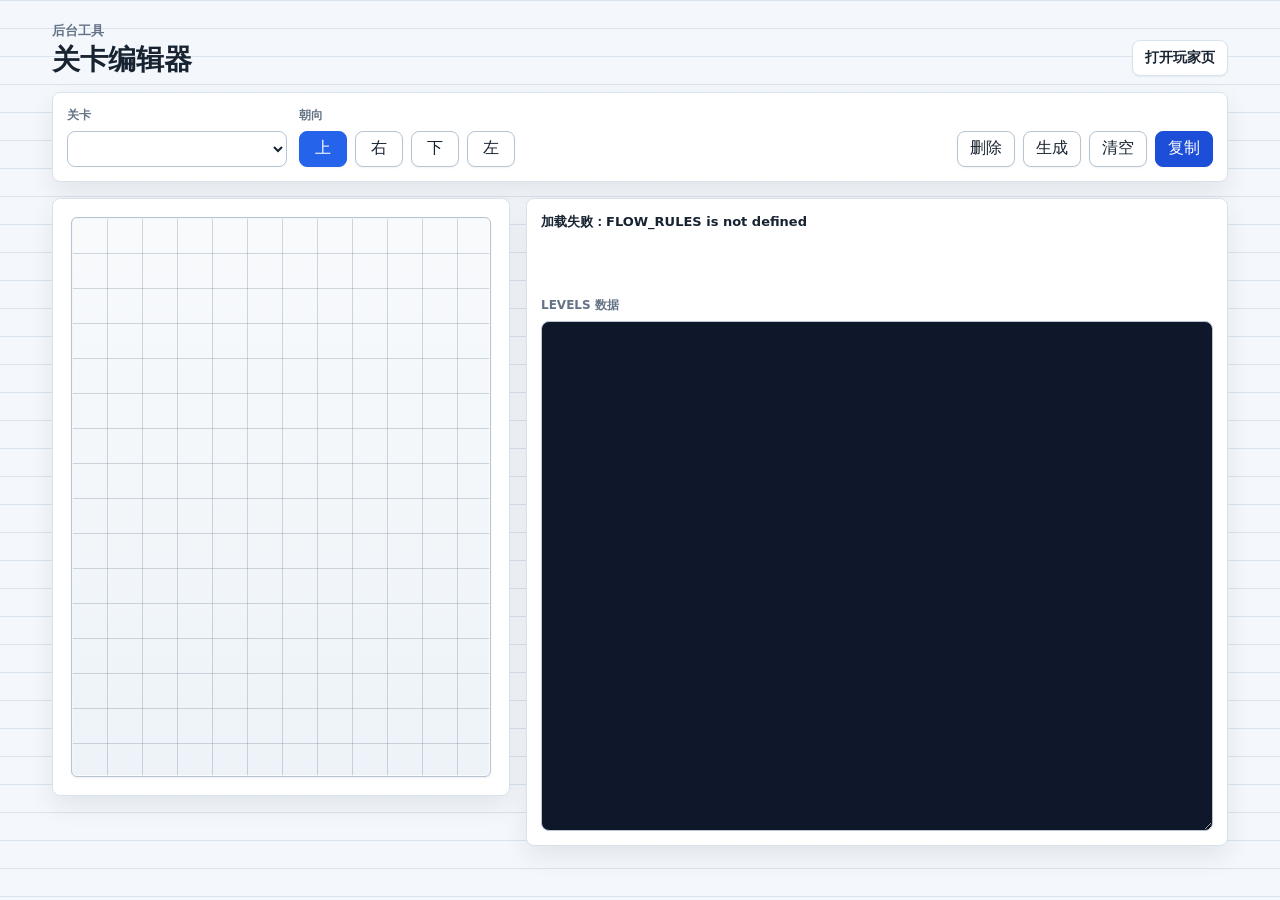
==== level-editor.html @ af60d163 "Initial game prototype" ====
<!doctype html>
<html lang="zh-CN">
  <head>
    <meta charset="UTF-8" />
    <meta name="viewport" content="width=device-width, initial-scale=1.0" />
    <title>小猪出栏 - 关卡后台编辑器</title>
    <link rel="stylesheet" href="./styles.css?v=game-clean-1" />
    <link rel="stylesheet" href="./level-editor.css?v=1" />
  </head>
  <body class="level-editor-page">
    <main class="level-editor-shell">
      <header class="level-editor-header">
        <div>
          <p class="level-editor-kicker">后台工具</p>
          <h1>关卡编辑器</h1>
        </div>
        <a class="level-editor-link" href="./index.html">打开玩家页</a>
      </header>

      <section class="level-editor-topbar" aria-label="编辑器工具栏">
        <label class="editor-field">
          <span>关卡</span>
          <select id="editorLevelSelect" aria-label="选择关卡"></select>
        </label>
        <div class="editor-tool-group">
          <span>朝向</span>
          <div class="editor-dir-row" id="editorDirRow" aria-label="放置方向">
            <button class="editor-chip is-selected" type="button" data-dir="up">上</button>
            <button class="editor-chip" type="button" data-dir="right">右</button>
            <button class="editor-chip" type="button" data-dir="down">下</button>
            <button class="editor-chip" type="button" data-dir="left">左</button>
          </div>
        </div>
        <div class="editor-actions" aria-label="编辑操作">
          <button class="editor-chip" id="editorErase" type="button">删除</button>
          <button class="editor-chip" id="editorGenerate" type="button">生成</button>
          <button class="editor-chip" id="editorClear" type="button">清空</button>
          <button class="editor-chip editor-chip-primary" id="editorCopy" type="button">复制</button>
        </div>
      </section>

      <section class="level-editor-main">
        <div class="editor-board-wrap">
          <div class="pasture editor-board" id="editorBoard" aria-label="关卡棋盘"></div>
        </div>
        <aside class="level-editor-side">
          <div class="editor-status" id="editorStatus">加载中</div>
          <label class="editor-output-field">
            <span>LEVELS 数据</span>
            <textarea class="editor-output level-editor-output" id="editorOutput" readonly spellcheck="false"></textarea>
          </label>
        </aside>
      </section>
    </main>

    <script src="./level-editor.js?v=2"></script>
  </body>
</html>
---- styles.css ----
:root {
  --board-cols: 12;
  --board-rows: 19;
  --cell: min(calc((100vw - 118px) / 12), calc((100dvh - 318px) / 19), 22.8px);
  --pig-scale-x: 1.32;
  --pig-scale-y: 2.28;
  --pasture-radius: calc(var(--cell) * 2);
  --path-width: calc(var(--cell) * 1.5);
  --path-height: calc(var(--cell) * 2.15);
  --grass-a: #97de59;
  --grass-b: #55bb49;
  --grass-c: #78cf53;
  --grass-texture: url("./assets/grass-texture.png");
  --soil-frame: url("./assets/soil-path-gate-12x19.png");
  --farm-house: url("./assets/farm-house-alpha.png");
  --bush: url("./assets/bush-alpha.png");
  --tree-top: url("./assets/tree-top-alpha.png");
  --fence: url("./assets/fence-alpha.png");
  --flower-rocks: url("./assets/flower-rocks-alpha.png");
  --button-bg: url("./assets/button-bg.png");
  --grass-texture-opacity: 0.1;
  --grid-opacity: 0.15;
  --grid-soft: rgba(247, 255, 220, var(--grid-opacity));
  --soil-a: #ecd18c;
  --soil-b: #cf9852;
  --soil-texture-opacity: 0.16;
  --soil-speck: rgba(127, 82, 35, var(--soil-texture-opacity));
  --edge-shadow: rgba(70, 48, 25, 0.18);
  --object-shadow: rgba(72, 53, 29, 0.18);
  --farm-wood: #a86934;
  --farm-wood-dark: #74502d;
  --button-cream: #fff4a6;
  --button-yellow: #f6bf43;
  --button-green: #76c94b;
  --button-edge: #b7782b;
  --button-press: #8f551f;
  --shell-pad-x: 16px;
  --shadow-soft: rgba(82, 53, 26, 0.2);
  --pig-ground-shadow: rgba(62, 61, 32, 0.26);
  --pig-sprite-glow: rgba(255, 223, 210, 0.32);
  --ink: #573b23;
  --cream: #fff8d8;
}

* {
  box-sizing: border-box;
}

html,
body {
  height: 100%;
}

body {
  margin: 0;
  min-height: 100%;
  overflow: hidden;
  color: var(--ink);
  font-family:
    ui-rounded, "PingFang SC", "Hiragino Sans GB", "Microsoft YaHei", system-ui,
    sans-serif;
}

/* 全局田园背景 */
body {
  background:
    linear-gradient(rgba(76, 158, 68, 0.58), rgba(76, 158, 68, 0.58)),
    var(--grass-texture),
    radial-gradient(ellipse at 18% 10%, rgba(176, 221, 104, 0.34), transparent 42%),
    radial-gradient(ellipse at 82% 86%, rgba(54, 123, 55, 0.18), transparent 46%),
    linear-gradient(145deg, #6ec15b, #89cf67 44%, #61b956 100%);
  background-size:
    100% 100%,
    180px 180px,
    100% 100%,
    100% 100%,
    100% 100%;
  background-blend-mode: color, multiply, normal, normal, normal;
}

body::before,
body::after {
  position: fixed;
  content: "";
  z-index: 0;
  pointer-events: none;
}

body::before {
  inset: 0;
  background:
    radial-gradient(ellipse at 12% 18%, rgba(255, 236, 144, 0.18) 0 0.7%, transparent 0.95%),
    radial-gradient(ellipse at 88% 23%, rgba(111, 80, 44, 0.14) 0 0.7%, transparent 0.96%),
    radial-gradient(ellipse at 24% 78%, rgba(255, 236, 144, 0.14) 0 0.72%, transparent 1%),
    radial-gradient(ellipse at 74% 86%, rgba(64, 117, 52, 0.2), transparent 30%),
    radial-gradient(ellipse at 18% 4%, rgba(171, 221, 109, 0.22), transparent 36%);
  opacity: 0.9;
}

body::after {
  inset: 0;
  background:
    repeating-linear-gradient(83deg, rgba(255, 255, 214, 0.055) 0 1px, transparent 2px 22px),
    repeating-linear-gradient(18deg, rgba(43, 116, 45, 0.045) 0 2px, transparent 3px 28px);
  opacity: 0.62;
}

.game-shell {
  position: relative;
  z-index: 1;
  display: grid;
  grid-template-rows: auto minmax(0, 1fr) auto;
  row-gap: 4px;
  width: min(100vw, 560px);
  height: 100dvh;
  margin: 0 auto;
  padding: max(12px, env(safe-area-inset-top)) var(--shell-pad-x) max(14px, env(safe-area-inset-bottom));
  overflow: hidden;
}

.game-shell::before,
.game-shell::after {
  position: absolute;
  content: "";
  z-index: 0;
  pointer-events: none;
}

.game-shell::before {
  left: 18px;
  right: 18px;
  bottom: 92px;
  height: 30px;
  border-radius: 50%;
  background: rgba(48, 104, 48, 0.14);
  filter: blur(16px);
}

.game-shell::after {
  inset: 0;
  background: radial-gradient(ellipse at 50% 52%, transparent 0 58%, rgba(43, 111, 49, 0.16) 100%);
}

.farm-decor {
  position: absolute;
  z-index: 1;
  background-repeat: no-repeat;
  background-position: center;
  background-size: contain;
  filter:
    drop-shadow(4px 6px 5px var(--object-shadow))
    saturate(0.92)
    brightness(0.96);
  pointer-events: none;
}

/* 开始页面 */
.start-screen {
  position: absolute;
  inset: 0;
  z-index: 35;
  display: grid;
  place-items: center;
  padding: 28px;
}

body:not(.is-starting) .start-screen {
  display: none;
}

body.is-starting .hud,
body.is-starting .pasture-wrap,
body.is-starting .tool-row {
  visibility: hidden;
  pointer-events: none;
}

.start-card {
  position: relative;
  width: min(360px, 88vw);
  padding: 28px 22px 24px;
  border: 4px solid rgba(113, 74, 31, 0.44);
  border-radius: 28px;
  color: #704313;
  text-align: center;
  background:
    radial-gradient(circle at 50% 0%, rgba(255, 255, 255, 0.82) 0 18%, transparent 19%),
    linear-gradient(180deg, #fff7c5, #ffd564 66%, #f0b446);
  box-shadow:
    inset 0 0 0 6px rgba(255, 255, 255, 0.28),
    0 18px 42px rgba(63, 45, 24, 0.28);
}

.start-card::before {
  display: block;
  width: 76px;
  height: 52px;
  margin: 0 auto 4px;
  content: "";
  border-radius: 46% 46% 52% 52%;
  background:
    radial-gradient(circle at 34% 28%, rgba(255, 255, 255, 0.78) 0 12%, transparent 13%),
    linear-gradient(145deg, #ffc4d0, #f0839a);
  box-shadow:
    inset -7px -7px 0 rgba(196, 82, 100, 0.16),
    0 6px 0 rgba(116, 77, 40, 0.12);
}

.start-badge {
  display: inline-flex;
  align-items: center;
  justify-content: center;
  min-width: 96px;
  height: 28px;
  padding: 0 14px;
  border: 2px solid rgba(111, 76, 30, 0.28);
  border-radius: 999px;
  background: rgba(255, 250, 210, 0.76);
  font-size: 14px;
  font-weight: 950;
}

.start-card h1 {
  margin: 8px 0 6px;
  color: #7e4714;
  font-size: 42px;
  line-height: 1;
  font-weight: 950;
  letter-spacing: 0;
  text-shadow:
    0 2px 0 #fff0a3,
    0 5px 0 rgba(143, 85, 24, 0.18);
}

.start-copy {
  margin: 0 auto 18px;
  max-width: 250px;
  color: #81521f;
  font-size: 15px;
  line-height: 1.5;
  font-weight: 800;
}

.start-stats {
  display: grid;
  grid-template-columns: 1fr 1fr;
  gap: 10px;
  margin-bottom: 18px;
}

.start-stats div {
  display: grid;
  grid-template-rows: 20px 34px;
  align-items: center;
  justify-items: center;
  min-width: 0;
  min-height: 78px;
  padding: 12px 8px 10px;
  border: 2px solid rgba(119, 79, 28, 0.2);
  border-radius: 16px;
  background: rgba(255, 255, 230, 0.58);
  box-shadow: inset 0 1px 0 rgba(255, 255, 255, 0.36);
}

.start-stat-label,
.start-stat-unit {
  display: block;
  color: #916027;
  font-size: 12px;
  font-weight: 900;
  line-height: 1;
}

.start-stat-value {
  display: inline-flex;
  align-items: baseline;
  justify-content: center;
  gap: 2px;
  color: #744413;
  font-size: 24px;
  line-height: 1;
  font-weight: 950;
}

.start-stat-unit {
  display: inline;
  color: #744413;
  font-size: 18px;
}

.start-button {
  width: min(250px, 100%);
  height: 58px;
  border: 3px solid rgba(101, 73, 25, 0.38);
  border-radius: 20px;
  color: #2f6e18;
  background:
    linear-gradient(180deg, rgba(255, 255, 255, 0.58), transparent 44%),
    linear-gradient(180deg, #fff8a8, #aade55);
  box-shadow:
    inset 0 0 0 4px rgba(255, 255, 255, 0.3),
    0 7px 0 rgba(88, 126, 33, 0.35),
    0 16px 24px rgba(74, 49, 22, 0.18);
  font-size: 22px;
  font-weight: 950;
  cursor: pointer;
}

.start-button:active {
  transform: translateY(2px);
  box-shadow:
    inset 0 0 0 4px rgba(255, 255, 255, 0.3),
    0 4px 0 rgba(88, 126, 33, 0.35),
    0 10px 18px rgba(74, 49, 22, 0.16);
}

.decor-fence {
  top: 122px;
  left: 50%;
  width: min(252px, 64vw);
  height: 52px;
  background-image: var(--fence);
  opacity: 0.72;
  transform: translateX(-50%);
}

.decor-house {
  display: none;
  top: 72px;
  right: -56px;
  z-index: 3;
  width: 168px;
  height: 168px;
  background-image: var(--farm-house);
  background-position: center bottom;
  filter:
    drop-shadow(5px 8px 7px rgba(72, 53, 29, 0.22))
    saturate(0.98)
    brightness(0.98);
}

.decor-house::before {
  position: absolute;
  left: 34%;
  bottom: 16%;
  width: 76px;
  height: 34px;
  border-radius: 50%;
  content: "";
  background:
    radial-gradient(circle at 25% 46%, rgba(255, 238, 174, 0.48) 0 7%, transparent 8%),
    radial-gradient(circle at 75% 58%, rgba(125, 83, 39, 0.2) 0 6%, transparent 7%),
    linear-gradient(180deg, rgba(236, 203, 130, 0.72), rgba(209, 151, 77, 0.64));
  box-shadow: inset 0 1px 0 rgba(255, 245, 198, 0.42);
  transform: rotate(-8deg);
  z-index: -1;
}

.decor-tree-left {
  top: 142px;
  left: -18px;
  width: 78px;
  height: 78px;
  background-image: var(--tree-top);
  opacity: 0.9;
}

.decor-tree-bottom {
  left: 12px;
  bottom: 98px;
  width: 84px;
  height: 84px;
  background-image: var(--tree-top);
  opacity: 0.88;
}

.decor-tree-top-right {
  top: 178px;
  right: -28px;
  width: 76px;
  height: 76px;
  background-image: var(--tree-top);
  opacity: 0.82;
  transform: rotate(12deg);
}

.decor-bush-left {
  left: -12px;
  bottom: 238px;
  width: 68px;
  height: 68px;
  background-image: var(--bush);
  opacity: 0.88;
}

.decor-bush-right {
  right: 16px;
  bottom: 132px;
  width: 74px;
  height: 74px;
  background-image: var(--bush);
  opacity: 0.84;
  transform: rotate(-10deg);
}

.decor-bush-top-left {
  top: 96px;
  left: 16px;
  width: 58px;
  height: 58px;
  background-image: var(--bush);
  opacity: 0.72;
  transform: rotate(18deg);
}

.decor-bush-mid-right {
  right: -16px;
  top: 44%;
  width: 62px;
  height: 62px;
  background-image: var(--bush);
  opacity: 0.78;
  transform: rotate(8deg);
}

.decor-flower-left {
  left: 34px;
  bottom: 200px;
  width: 72px;
  height: 52px;
  background-image: var(--flower-rocks);
  opacity: 0.94;
  transform: rotate(-8deg);
}

.decor-flower-right {
  right: 20px;
  bottom: 222px;
  width: 74px;
  height: 54px;
  background-image: var(--flower-rocks);
  opacity: 0.92;
  transform: rotate(10deg);
}

.decor-flower-top {
  top: 152px;
  right: 54px;
  width: 70px;
  height: 50px;
  background-image: var(--flower-rocks);
  opacity: 0.9;
  transform: rotate(-12deg);
}

.decor-flower-bottom {
  left: 50%;
  bottom: 116px;
  width: 78px;
  height: 54px;
  background-image: var(--flower-rocks);
  opacity: 0.9;
  transform: translateX(-50%) rotate(5deg);
}

.decor-flower-mid-left {
  left: -2px;
  top: 48%;
  width: 58px;
  height: 42px;
  background-image: var(--flower-rocks);
  opacity: 0.76;
  transform: rotate(16deg);
}

.hud,
.pasture-wrap,
.tool-row,
.toast {
  position: relative;
  z-index: 2;
}

/* HUD */
.hud {
  display: grid;
  grid-template-columns: 52px minmax(0, 1fr) 66px;
  grid-template-rows: 42px;
  align-items: center;
  gap: 10px;
  min-height: 52px;
}

.icon-button,
.status-pill,
.level-select,
.score-pill,
.total-stars-pill,
.combo-pill {
  border: 2px solid rgba(111, 75, 35, 0.36);
  box-shadow:
    inset 0 2px 0 rgba(255, 255, 255, 0.62),
    inset 0 -4px 0 rgba(112, 72, 34, 0.12),
    0 6px 0 rgba(103, 68, 32, 0.14),
    0 12px 22px rgba(75, 55, 30, 0.13);
}

.icon-button {
  display: grid;
  place-items: center;
  grid-column: 1 / 2;
  grid-row: 1 / 2;
  width: 48px;
  height: 42px;
  border-radius: 15px;
  color: #7a4d1f;
  background:
    linear-gradient(180deg, rgba(255, 255, 255, 0.58), transparent 44%),
    linear-gradient(180deg, #fff7b5, #f7c15f);
  font-size: 31px;
  font-weight: 900;
  line-height: 1;
  cursor: pointer;
}

.status-pill,
.score-pill,
.total-stars-pill,
.combo-pill {
  display: flex;
  align-items: center;
  justify-content: center;
  min-width: 96px;
  height: 36px;
  padding: 0 14px;
  border-radius: 999px;
  background:
    linear-gradient(180deg, rgba(255, 255, 255, 0.2), transparent 48%),
    linear-gradient(180deg, #7bc950, #4ca83f);
  color: white;
  text-shadow: 0 2px 0 rgba(43, 86, 32, 0.3);
  font-size: 18px;
  font-weight: 900;
}

.status-pill {
  grid-column: 3 / 4;
  grid-row: 1 / 2;
  min-width: 104px;
  display: none;
}

.level-select-wrap {
  grid-column: 2 / 3;
  grid-row: 1 / 2;
  position: relative;
  width: 128px;
  height: 38px;
  justify-self: center;
}

.level-select {
  width: 100%;
  height: 38px;
  padding: 0 26px 0 22px;
  border-radius: 999px;
  color: transparent;
  background:
    linear-gradient(180deg, rgba(255, 255, 255, 0.28), transparent 48%),
    linear-gradient(180deg, #78bd4f, #41973b);
  font: inherit;
  font-size: 17px;
  font-weight: 950;
  text-align: center;
  text-align-last: center;
  text-shadow: none;
  outline: none;
}

.level-select-label {
  position: absolute;
  inset: 0 26px 0 16px;
  display: grid;
  place-items: center;
  color: #fff9dd;
  font-size: 17px;
  font-weight: 950;
  line-height: 1;
  text-align: center;
  text-shadow: 0 2px 0 rgba(43, 86, 32, 0.28);
  pointer-events: none;
}

.level-select option {
  color: #2f2418;
  background: #fff7d6;
  font-weight: 800;
}

.score-pill {
  grid-column: 2 / 3;
  grid-row: 2 / 3;
  justify-self: end;
  min-width: 118px;
  height: 30px;
  font-size: 15px;
  padding: 0 10px;
  display: none;
}

.score-pill strong {
  margin-left: 5px;
}

.score-target {
  margin-left: 6px;
  font-size: 11px;
  white-space: nowrap;
  opacity: 0.95;
}

.total-stars-pill {
  grid-column: 3 / 4;
  grid-row: 1 / 2;
  justify-self: end;
  min-width: 58px;
  height: 34px;
  padding: 0 11px;
  font-size: 16px;
  background:
    linear-gradient(180deg, rgba(255, 255, 255, 0.24), transparent 48%),
    linear-gradient(180deg, #f2c24a, #d28a2a);
}

.total-stars-pill span {
  margin-right: 4px;
}

.grass-icon {
  width: 24px;
  height: 20px;
  margin-right: 8px;
  background:
    linear-gradient(68deg, transparent 40%, #246d22 41% 64%, transparent 65%),
    linear-gradient(110deg, transparent 38%, #2f882c 39% 63%, transparent 64%),
    linear-gradient(92deg, transparent 35%, #42a33a 36% 67%, transparent 68%);
}

.level-title {
  display: none;
  grid-column: 2 / 3;
  grid-row: 1 / 2;
  justify-self: center;
  color: #fff9dd;
  -webkit-text-stroke: 1px rgba(91, 60, 29, 0.45);
  font-size: 30px;
  font-weight: 950;
  text-shadow:
    0 3px 0 rgba(117, 79, 36, 0.28),
    0 7px 15px rgba(74, 51, 27, 0.2);
}

.combo-pill {
  grid-column: 1 / 3;
  grid-row: 2 / 3;
  justify-self: start;
  min-width: 118px;
  height: 30px;
  font-size: 15px;
  opacity: 0;
  transform: translateY(-4px);
  transition:
    opacity 180ms ease,
    transform 180ms ease;
}

.combo-pill.is-visible {
  opacity: 1;
  transform: translateY(0);
}

/* 草坪核心区 */
.pasture-wrap {
  position: relative;
  display: grid;
  place-items: center;
  min-height: 0;
  padding: 6px 0 2px;
}

.pasture-wrap::before,
.pasture-wrap::after {
  position: absolute;
  content: "";
  pointer-events: none;
}

.pasture-wrap::before {
  width: calc(var(--board-cols) * var(--cell) + var(--path-width) * 2);
  height: calc(var(--board-rows) * var(--cell) + var(--path-height) * 2);
  max-width: calc(100vw - 10px);
  border-radius: calc(var(--pasture-radius) + var(--path-height));
  background:
    var(--soil-frame);
  background-size:
    100% 100%;
  background-position: center;
  background-repeat: no-repeat;
  box-shadow:
    4px 8px 16px rgba(70, 48, 25, 0.13);
  transform: none;
}

.pasture-wrap::after {
  display: none;
}

.pasture-shadow {
  position: absolute;
  width: calc(var(--board-cols) * var(--cell) + 18px);
  height: calc(var(--board-rows) * var(--cell) + 18px);
  max-width: 100%;
  border-radius: calc(var(--pasture-radius) + 8px);
  background:
    radial-gradient(ellipse at 50% 54%, rgba(81, 54, 28, 0.14), rgba(81, 54, 28, 0.035) 68%, transparent 70%);
  transform: translate(3px, 7px) rotate(-0.2deg);
  filter: blur(1.8px);
  z-index: 1;
}

.pasture {
  position: relative;
  width: calc(var(--board-cols) * var(--cell));
  height: calc(var(--board-rows) * var(--cell));
  border-radius: var(--pasture-radius);
  background:
    linear-gradient(var(--grid-soft) 1px, transparent 1px),
    linear-gradient(90deg, var(--grid-soft) 1px, transparent 1px),
    linear-gradient(rgba(79, 184, 67, 0.78), rgba(79, 184, 67, 0.78)),
    var(--grass-texture),
    linear-gradient(180deg, rgba(174, 225, 95, 0.16), transparent 42%, rgba(39, 113, 42, 0.08)),
    linear-gradient(150deg, var(--grass-c), var(--grass-a) 36%, var(--grass-b));
  background-size:
    var(--cell) var(--cell),
    var(--cell) var(--cell),
    100% 100%,
    180px 180px,
    100% 100%,
    100% 100%;
  background-blend-mode: normal, normal, color, multiply, normal, normal;
  box-shadow:
    inset 0 0 0 2px rgba(255, 255, 226, 0.38),
    inset 0 8px 12px rgba(255, 255, 220, 0.16),
    inset 0 -10px 14px rgba(36, 102, 37, 0.16),
    0 0 0 calc(var(--cell) * 0.1) rgba(151, 214, 95, 0.32),
    0 0 calc(var(--cell) * 0.38) calc(var(--cell) * 0.08) rgba(102, 176, 74, 0.28),
    0 0 0 1px rgba(137, 207, 88, 0.42),
    0 2px 0 rgba(77, 155, 72, 0.45),
    3px 6px 14px rgba(70, 48, 25, 0.13);
  overflow: visible;
  z-index: 2;
}

.play-area {
  position: absolute;
  left: calc(var(--area-x) * var(--cell));
  top: calc(var(--area-y) * var(--cell));
  width: calc(var(--area-cols) * var(--cell));
  height: calc(var(--area-rows) * var(--cell));
  border-radius: calc(var(--pasture-radius) * 0.88);
  background: rgba(255, 255, 224, 0.045);
  box-shadow:
    inset 0 0 0 1px rgba(255, 255, 230, 0.09),
    inset 0 0 22px rgba(63, 145, 58, 0.08);
  pointer-events: none;
}

.combo-burst {
  position: absolute;
  left: calc(50% - var(--board-cols) * var(--cell) / 2 + var(--cell) * 0.74);
  top: calc(50% - var(--board-rows) * var(--cell) / 2 - var(--cell) * 0.66);
  z-index: 8;
  display: flex;
  align-items: center;
  justify-content: center;
  min-width: 44px;
  height: 30px;
  padding: 0 7px;
  color: #ffffff;
  background: transparent;
  box-shadow: none;
  font-family: ui-rounded, "Arial Rounded MT Bold", "PingFang SC", system-ui, sans-serif;
  font-weight: 1000;
  letter-spacing: 0;
  text-shadow:
    -1px -1px 0 #8c4a18,
    1px -1px 0 #8c4a18,
    -1px 1px 0 #8c4a18,
    1px 1px 0 #8c4a18,
    0 2px 0 rgba(112, 45, 16, 0.58);
  pointer-events: none;
  opacity: 0;
  transform: translate(-50%, -5px) scale(0.86);
  transition:
    opacity 130ms ease,
    transform 150ms ease;
}

.combo-burst.is-visible {
  opacity: 1;
  transform: translate(-50%, 0) scale(1);
}

.combo-burst.is-popping {
  animation: combo-pop 220ms cubic-bezier(0.16, 0.92, 0.24, 1.18);
}

.combo-burst strong {
  position: relative;
  z-index: 2;
  font-size: 21px;
  line-height: 1;
  transform: skew(-3deg);
  white-space: nowrap;
}

.combo-burst.is-warm strong {
  color: #ffd957;
  text-shadow:
    -1px -1px 0 #8f4d17,
    1px -1px 0 #8f4d17,
    -1px 1px 0 #8f4d17,
    1px 1px 0 #8f4d17,
    0 0 7px rgba(255, 224, 82, 0.68);
}

.combo-fire-ring {
  position: absolute;
  display: none;
  left: 50%;
  bottom: 0;
  z-index: 1;
  --flame-scale: 0.46;
  width: 34px;
  height: 34px;
  opacity: 0;
  border-radius: 48% 52% 44% 56%;
  background:
    radial-gradient(ellipse at 50% 78%, rgba(255, 71, 22, 0.78) 0 34%, transparent 35%),
    radial-gradient(ellipse at 35% 56%, rgba(255, 129, 34, 0.82) 0 24%, transparent 25%),
    radial-gradient(ellipse at 67% 54%, rgba(255, 93, 25, 0.78) 0 26%, transparent 27%),
    radial-gradient(ellipse at 50% 36%, rgba(255, 221, 73, 0.9) 0 22%, transparent 23%),
    radial-gradient(ellipse at 50% 70%, rgba(255, 247, 156, 0.88) 0 18%, transparent 19%);
  filter:
    blur(0.08px)
    drop-shadow(0 0 4px rgba(255, 93, 28, 0.4));
  transform: translate(-50%, 7px) scale(var(--flame-scale));
  transform-origin: 50% 82%;
}

.combo-burst.is-hot .combo-fire-ring {
  opacity: 0.72;
  animation: combo-flame 520ms ease-in-out infinite;
}

.combo-burst.is-blazing .combo-fire-ring {
  --flame-scale: 0.62;
  width: 42px;
  height: 43px;
  opacity: 0.9;
  filter:
    blur(0.12px)
    drop-shadow(0 0 5px rgba(255, 218, 78, 0.54))
    drop-shadow(0 0 9px rgba(255, 70, 25, 0.42));
  transform: translate(-50%, 8px) scale(var(--flame-scale));
}

.combo-burst.is-blazing strong {
  color: #ffdd57;
  font-size: 22px;
  text-shadow:
    -1px -1px 0 #873b12,
    1px -1px 0 #873b12,
    -1px 1px 0 #873b12,
    1px 1px 0 #873b12,
    0 0 8px rgba(255, 242, 141, 0.74),
    0 0 12px rgba(255, 93, 26, 0.42);
}

.combo-burst.is-inferno {
  animation: combo-shiver 180ms ease-in-out infinite;
}

.combo-burst.is-inferno.is-popping {
  animation: combo-pop 220ms cubic-bezier(0.16, 0.92, 0.24, 1.18);
}

.combo-burst.is-inferno .combo-fire-ring {
  --flame-scale: 0.78;
  width: 48px;
  height: 50px;
  opacity: 1;
}

.combo-burst.is-breaking {
  min-width: 78px;
  color: #fff7d6;
  transform: translate(-50%, 0) scale(0.94);
}

.combo-burst.is-breaking strong {
  font-size: 15px;
  transform: none;
  text-shadow:
    -1px -1px 0 rgba(116, 67, 24, 0.86),
    1px -1px 0 rgba(116, 67, 24, 0.86),
    -1px 1px 0 rgba(116, 67, 24, 0.86),
    1px 1px 0 rgba(116, 67, 24, 0.86),
    0 2px 5px rgba(111, 72, 30, 0.22);
}

/* 小猪视觉 */
.pig {
  position: absolute;
  left: calc(var(--x) * var(--cell));
  top: calc(var(--y) * var(--cell));
  width: calc(var(--cell) * var(--pig-scale-x));
  height: calc(var(--cell) * var(--pig-scale-y));
  border: 0;
  padding: 0;
  background: transparent;
  cursor: pointer;
  transform:
    translate(
      calc(-50% + var(--run-x, 0px)),
      calc(-50% + var(--run-y, 0px))
    );
  transform-origin: 50% 50%;
  transition:
    transform var(--move-ms, 115ms) linear,
    opacity 420ms ease;
  z-index: var(--z);
  touch-action: manipulation;
}

.pig[aria-label="小猪朝右"],
.pig[aria-label="小猪朝左"] {
  width: calc(var(--cell) * 2.4);
  height: calc(var(--cell) * 1.26);
  transform:
    translate(
      calc(-50% + var(--run-x, 0px)),
      calc(-50% + var(--run-y, 0px) + var(--cell) * -0.13)
    );
}

.pig::before {
  position: absolute;
  left: 50%;
  bottom: 8%;
  width: 90%;
  height: 20%;
  content: "";
  border-radius: 50%;
  background: var(--pig-ground-shadow);
  filter: blur(2.5px);
  opacity: 0.78;
  transform: translate(-38%, 42%);
  pointer-events: none;
}

.pig[aria-label="小猪朝右"]::before,
.pig[aria-label="小猪朝左"]::before {
  bottom: 4%;
  width: 84%;
  height: 22%;
  opacity: 0.66;
  transform: translate(-45%, 48%);
}

.pig-shape {
  position: relative;
  display: block;
  width: 100%;
  height: 100%;
  background-image: url("./assets/pig-up.png");
  background-repeat: no-repeat;
  background-position: center;
  background-size: contain;
  filter:
    drop-shadow(1px 1px 0 var(--pig-sprite-glow))
    drop-shadow(3px 5px 4px rgba(90, 61, 36, 0.13));
  transform: rotate(var(--sprite-rot, 0deg)) scaleX(var(--sprite-scale-x, 1));
  transform-origin: 50% 50%;
}

.pig[aria-label="小猪朝上"] .pig-shape {
  background-image: url("./assets/pig-up.png");
}

.pig[aria-label="小猪朝下"] .pig-shape {
  background-image: url("./assets/pig-down.png");
}

.pig[aria-label="小猪朝右"] .pig-shape,
.pig[aria-label="小猪朝左"] .pig-shape {
  left: 0;
  top: 0;
  width: 100%;
  height: 100%;
  background-image: url("./assets/pig-side.png");
}

.pig[aria-label="小猪朝左"] .pig-shape {
  --sprite-scale-x: -1;
}

.pig-shape > span {
  display: none;
}

.pig:focus-visible {
  outline: 3px solid #fff8b5;
  outline-offset: 3px;
  border-radius: 50%;
}

.pig-body {
  position: absolute;
  left: 13%;
  top: 21%;
  width: 74%;
  height: 68%;
  border-radius: 46% 46% 52% 52%;
  background:
    radial-gradient(circle at 30% 20%, rgba(255, 255, 255, 0.82) 0 13%, transparent 14%),
    radial-gradient(circle at 66% 74%, rgba(203, 75, 100, 0.2) 0 18%, transparent 19%),
    linear-gradient(150deg, #ffd2dc, #f58ea3 72%, #db647d);
  box-shadow:
    inset -5px -10px 0 rgba(177, 58, 83, 0.18),
    inset 3px 4px 0 rgba(255, 255, 255, 0.18),
    0 5px 0 rgba(105, 83, 42, 0.11);
}

.pig-head {
  position: absolute;
  left: 16%;
  top: 1%;
  width: 68%;
  height: 38%;
  border-radius: 48% 48% 43% 43%;
  background:
    radial-gradient(circle at 45% 14%, rgba(255, 255, 255, 0.7) 0 13%, transparent 14%),
    linear-gradient(160deg, #ffc9d4, #ff9fb4);
  box-shadow:
    inset -4px -6px 0 rgba(196, 69, 92, 0.17),
    inset 2px 3px 0 rgba(255, 255, 255, 0.14),
    0 2px 0 rgba(124, 70, 51, 0.06);
}

.pig-ear {
  position: absolute;
  top: 2%;
  width: 24%;
  height: 17%;
  border-radius: 18% 74% 24% 72%;
  background: linear-gradient(145deg, #f47791, #d94c6d);
  box-shadow:
    inset -2px -2px 0 rgba(120, 41, 62, 0.2),
    inset 1px 1px 0 rgba(255, 255, 255, 0.22);
}

.pig-ear.left {
  left: 9%;
  transform: rotate(-22deg);
}

.pig-ear.right {
  right: 9%;
  transform: scaleX(-1) rotate(-22deg);
}

.pig-eye {
  position: absolute;
  top: 19%;
  width: 8%;
  height: 6%;
  border-radius: 50%;
  background: #3a2428;
  box-shadow: 0 0 0 2px rgba(255, 255, 255, 0.72);
}

.pig-eye.left {
  left: 35%;
}

.pig-eye.right {
  right: 35%;
}

.pig-snout {
  position: absolute;
  left: 29%;
  top: 26%;
  width: 42%;
  height: 15%;
  border-radius: 48%;
  background: linear-gradient(180deg, #ff9eb0, #ee7890);
  box-shadow:
    inset 0 -2px 0 rgba(119, 39, 58, 0.16),
    0 1px 0 rgba(255, 255, 255, 0.42);
}

.pig-snout::before,
.pig-snout::after {
  position: absolute;
  top: 40%;
  width: 18%;
  height: 22%;
  border-radius: 50%;
  content: "";
  background: #8c4d58;
}

.pig-snout::before {
  left: 24%;
}

.pig-snout::after {
  right: 24%;
}

.pig-tail {
  position: absolute;
  left: 42%;
  bottom: 3%;
  width: 18%;
  height: 9%;
  border: 3px solid #e98296;
  border-left-color: transparent;
  border-radius: 50%;
  filter: drop-shadow(0 1px 0 rgba(105, 52, 63, 0.16));
}

.pig-leg {
  position: absolute;
  width: 18%;
  height: 9%;
  border-radius: 50%;
  background: linear-gradient(180deg, #d96b80, #b94c63);
  box-shadow: inset 0 -1px 0 rgba(94, 41, 50, 0.22);
}

.pig-leg.front-left {
  left: 17%;
  top: 37%;
}

.pig-leg.front-right {
  right: 17%;
  top: 37%;
}

.pig-leg.back-left {
  left: 18%;
  bottom: 15%;
}

.pig-leg.back-right {
  right: 18%;
  bottom: 15%;
}

.pig.is-leaving {
  pointer-events: none;
}

.pig.is-running .pig-shape {
  animation: run-bob 150ms ease-in-out infinite;
}

.pig.is-crashing {
  pointer-events: none;
  transition:
    transform var(--move-ms, 115ms) linear,
    opacity 420ms ease;
}

.pig.is-stunned .pig-shape {
  animation: stunned-wobble 560ms ease;
}

.pig.is-stunned .pig-shape::after {
  position: absolute;
  left: 50%;
  top: -12%;
  width: calc(var(--cell) * 0.42);
  height: calc(var(--cell) * 0.42);
  content: "";
  border-radius: 50%;
  background:
    radial-gradient(circle at 50% 12%, var(--stun-color) 0 10%, transparent 11%),
    radial-gradient(circle at 86% 48%, var(--stun-color) 0 10%, transparent 11%),
    radial-gradient(circle at 50% 86%, var(--stun-color) 0 10%, transparent 11%),
    radial-gradient(circle at 14% 48%, var(--stun-color) 0 10%, transparent 11%);
  transform: translateX(-50%);
  animation: stunned-stars 620ms linear;
}

.pig.is-removed {
  pointer-events: none;
  opacity: 0;
  transform: translate(-50%, -50%) scale(0.3);
}

.pig.is-blocked {
  animation: blocked 300ms ease;
}

.pasture.is-targeting .pig {
  filter:
    drop-shadow(0 0 6px #fff6a6)
    drop-shadow(0 4px 0 rgba(81, 56, 20, 0.14));
}

/* 特效 */
@keyframes blocked {
  0%,
  100% {
    transform: translate(-50%, -50%);
  }
  25% {
    transform: translate(calc(-50% - 5px), -50%);
  }
  75% {
    transform: translate(calc(-50% + 5px), -50%);
  }
}

@keyframes stunned-wobble {
  0%,
  100% {
    transform: rotate(var(--sprite-rot, 0deg)) scaleX(var(--sprite-scale-x, 1));
  }
  25% {
    transform: rotate(calc(var(--sprite-rot, 0deg) - 7deg)) scaleX(var(--sprite-scale-x, 1));
  }
  55% {
    transform: rotate(calc(var(--sprite-rot, 0deg) + 6deg)) scaleX(var(--sprite-scale-x, 1));
  }
}

@keyframes run-bob {
  0%,
  100% {
    transform: rotate(var(--sprite-rot, 0deg)) scaleX(var(--sprite-scale-x, 1)) translateY(0) scaleY(1);
  }
  50% {
    transform: rotate(var(--sprite-rot, 0deg)) scaleX(var(--sprite-scale-x, 1)) translateY(calc(var(--cell) * -0.06)) scaleY(0.97);
  }
}

@keyframes stunned-stars {
  to {
    transform: translateX(-50%) rotate(360deg);
  }
}

@keyframes combo-pop {
  0% {
    transform: translate(-50%, 4px) scale(0.9);
  }
  58% {
    transform: translate(-50%, -2px) scale(1.26);
  }
  100% {
    transform: translate(-50%, 0) scale(1);
  }
}

@keyframes combo-flame {
  0% {
    border-radius: 48% 52% 44% 56%;
    transform: translate(-50%, 9px) scale(var(--flame-scale)) skewX(-2deg);
  }
  50% {
    border-radius: 56% 44% 52% 48%;
    transform: translate(-50%, 4px) scale(calc(var(--flame-scale) * 1.12)) skewX(3deg);
  }
  100% {
    border-radius: 48% 52% 44% 56%;
    transform: translate(-50%, 9px) scale(var(--flame-scale)) skewX(-2deg);
  }
}

@keyframes combo-shiver {
  0%,
  100% {
    transform: translate(-50%, 0) scale(1);
  }
  45% {
    transform: translate(calc(-50% - 1px), -1px) scale(1.03);
  }
  70% {
    transform: translate(calc(-50% + 1px), 0) scale(1);
  }
}

.effect-trail,
.effect-burst,
.effect-stars {
  position: absolute;
  left: calc(var(--x) * var(--cell));
  top: calc(var(--y) * var(--cell));
  pointer-events: none;
}

.effect-trail {
  width: calc(var(--cell) * var(--dust-scale, 0.45));
  height: calc(var(--cell) * var(--dust-scale, 0.45));
  border-radius: 50%;
  background:
    radial-gradient(circle at 38% 45%, var(--trail-color) 0 42%, transparent 43%),
    radial-gradient(circle at 68% 55%, var(--trail-color) 0 31%, transparent 32%);
  box-shadow:
    calc(var(--cell) * -0.18) calc(var(--cell) * 0.06) 0 rgba(241, 218, 178, 0.42),
    calc(var(--cell) * 0.16) calc(var(--cell) * -0.04) 0 rgba(241, 218, 178, 0.34);
  transform: translate(-50%, -50%) scale(0.55);
  animation: trail-dust 620ms ease-out forwards;
}

.effect-burst {
  width: calc(var(--cell) * 0.82);
  height: calc(var(--cell) * 0.82);
  border-radius: 50%;
  background:
    radial-gradient(circle, var(--burst-color) 0 22%, transparent 23%),
    radial-gradient(circle at 12% 40%, var(--burst-color) 0 10%, transparent 11%),
    radial-gradient(circle at 84% 36%, var(--burst-color) 0 11%, transparent 12%),
    radial-gradient(circle at 50% 92%, var(--burst-color) 0 9%, transparent 10%);
  transform: translate(-50%, -50%) scale(0.45);
  animation: burst-pop 540ms ease forwards;
}

.effect-stars {
  width: calc(var(--cell) * 0.8);
  height: calc(var(--cell) * 0.8);
  transform: translate(-50%, -50%);
  animation: stars-float 760ms ease forwards;
}

.effect-stars::before,
.effect-stars::after {
  position: absolute;
  inset: 0;
  content: "";
  background:
    radial-gradient(circle at 50% 7%, var(--stun-color) 0 8%, transparent 9%),
    radial-gradient(circle at 92% 50%, var(--stun-color) 0 8%, transparent 9%),
    radial-gradient(circle at 50% 92%, var(--stun-color) 0 8%, transparent 9%),
    radial-gradient(circle at 8% 50%, var(--stun-color) 0 8%, transparent 9%);
}

.effect-stars::after {
  transform: rotate(45deg);
  opacity: 0.82;
}

@keyframes trail-dust {
  to {
    opacity: 0;
    transform: translate(-50%, calc(-50% - var(--cell) * 0.16)) scale(1.7);
  }
}

@keyframes burst-pop {
  to {
    opacity: 0;
    transform: translate(-50%, -50%) scale(1.65);
  }
}

@keyframes stars-float {
  to {
    opacity: 0;
    transform: translate(-50%, calc(-50% - var(--cell) * 0.55)) rotate(240deg);
  }
}

/* 底部道具按钮 */
.tool-row {
  display: flex;
  align-items: center;
  justify-content: center;
  gap: 12px;
  min-height: 82px;
  padding: 12px 4px 2px;
}

.tool-card {
  display: grid;
  grid-template-columns: 32px auto;
  align-items: center;
  justify-content: center;
  column-gap: 9px;
  flex: 1 1 0;
  min-width: 0;
  max-width: 150px;
  height: 64px;
  padding: 8px 12px 10px;
  border: 2px solid rgba(132, 82, 31, 0.5);
  border-radius: 18px;
  color: #704011;
  background:
    radial-gradient(ellipse at 50% 13%, rgba(255, 255, 255, 0.7), transparent 36%),
    linear-gradient(180deg, rgba(255, 255, 255, 0.46), transparent 42%),
    linear-gradient(180deg, var(--button-cream), var(--button-yellow));
  box-shadow:
    inset 0 0 0 4px rgba(255, 255, 255, 0.26),
    inset 0 -8px 0 rgba(150, 92, 28, 0.14),
    0 6px 0 var(--button-edge),
    0 13px 18px rgba(82, 55, 27, 0.16);
  font-size: 20px;
  font-weight: 950;
  text-shadow: 0 1px 0 rgba(255, 248, 203, 0.65);
  cursor: pointer;
}

.tool-row:has(.tool-card:only-child) .tool-card {
  flex: 0 1 170px;
  max-width: 170px;
}

.tool-card:active,
.icon-button:active {
  transform: translateY(2px);
  box-shadow:
    inset 0 2px 0 rgba(255, 255, 255, 0.46),
    inset 0 -3px 0 rgba(132, 82, 31, 0.14),
    0 3px 0 var(--button-press);
}

.tool-card.is-selected {
  color: #346f18;
  background:
    linear-gradient(180deg, rgba(255, 255, 255, 0.56), transparent 42%),
    linear-gradient(180deg, #fff7a9, #aade55);
  box-shadow:
    inset 0 0 0 4px rgba(255, 255, 255, 0.34),
    inset 0 -7px 0 rgba(65, 132, 39, 0.13),
    0 0 0 4px rgba(255, 255, 190, 0.72),
    0 6px 0 rgba(92, 125, 31, 0.25),
    0 13px 18px rgba(82, 55, 27, 0.13);
}

.tool-pig {
  width: 30px;
  height: 24px;
  border-radius: 50%;
  background:
    radial-gradient(circle at 34% 28%, rgba(255, 255, 255, 0.7) 0 16%, transparent 17%),
    linear-gradient(145deg, #ffc4d0, #f0839a);
  box-shadow:
    inset -4px -3px 0 rgba(196, 82, 100, 0.15),
    0 2px 0 rgba(116, 77, 40, 0.14);
}

/* 通关结算 */
.level-complete-modal {
  position: fixed;
  inset: 0;
  z-index: 40;
  display: grid;
  place-items: center;
  padding: 24px;
  background: rgba(45, 72, 34, 0.42);
}

.level-complete-modal[hidden] {
  display: none;
}

.level-complete-panel {
  width: min(340px, 88vw);
  padding: 24px 20px 20px;
  border: 3px solid rgba(122, 77, 29, 0.42);
  border-radius: 20px;
  color: #744413;
  text-align: center;
  background:
    linear-gradient(180deg, rgba(255, 255, 255, 0.62), transparent 42%),
    linear-gradient(180deg, #fff8c6, #ffd56b);
  box-shadow:
    inset 0 0 0 5px rgba(255, 255, 255, 0.28),
    0 18px 42px rgba(72, 48, 24, 0.28);
}

.level-complete-panel h2 {
  margin: 0 0 8px;
  font-size: 30px;
  line-height: 1.1;
}

.complete-stars {
  position: relative;
  --star-progress: 0%;
  display: grid;
  grid-template-columns: repeat(3, minmax(58px, 1fr));
  justify-content: center;
  column-gap: 12px;
  margin: 4px auto 10px;
  max-width: 250px;
  color: rgba(124, 76, 20, 0.34);
  font-weight: 950;
  letter-spacing: 0;
  text-shadow:
    0 1px 0 rgba(255, 255, 255, 0.58);
}

.complete-stars::before,
.complete-stars::after {
  position: absolute;
  top: 18px;
  left: 14%;
  right: 14%;
  height: 5px;
  border-radius: 999px;
  content: "";
  transform: translateY(-50%);
}

.complete-stars::before {
  background: rgba(126, 77, 22, 0.18);
  box-shadow: inset 0 1px 0 rgba(255, 255, 255, 0.42);
}

.complete-stars::after {
  right: auto;
  width: var(--star-progress);
  background: linear-gradient(90deg, #ffd76d, #f5a824);
  box-shadow:
    0 1px 0 rgba(130, 75, 18, 0.2),
    0 0 8px rgba(255, 211, 76, 0.42);
}

.complete-star-item {
  position: relative;
  z-index: 1;
  display: grid;
  justify-items: center;
  gap: 2px;
}

.complete-star-icon {
  display: inline-block;
  font-size: 35px;
  line-height: 1;
  transform: scale(0.9);
  -webkit-text-stroke: 1px rgba(138, 76, 20, 0.36);
}

.complete-stars .is-earned .complete-star-icon {
  color: #f7b529;
  text-shadow:
    -1px -1px 0 #8a4c14,
    1px -1px 0 #8a4c14,
    -1px 1px 0 #8a4c14,
    1px 1px 0 #8a4c14,
    0 3px 7px rgba(143, 77, 18, 0.25),
    0 0 10px rgba(255, 223, 96, 0.5);
  transform: scale(1);
  animation: complete-star-pop 260ms cubic-bezier(0.16, 0.92, 0.24, 1.18);
}

.complete-star-target {
  color: #8a5118;
  font-size: 12px;
  font-weight: 900;
  line-height: 1.1;
  white-space: nowrap;
  text-shadow: 0 1px 0 rgba(255, 248, 204, 0.72);
}

.complete-stars .is-earned .complete-star-target {
  color: #74410e;
}

.complete-score {
  margin-bottom: 18px;
  font-size: 18px;
  font-weight: 900;
}

.complete-actions {
  display: grid;
  grid-template-columns: 1fr 1fr;
  gap: 10px;
}

.complete-button {
  min-width: 0;
  height: 48px;
  border: 2px solid rgba(122, 77, 29, 0.38);
  border-radius: 14px;
  color: #744413;
  background:
    linear-gradient(180deg, rgba(255, 255, 255, 0.46), transparent 42%),
    linear-gradient(180deg, var(--button-cream), var(--button-yellow));
  box-shadow:
    inset 0 0 0 3px rgba(255, 255, 255, 0.25),
    0 4px 0 rgba(130, 82, 30, 0.22);
  font-size: 17px;
  font-weight: 950;
  cursor: pointer;
}

.complete-button.is-primary {
  color: #2f6e18;
  background:
    linear-gradient(180deg, rgba(255, 255, 255, 0.52), transparent 42%),
    linear-gradient(180deg, #fff7a9, #aade55);
}

.complete-button:disabled {
  cursor: default;
  opacity: 0.48;
}

@keyframes complete-star-pop {
  0% {
    transform: scale(0.72);
  }
  68% {
    transform: scale(1.16);
  }
  100% {
    transform: scale(1);
  }
}

/* Toast */
.toast {
  position: fixed;
  left: 50%;
  bottom: 116px;
  min-width: 180px;
  max-width: min(86vw, 420px);
  padding: 11px 16px;
  border: 2px solid rgba(255, 246, 191, 0.28);
  border-radius: 999px;
  color: white;
  background:
    linear-gradient(180deg, rgba(255, 255, 255, 0.12), transparent 45%),
    rgba(86, 58, 30, 0.86);
  text-align: center;
  font-weight: 850;
  box-shadow:
    inset 0 1px 0 rgba(255, 255, 255, 0.18),
    0 10px 22px rgba(57, 42, 24, 0.18);
  opacity: 0;
  transform: translate(-50%, 12px);
  transition:
    opacity 180ms ease,
    transform 180ms ease;
  pointer-events: none;
}

.toast.is-visible {
  opacity: 1;
  transform: translate(-50%, 0);
}

/* 移动端适配 */
@media (max-height: 720px) {
  :root {
    --cell: min(calc((100vw - 118px) / 12), calc((100dvh - 276px) / 19), 21px);
  }

  .game-shell {
    padding-top: 10px;
  }

  .hud {
    min-height: 68px;
  }

  .pasture-wrap {
    padding-top: 4px;
  }

  .tool-card {
    height: 58px;
    font-size: 17px;
  }
}

@media (max-width: 390px) {
  .game-shell::before,
  .game-shell::after {
    opacity: 0.42;
    transform: scale(0.82);
  }

  .decor-house {
    right: -12px;
    width: 88px;
    height: 88px;
  }

  .decor-fence {
    width: min(224px, 58vw);
  }

  .decor-bush-top-left,
  .decor-tree-top-right,
  .decor-bush-mid-right,
  .decor-flower-mid-left {
    opacity: 0.58;
    transform: scale(0.82);
  }

  .decor-flower-bottom {
    bottom: 104px;
    width: 62px;
    height: 44px;
  }

  .tool-row {
    gap: 9px;
  }

  .tool-card {
    grid-template-columns: 26px 1fr;
    padding-inline: 8px;
    font-size: 18px;
  }

}
---- level-editor.css ----
.level-editor-page {
  --editor-bg: #f4f7fb;
  --editor-panel: #ffffff;
  --editor-panel-soft: #f8fafc;
  --editor-line: #d9e2ec;
  --editor-line-strong: #b7c4d2;
  --editor-text: #172331;
  --editor-muted: #657386;
  --editor-accent: #2563eb;
  --editor-accent-dark: #1d4ed8;
  --editor-danger: #dc2626;
  --editor-warning: #b45309;
  --editor-ok: #15803d;
  --cell: min(calc((100vw - 470px) / 12), calc((100dvh - 230px) / 16), 35px);
  min-height: 100%;
  overflow: auto;
  color: var(--editor-text);
  background:
    linear-gradient(90deg, rgba(217, 226, 236, 0.72) 1px, transparent 1px),
    linear-gradient(rgba(217, 226, 236, 0.72) 1px, transparent 1px),
    var(--editor-bg);
  background-size: 28px 28px;
}

.level-editor-page::before,
.level-editor-page::after {
  display: none;
}

.level-editor-page button,
.level-editor-page select,
.level-editor-page textarea {
  font: inherit;
}

.level-editor-shell {
  position: relative;
  z-index: 1;
  display: grid;
  grid-template-rows: auto auto 1fr;
  gap: 16px;
  width: min(1220px, 100%);
  min-height: 100dvh;
  margin: 0 auto;
  padding: 22px;
}

.level-editor-header {
  display: flex;
  align-items: end;
  justify-content: space-between;
  gap: 16px;
}

.level-editor-kicker {
  margin: 0 0 5px;
  color: var(--editor-muted);
  font-size: 13px;
  font-weight: 800;
}

.level-editor-header h1 {
  margin: 0;
  color: var(--editor-text);
  font-size: 28px;
  line-height: 1.1;
}

.level-editor-link {
  flex: 0 0 auto;
  height: 36px;
  padding: 8px 12px;
  border: 1px solid var(--editor-line);
  border-radius: 8px;
  color: var(--editor-text);
  background: var(--editor-panel);
  text-decoration: none;
  font-size: 14px;
  font-weight: 800;
  box-shadow: 0 1px 2px rgba(15, 23, 42, 0.06);
}

.level-editor-topbar {
  display: grid;
  grid-template-columns: minmax(160px, 220px) minmax(270px, 1fr) auto;
  gap: 12px;
  align-items: end;
  padding: 14px;
  border: 1px solid var(--editor-line);
  border-radius: 8px;
  background: var(--editor-panel);
  box-shadow: 0 10px 26px rgba(15, 23, 42, 0.08);
}

.editor-field,
.editor-tool-group,
.editor-output-field {
  display: grid;
  gap: 7px;
  min-width: 0;
}

.editor-field span,
.editor-tool-group > span,
.editor-output-field > span {
  color: var(--editor-muted);
  font-size: 12px;
  font-weight: 800;
}

.level-editor-topbar select {
  width: 100%;
  height: 36px;
  border: 1px solid var(--editor-line-strong);
  border-radius: 8px;
  padding: 0 10px;
  color: var(--editor-text);
  background: #fff;
  font-weight: 800;
}

.editor-dir-row,
.editor-actions {
  display: flex;
  flex-wrap: wrap;
  gap: 8px;
}

.editor-chip {
  min-width: 48px;
  height: 36px;
  border: 1px solid var(--editor-line-strong);
  border-radius: 8px;
  padding: 0 12px;
  color: var(--editor-text);
  background: #fff;
  font-size: 14px;
  font-weight: 850;
  box-shadow: 0 1px 2px rgba(15, 23, 42, 0.05);
  cursor: pointer;
}

.editor-chip:hover,
.editor-chip:focus-visible,
.level-editor-link:hover,
.level-editor-link:focus-visible {
  border-color: var(--editor-accent);
  outline: none;
}

.editor-chip.is-selected {
  border-color: var(--editor-accent);
  color: #fff;
  background: var(--editor-accent);
}

.editor-chip-primary {
  border-color: var(--editor-accent-dark);
  color: #fff;
  background: var(--editor-accent-dark);
}

.level-editor-main {
  display: grid;
  grid-template-columns: minmax(0, auto) minmax(310px, 1fr);
  gap: 16px;
  align-items: start;
  min-height: 0;
}

.editor-board-wrap,
.level-editor-side {
  border: 1px solid var(--editor-line);
  border-radius: 8px;
  background: var(--editor-panel);
  box-shadow: 0 10px 26px rgba(15, 23, 42, 0.08);
}

.editor-board-wrap {
  display: grid;
  place-items: center;
  min-width: 0;
  padding: 18px;
  overflow: auto;
}

.editor-board.pasture {
  --board-cols: 12;
  --board-rows: 16;
  --grid-soft: rgba(100, 116, 139, 0.28);
  --grass-texture-opacity: 0;
  --pig-ground-shadow: rgba(15, 23, 42, 0.18);
  width: calc(var(--board-cols) * var(--cell));
  height: calc(var(--board-rows) * var(--cell));
  border: 1px solid var(--editor-line-strong);
  border-radius: 6px;
  background:
    linear-gradient(var(--grid-soft) 1px, transparent 1px),
    linear-gradient(90deg, var(--grid-soft) 1px, transparent 1px),
    linear-gradient(180deg, #f8fafc, #edf3f8);
  background-size:
    var(--cell) var(--cell),
    var(--cell) var(--cell),
    100% 100%;
  box-shadow:
    inset 0 0 0 1px rgba(255, 255, 255, 0.78),
    0 1px 2px rgba(15, 23, 42, 0.08);
  cursor: crosshair;
  overflow: visible;
}

.editor-board .play-area {
  border-radius: 4px;
  background: rgba(37, 99, 235, 0.055);
  box-shadow:
    inset 0 0 0 2px rgba(37, 99, 235, 0.34),
    inset 0 0 18px rgba(37, 99, 235, 0.05);
}

.editor-grid-cell {
  position: absolute;
  left: calc(var(--x) * var(--cell));
  top: calc(var(--y) * var(--cell));
  z-index: 90;
  width: var(--cell);
  height: var(--cell);
  border: 0;
  padding: 0;
  background: transparent;
  cursor: crosshair;
}

.editor-grid-cell:hover,
.editor-grid-cell:focus-visible {
  outline: 2px solid rgba(37, 99, 235, 0.86);
  outline-offset: -2px;
  background: rgba(37, 99, 235, 0.12);
}

.editor-grid-cell.is-outside {
  background: rgba(148, 163, 184, 0.13);
}

.editor-board .pig {
  pointer-events: none;
}

.level-editor-side {
  display: grid;
  gap: 12px;
  padding: 14px;
}

.editor-status {
  display: grid;
  gap: 10px;
  min-height: 72px;
  padding: 0;
  color: var(--editor-text);
  background: transparent;
  font-size: 13px;
  font-weight: 700;
  line-height: 1.45;
}

.editor-status-summary {
  display: grid;
  grid-template-columns: repeat(3, minmax(0, 1fr));
  gap: 8px;
}

.editor-stat {
  min-width: 0;
  padding: 10px;
  border: 1px solid var(--editor-line);
  border-radius: 8px;
  background: var(--editor-panel-soft);
}

.editor-stat span {
  display: block;
  color: var(--editor-muted);
  font-size: 11px;
}

.editor-stat strong {
  display: block;
  margin-top: 3px;
  font-size: 20px;
  line-height: 1;
}

.editor-risk-list {
  display: grid;
  gap: 6px;
  margin: 0;
  padding: 0;
  list-style: none;
}

.editor-risk-list li {
  padding: 8px 10px;
  border: 1px solid var(--editor-line);
  border-radius: 8px;
  background: var(--editor-panel-soft);
}

.editor-risk-list .is-ok {
  border-color: rgba(21, 128, 61, 0.28);
  color: var(--editor-ok);
  background: rgba(220, 252, 231, 0.58);
}

.editor-risk-list .is-warning {
  border-color: rgba(180, 83, 9, 0.28);
  color: var(--editor-warning);
  background: rgba(254, 243, 199, 0.72);
}

.editor-risk-list .is-danger {
  border-color: rgba(220, 38, 38, 0.28);
  color: var(--editor-danger);
  background: rgba(254, 226, 226, 0.7);
}

.editor-output {
  width: 100%;
  min-height: 410px;
  height: calc(100dvh - 390px);
  resize: vertical;
  border: 1px solid var(--editor-line-strong);
  border-radius: 8px;
  padding: 12px;
  color: #1e293b;
  background: #0f172a;
  color: #e2e8f0;
  font: 12px/1.55 ui-monospace, SFMono-Regular, Menlo, Consolas, monospace;
  tab-size: 2;
}

@media (max-width: 920px) {
  .level-editor-page {
    --cell: min(calc((100vw - 58px) / 12), 30px);
  }

  .level-editor-shell {
    padding: 16px;
  }

  .level-editor-topbar,
  .level-editor-main {
    grid-template-columns: 1fr;
  }

  .level-editor-header {
    align-items: start;
  }

  .editor-actions {
    justify-content: start;
  }
}

@media (max-width: 520px) {
  .level-editor-page {
    --cell: min(calc((100vw - 42px) / 12), 27px);
  }

  .level-editor-shell {
    padding: 10px;
  }

  .level-editor-header {
    display: grid;
  }

  .level-editor-topbar,
  .editor-board-wrap,
  .level-editor-side {
    padding: 10px;
  }

  .editor-status-summary {
    grid-template-columns: 1fr;
  }
}
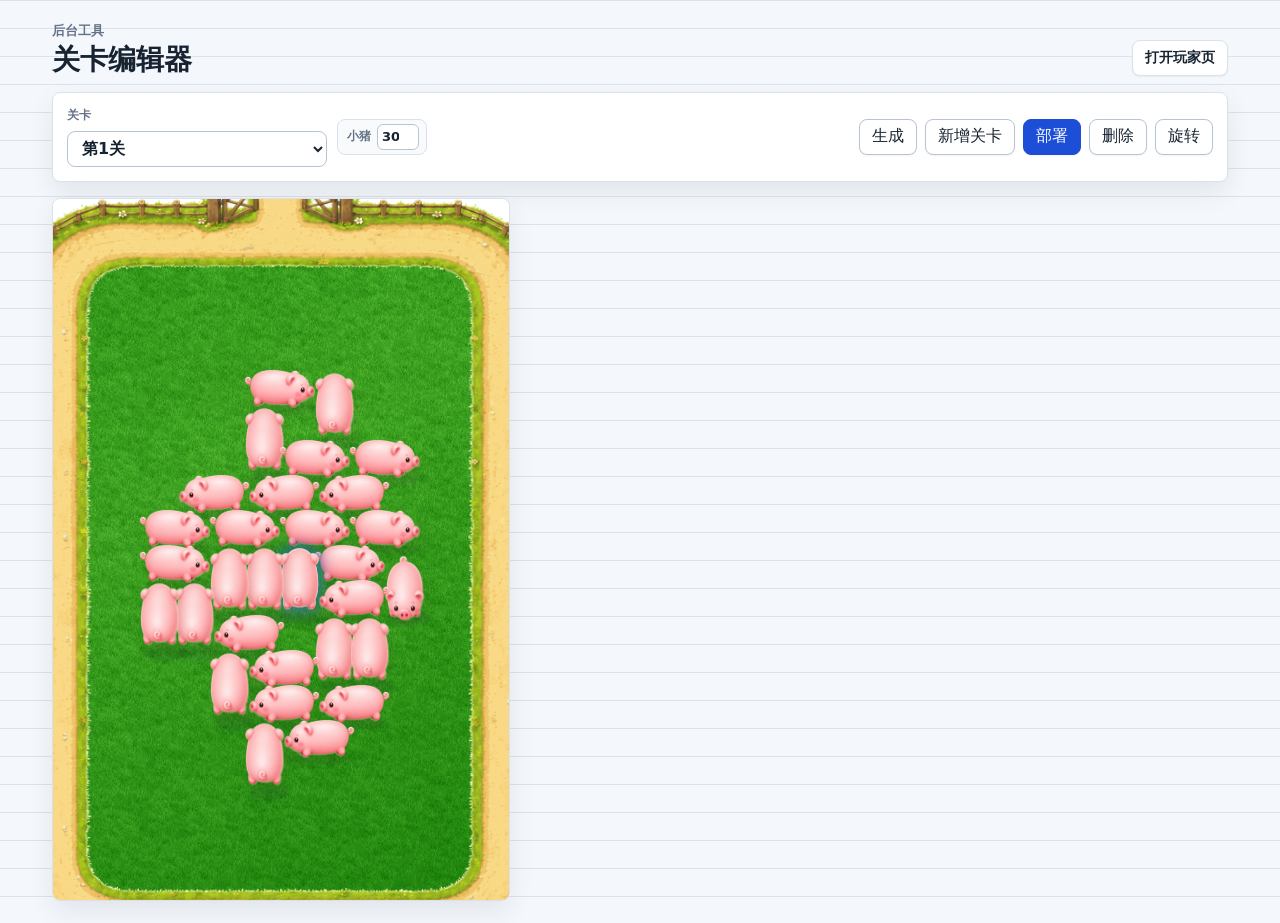
==== commit 0677abd6: "Update level flow and progression" ====
--- a/level-editor.html
+++ b/level-editor.html
@@ -5,7 +5,7 @@
     <meta name="viewport" content="width=device-width, initial-scale=1.0" />
     <title>小猪出栏 - 关卡后台编辑器</title>
     <link rel="stylesheet" href="./styles.css?v=game-clean-1" />
-    <link rel="stylesheet" href="./level-editor.css?v=1" />
+    <link rel="stylesheet" href="./level-editor.css?v=4" />
   </head>
   <body class="level-editor-page">
     <main class="level-editor-shell">
@@ -22,20 +22,16 @@
           <span>关卡</span>
           <select id="editorLevelSelect" aria-label="选择关卡"></select>
         </label>
-        <div class="editor-tool-group">
-          <span>朝向</span>
-          <div class="editor-dir-row" id="editorDirRow" aria-label="放置方向">
-            <button class="editor-chip is-selected" type="button" data-dir="up">上</button>
-            <button class="editor-chip" type="button" data-dir="right">右</button>
-            <button class="editor-chip" type="button" data-dir="down">下</button>
-            <button class="editor-chip" type="button" data-dir="left">左</button>
-          </div>
-        </div>
+        <label class="editor-count-field">
+          <span id="editorPigCount">0</span>
+          <input id="editorGenerateCount" type="number" min="1" max="90" step="1" value="30" inputmode="numeric" aria-label="生成小猪数量" />
+        </label>
         <div class="editor-actions" aria-label="编辑操作">
+          <button class="editor-chip" id="editorGenerate" type="button">生成</button>
+          <button class="editor-chip" id="editorAddLevel" type="button">新增关卡</button>
+          <button class="editor-chip editor-chip-primary" id="editorDeploy" type="button">部署</button>
           <button class="editor-chip" id="editorErase" type="button">删除</button>
-          <button class="editor-chip" id="editorGenerate" type="button">生成</button>
-          <button class="editor-chip" id="editorClear" type="button">清空</button>
-          <button class="editor-chip editor-chip-primary" id="editorCopy" type="button">复制</button>
+          <button class="editor-chip" id="editorRotate" type="button">旋转</button>
         </div>
       </section>
 
@@ -43,16 +39,9 @@
         <div class="editor-board-wrap">
           <div class="pasture editor-board" id="editorBoard" aria-label="关卡棋盘"></div>
         </div>
-        <aside class="level-editor-side">
-          <div class="editor-status" id="editorStatus">加载中</div>
-          <label class="editor-output-field">
-            <span>LEVELS 数据</span>
-            <textarea class="editor-output level-editor-output" id="editorOutput" readonly spellcheck="false"></textarea>
-          </label>
-        </aside>
       </section>
     </main>
 
-    <script src="./level-editor.js?v=2"></script>
+    <script src="./level-editor.js?v=12"></script>
   </body>
 </html>
--- a/styles.css
+++ b/styles.css
@@ -5,30 +5,19 @@
   --pig-scale-x: 1.32;
   --pig-scale-y: 2.28;
   --pasture-radius: calc(var(--cell) * 2);
-  --path-width: calc(var(--cell) * 1.5);
-  --path-height: calc(var(--cell) * 2.15);
+  --pasture-radius-top: calc(var(--pasture-radius) * 1.12);
+  --pasture-radius-bottom: calc(var(--pasture-radius) * 1.24);
+  --path-width: calc(var(--cell) * 1.8);
+  --path-height: var(--path-width);
+  --path-frame-scale-x: 1.09;
+  --path-frame-scale-y: 1.1;
+  --pasture-offset-y: calc(var(--cell) * 0.58 + 5px);
   --grass-a: #97de59;
   --grass-b: #55bb49;
   --grass-c: #78cf53;
-  --grass-texture: url("./assets/grass-texture.png");
-  --soil-frame: url("./assets/soil-path-gate-12x19.png");
-  --farm-house: url("./assets/farm-house-alpha.png");
-  --bush: url("./assets/bush-alpha.png");
-  --tree-top: url("./assets/tree-top-alpha.png");
-  --fence: url("./assets/fence-alpha.png");
-  --flower-rocks: url("./assets/flower-rocks-alpha.png");
-  --button-bg: url("./assets/button-bg.png");
-  --grass-texture-opacity: 0.1;
-  --grid-opacity: 0.15;
-  --grid-soft: rgba(247, 255, 220, var(--grid-opacity));
-  --soil-a: #ecd18c;
-  --soil-b: #cf9852;
-  --soil-texture-opacity: 0.16;
-  --soil-speck: rgba(127, 82, 35, var(--soil-texture-opacity));
-  --edge-shadow: rgba(70, 48, 25, 0.18);
-  --object-shadow: rgba(72, 53, 29, 0.18);
-  --farm-wood: #a86934;
-  --farm-wood-dark: #74502d;
+  --grass-texture: url("./assets/optimized/grass-texture-256.png");
+  --soil-frame: url("./assets/optimized/soil-path-farm-gate-wide-mobile-quant.png");
+  --button-bg: url("./assets/optimized/button-bg-420.png");
   --button-cream: #fff4a6;
   --button-yellow: #f6bf43;
   --button-green: #76c94b;
@@ -39,7 +28,6 @@
   --pig-ground-shadow: rgba(62, 61, 32, 0.26);
   --pig-sprite-glow: rgba(255, 223, 210, 0.32);
   --ink: #573b23;
-  --cream: #fff8d8;
 }
 
 * {
@@ -118,42 +106,6 @@
   overflow: hidden;
 }
 
-.game-shell::before,
-.game-shell::after {
-  position: absolute;
-  content: "";
-  z-index: 0;
-  pointer-events: none;
-}
-
-.game-shell::before {
-  left: 18px;
-  right: 18px;
-  bottom: 92px;
-  height: 30px;
-  border-radius: 50%;
-  background: rgba(48, 104, 48, 0.14);
-  filter: blur(16px);
-}
-
-.game-shell::after {
-  inset: 0;
-  background: radial-gradient(ellipse at 50% 52%, transparent 0 58%, rgba(43, 111, 49, 0.16) 100%);
-}
-
-.farm-decor {
-  position: absolute;
-  z-index: 1;
-  background-repeat: no-repeat;
-  background-position: center;
-  background-size: contain;
-  filter:
-    drop-shadow(4px 6px 5px var(--object-shadow))
-    saturate(0.92)
-    brightness(0.96);
-  pointer-events: none;
-}
-
 /* 开始页面 */
 .start-screen {
   position: absolute;
@@ -248,7 +200,9 @@
   margin-bottom: 18px;
 }
 
-.start-stats div {
+.start-stat-card {
+  border: 0;
+  font: inherit;
   display: grid;
   grid-template-rows: 20px 34px;
   align-items: center;
@@ -262,6 +216,14 @@
   box-shadow: inset 0 1px 0 rgba(255, 255, 255, 0.36);
 }
 
+.start-stars-card {
+  cursor: pointer;
+}
+
+.start-stars-card:active {
+  transform: translateY(1px);
+}
+
 .start-stat-label,
 .start-stat-unit {
   display: block;
@@ -314,165 +276,6 @@
     0 10px 18px rgba(74, 49, 22, 0.16);
 }
 
-.decor-fence {
-  top: 122px;
-  left: 50%;
-  width: min(252px, 64vw);
-  height: 52px;
-  background-image: var(--fence);
-  opacity: 0.72;
-  transform: translateX(-50%);
-}
-
-.decor-house {
-  display: none;
-  top: 72px;
-  right: -56px;
-  z-index: 3;
-  width: 168px;
-  height: 168px;
-  background-image: var(--farm-house);
-  background-position: center bottom;
-  filter:
-    drop-shadow(5px 8px 7px rgba(72, 53, 29, 0.22))
-    saturate(0.98)
-    brightness(0.98);
-}
-
-.decor-house::before {
-  position: absolute;
-  left: 34%;
-  bottom: 16%;
-  width: 76px;
-  height: 34px;
-  border-radius: 50%;
-  content: "";
-  background:
-    radial-gradient(circle at 25% 46%, rgba(255, 238, 174, 0.48) 0 7%, transparent 8%),
-    radial-gradient(circle at 75% 58%, rgba(125, 83, 39, 0.2) 0 6%, transparent 7%),
-    linear-gradient(180deg, rgba(236, 203, 130, 0.72), rgba(209, 151, 77, 0.64));
-  box-shadow: inset 0 1px 0 rgba(255, 245, 198, 0.42);
-  transform: rotate(-8deg);
-  z-index: -1;
-}
-
-.decor-tree-left {
-  top: 142px;
-  left: -18px;
-  width: 78px;
-  height: 78px;
-  background-image: var(--tree-top);
-  opacity: 0.9;
-}
-
-.decor-tree-bottom {
-  left: 12px;
-  bottom: 98px;
-  width: 84px;
-  height: 84px;
-  background-image: var(--tree-top);
-  opacity: 0.88;
-}
-
-.decor-tree-top-right {
-  top: 178px;
-  right: -28px;
-  width: 76px;
-  height: 76px;
-  background-image: var(--tree-top);
-  opacity: 0.82;
-  transform: rotate(12deg);
-}
-
-.decor-bush-left {
-  left: -12px;
-  bottom: 238px;
-  width: 68px;
-  height: 68px;
-  background-image: var(--bush);
-  opacity: 0.88;
-}
-
-.decor-bush-right {
-  right: 16px;
-  bottom: 132px;
-  width: 74px;
-  height: 74px;
-  background-image: var(--bush);
-  opacity: 0.84;
-  transform: rotate(-10deg);
-}
-
-.decor-bush-top-left {
-  top: 96px;
-  left: 16px;
-  width: 58px;
-  height: 58px;
-  background-image: var(--bush);
-  opacity: 0.72;
-  transform: rotate(18deg);
-}
-
-.decor-bush-mid-right {
-  right: -16px;
-  top: 44%;
-  width: 62px;
-  height: 62px;
-  background-image: var(--bush);
-  opacity: 0.78;
-  transform: rotate(8deg);
-}
-
-.decor-flower-left {
-  left: 34px;
-  bottom: 200px;
-  width: 72px;
-  height: 52px;
-  background-image: var(--flower-rocks);
-  opacity: 0.94;
-  transform: rotate(-8deg);
-}
-
-.decor-flower-right {
-  right: 20px;
-  bottom: 222px;
-  width: 74px;
-  height: 54px;
-  background-image: var(--flower-rocks);
-  opacity: 0.92;
-  transform: rotate(10deg);
-}
-
-.decor-flower-top {
-  top: 152px;
-  right: 54px;
-  width: 70px;
-  height: 50px;
-  background-image: var(--flower-rocks);
-  opacity: 0.9;
-  transform: rotate(-12deg);
-}
-
-.decor-flower-bottom {
-  left: 50%;
-  bottom: 116px;
-  width: 78px;
-  height: 54px;
-  background-image: var(--flower-rocks);
-  opacity: 0.9;
-  transform: translateX(-50%) rotate(5deg);
-}
-
-.decor-flower-mid-left {
-  left: -2px;
-  top: 48%;
-  width: 58px;
-  height: 42px;
-  background-image: var(--flower-rocks);
-  opacity: 0.76;
-  transform: rotate(16deg);
-}
-
 .hud,
 .pasture-wrap,
 .tool-row,
@@ -527,6 +330,7 @@
 .score-pill,
 .total-stars-pill,
 .combo-pill {
+  border: 0;
   display: flex;
   align-items: center;
   justify-content: center;
@@ -541,6 +345,15 @@
   text-shadow: 0 2px 0 rgba(43, 86, 32, 0.3);
   font-size: 18px;
   font-weight: 900;
+}
+
+.total-stars-pill {
+  cursor: pointer;
+  font: inherit;
+}
+
+.total-stars-pill:active {
+  transform: translateY(1px);
 }
 
 .status-pill {
@@ -682,39 +495,13 @@
 /* 草坪核心区 */
 .pasture-wrap {
   position: relative;
+  isolation: isolate;
   display: grid;
   place-items: center;
   min-height: 0;
   padding: 6px 0 2px;
 }
 
-.pasture-wrap::before,
-.pasture-wrap::after {
-  position: absolute;
-  content: "";
-  pointer-events: none;
-}
-
-.pasture-wrap::before {
-  width: calc(var(--board-cols) * var(--cell) + var(--path-width) * 2);
-  height: calc(var(--board-rows) * var(--cell) + var(--path-height) * 2);
-  max-width: calc(100vw - 10px);
-  border-radius: calc(var(--pasture-radius) + var(--path-height));
-  background:
-    var(--soil-frame);
-  background-size:
-    100% 100%;
-  background-position: center;
-  background-repeat: no-repeat;
-  box-shadow:
-    4px 8px 16px rgba(70, 48, 25, 0.13);
-  transform: none;
-}
-
-.pasture-wrap::after {
-  display: none;
-}
-
 .pasture-shadow {
   position: absolute;
   width: calc(var(--board-cols) * var(--cell) + 18px);
@@ -723,62 +510,76 @@
   border-radius: calc(var(--pasture-radius) + 8px);
   background:
     radial-gradient(ellipse at 50% 54%, rgba(81, 54, 28, 0.14), rgba(81, 54, 28, 0.035) 68%, transparent 70%);
-  transform: translate(3px, 7px) rotate(-0.2deg);
+  transform: translate(3px, calc(7px + var(--pasture-offset-y))) rotate(-0.2deg);
   filter: blur(1.8px);
-  z-index: 1;
+  z-index: 0;
 }
 
 .pasture {
   position: relative;
   width: calc(var(--board-cols) * var(--cell));
   height: calc(var(--board-rows) * var(--cell));
-  border-radius: var(--pasture-radius);
-  background:
-    linear-gradient(var(--grid-soft) 1px, transparent 1px),
-    linear-gradient(90deg, var(--grid-soft) 1px, transparent 1px),
-    linear-gradient(rgba(79, 184, 67, 0.78), rgba(79, 184, 67, 0.78)),
+  border-radius:
+    var(--pasture-radius-top)
+    var(--pasture-radius-top)
+    var(--pasture-radius-bottom)
+    var(--pasture-radius-bottom);
+  background: transparent;
+  box-shadow: none;
+  isolation: isolate;
+  overflow: visible;
+  transform: translateY(var(--pasture-offset-y));
+  z-index: 1;
+}
+
+.pasture::before,
+.pasture::after {
+  position: absolute;
+  content: "";
+  pointer-events: none;
+}
+
+.pasture::before {
+  inset: 0;
+  border-radius: inherit;
+  background:
+    linear-gradient(rgba(79, 184, 67, 0.7), rgba(79, 184, 67, 0.7)),
     var(--grass-texture),
-    linear-gradient(180deg, rgba(174, 225, 95, 0.16), transparent 42%, rgba(39, 113, 42, 0.08)),
+    linear-gradient(180deg, rgba(174, 225, 95, 0.12), transparent 42%, rgba(39, 113, 42, 0.06)),
     linear-gradient(150deg, var(--grass-c), var(--grass-a) 36%, var(--grass-b));
   background-size:
-    var(--cell) var(--cell),
-    var(--cell) var(--cell),
     100% 100%,
     180px 180px,
     100% 100%,
     100% 100%;
-  background-blend-mode: normal, normal, color, multiply, normal, normal;
-  box-shadow:
-    inset 0 0 0 2px rgba(255, 255, 226, 0.38),
-    inset 0 8px 12px rgba(255, 255, 220, 0.16),
-    inset 0 -10px 14px rgba(36, 102, 37, 0.16),
-    0 0 0 calc(var(--cell) * 0.1) rgba(151, 214, 95, 0.32),
-    0 0 calc(var(--cell) * 0.38) calc(var(--cell) * 0.08) rgba(102, 176, 74, 0.28),
-    0 0 0 1px rgba(137, 207, 88, 0.42),
-    0 2px 0 rgba(77, 155, 72, 0.45),
-    3px 6px 14px rgba(70, 48, 25, 0.13);
-  overflow: visible;
+  background-blend-mode: color, multiply, normal, normal;
+  box-shadow:
+    inset 0 8px 14px rgba(255, 255, 220, 0.1),
+    inset 0 -10px 16px rgba(36, 102, 37, 0.1),
+    0 1px 6px rgba(70, 48, 25, 0.08);
+  z-index: 0;
+}
+
+.pasture::after {
+  left: 50%;
+  top: 50%;
+  width: calc(var(--board-cols) * var(--cell) + var(--path-width) * 2);
+  height: calc(var(--board-rows) * var(--cell) + var(--path-height) * 2);
+  border-radius: calc(var(--pasture-radius) + var(--path-height));
+  background: var(--soil-frame) center / 100% 100% no-repeat;
+  box-shadow: 4px 8px 16px rgba(70, 48, 25, 0.13);
+  transform: translate(-50%, calc(-50% - var(--pasture-offset-y))) scale(var(--path-frame-scale-x), var(--path-frame-scale-y));
   z-index: 2;
 }
 
 .play-area {
-  position: absolute;
-  left: calc(var(--area-x) * var(--cell));
-  top: calc(var(--area-y) * var(--cell));
-  width: calc(var(--area-cols) * var(--cell));
-  height: calc(var(--area-rows) * var(--cell));
-  border-radius: calc(var(--pasture-radius) * 0.88);
-  background: rgba(255, 255, 224, 0.045);
-  box-shadow:
-    inset 0 0 0 1px rgba(255, 255, 230, 0.09),
-    inset 0 0 22px rgba(63, 145, 58, 0.08);
-  pointer-events: none;
+  display: none;
 }
 
 .combo-burst {
   position: absolute;
   left: calc(50% - var(--board-cols) * var(--cell) / 2 + var(--cell) * 0.74);
-  top: calc(50% - var(--board-rows) * var(--cell) / 2 - var(--cell) * 0.66);
+  top: calc(50% - var(--board-rows) * var(--cell) / 2 - var(--cell) * 0.66 + var(--pasture-offset-y));
   z-index: 8;
   display: flex;
   align-items: center;
@@ -921,12 +722,15 @@
 
 /* 小猪视觉 */
 .pig {
+  appearance: none;
+  -webkit-appearance: none;
   position: absolute;
   left: calc(var(--x) * var(--cell));
   top: calc(var(--y) * var(--cell));
   width: calc(var(--cell) * var(--pig-scale-x));
   height: calc(var(--cell) * var(--pig-scale-y));
   border: 0;
+  outline: none;
   padding: 0;
   background: transparent;
   cursor: pointer;
@@ -939,8 +743,12 @@
   transition:
     transform var(--move-ms, 115ms) linear,
     opacity 420ms ease;
-  z-index: var(--z);
+  z-index: calc(var(--z) + 10);
   touch-action: manipulation;
+  user-select: none;
+  -webkit-tap-highlight-color: transparent;
+  --stun-star-x: 50%;
+  --stun-star-y: 10%;
 }
 
 .pig[aria-label="小猪朝右"],
@@ -952,6 +760,26 @@
       calc(-50% + var(--run-x, 0px)),
       calc(-50% + var(--run-y, 0px) + var(--cell) * -0.13)
     );
+}
+
+.pig[aria-label="小猪朝上"] {
+  --stun-star-x: 50%;
+  --stun-star-y: 8%;
+}
+
+.pig[aria-label="小猪朝下"] {
+  --stun-star-x: 50%;
+  --stun-star-y: 78%;
+}
+
+.pig[aria-label="小猪朝右"] {
+  --stun-star-x: 76%;
+  --stun-star-y: 28%;
+}
+
+.pig[aria-label="小猪朝左"] {
+  --stun-star-x: 76%;
+  --stun-star-y: 28%;
 }
 
 .pig::before {
@@ -983,7 +811,7 @@
   display: block;
   width: 100%;
   height: 100%;
-  background-image: url("./assets/pig-up.png");
+  background-image: url("./assets/optimized/pig-up-160.png");
   background-repeat: no-repeat;
   background-position: center;
   background-size: contain;
@@ -995,11 +823,11 @@
 }
 
 .pig[aria-label="小猪朝上"] .pig-shape {
-  background-image: url("./assets/pig-up.png");
+  background-image: url("./assets/optimized/pig-up-160.png");
 }
 
 .pig[aria-label="小猪朝下"] .pig-shape {
-  background-image: url("./assets/pig-down.png");
+  background-image: url("./assets/optimized/pig-down-160.png");
 }
 
 .pig[aria-label="小猪朝右"] .pig-shape,
@@ -1008,7 +836,7 @@
   top: 0;
   width: 100%;
   height: 100%;
-  background-image: url("./assets/pig-side.png");
+  background-image: url("./assets/optimized/pig-side-180.png");
 }
 
 .pig[aria-label="小猪朝左"] .pig-shape {
@@ -1019,10 +847,34 @@
   display: none;
 }
 
+.pig:focus,
 .pig:focus-visible {
-  outline: 3px solid #fff8b5;
-  outline-offset: 3px;
-  border-radius: 50%;
+  outline: none;
+}
+
+.pig:focus-visible .pig-shape {
+  filter:
+    drop-shadow(0 0 5px rgba(255, 248, 181, 0.86))
+    drop-shadow(3px 5px 4px rgba(90, 61, 36, 0.13));
+}
+
+.pig.path-runner {
+  position: fixed;
+  left: var(--path-left);
+  top: var(--path-top);
+  z-index: 32;
+  pointer-events: none;
+  transform: translate(-50%, -50%);
+  transition:
+    left var(--move-ms, 115ms) linear,
+    top var(--move-ms, 115ms) linear,
+    opacity 220ms ease,
+    transform 220ms ease;
+}
+
+.pig.path-runner.is-path-disappearing {
+  opacity: 0;
+  transform: translate(-50%, -68%) scale(0.82);
 }
 
 .pig-body {
@@ -1192,19 +1044,27 @@
 
 .pig.is-stunned .pig-shape::after {
   position: absolute;
-  left: 50%;
-  top: -12%;
-  width: calc(var(--cell) * 0.42);
-  height: calc(var(--cell) * 0.42);
-  content: "";
-  border-radius: 50%;
-  background:
-    radial-gradient(circle at 50% 12%, var(--stun-color) 0 10%, transparent 11%),
-    radial-gradient(circle at 86% 48%, var(--stun-color) 0 10%, transparent 11%),
-    radial-gradient(circle at 50% 86%, var(--stun-color) 0 10%, transparent 11%),
-    radial-gradient(circle at 14% 48%, var(--stun-color) 0 10%, transparent 11%);
-  transform: translateX(-50%);
-  animation: stunned-stars 620ms linear;
+  left: var(--stun-star-x);
+  top: var(--stun-star-y);
+  display: grid;
+  place-items: center;
+  width: calc(var(--cell) * 0.76);
+  height: calc(var(--cell) * 0.76);
+  content: "★";
+  color: transparent;
+  font-size: calc(var(--cell) * 0.26);
+  line-height: 1;
+  text-shadow:
+    0 calc(var(--cell) * -0.33) 0 #fff7a8,
+    calc(var(--cell) * 0.33) 0 0 #ffd04b,
+    0 calc(var(--cell) * 0.33) 0 var(--stun-color),
+    calc(var(--cell) * -0.33) 0 0 #fff271,
+    0 0 4px rgba(255, 234, 87, 0.82),
+    0 1px 2px rgba(123, 74, 18, 0.28);
+  transform: translate(-50%, -50%) rotate(0deg);
+  transform-origin: 50% 50%;
+  animation: stunned-stars 820ms linear infinite;
+  pointer-events: none;
 }
 
 .pig.is-removed {
@@ -1261,8 +1121,17 @@
 }
 
 @keyframes stunned-stars {
+  0% {
+    opacity: 0.95;
+    transform: translate(-50%, -50%) rotate(0deg) scale(0.96);
+  }
+  50% {
+    opacity: 1;
+    transform: translate(-50%, -50%) rotate(180deg) scale(1.04);
+  }
   to {
-    transform: translateX(-50%) rotate(360deg);
+    opacity: 0.95;
+    transform: translate(-50%, -50%) rotate(360deg) scale(0.96);
   }
 }
 
@@ -1327,6 +1196,13 @@
     calc(var(--cell) * 0.16) calc(var(--cell) * -0.04) 0 rgba(241, 218, 178, 0.34);
   transform: translate(-50%, -50%) scale(0.55);
   animation: trail-dust 620ms ease-out forwards;
+}
+
+.effect-trail-path {
+  position: fixed;
+  left: var(--screen-x);
+  top: var(--screen-y);
+  z-index: 31;
 }
 
 .effect-burst {
@@ -1398,6 +1274,7 @@
 }
 
 .tool-card {
+  position: relative;
   display: grid;
   grid-template-columns: 32px auto;
   align-items: center;
@@ -1426,6 +1303,16 @@
   cursor: pointer;
 }
 
+.tool-count {
+  position: absolute;
+  right: 8px;
+  bottom: 5px;
+  color: rgba(112, 64, 17, 0.72);
+  font-size: 11px;
+  font-weight: 950;
+  line-height: 1;
+}
+
 .tool-row:has(.tool-card:only-child) .tool-card {
   flex: 0 1 170px;
   max-width: 170px;
@@ -1453,6 +1340,21 @@
     0 13px 18px rgba(82, 55, 27, 0.13);
 }
 
+.tool-card:disabled {
+  cursor: default;
+  opacity: 0.48;
+  transform: none;
+  box-shadow:
+    inset 0 0 0 4px rgba(255, 255, 255, 0.18),
+    inset 0 -5px 0 rgba(132, 82, 31, 0.1),
+    0 4px 0 rgba(140, 96, 42, 0.42),
+    0 9px 12px rgba(82, 55, 27, 0.1);
+}
+
+.tool-card.is-locked {
+  filter: grayscale(0.28);
+}
+
 .tool-pig {
   width: 30px;
   height: 24px;
@@ -1463,6 +1365,20 @@
   box-shadow:
     inset -4px -3px 0 rgba(196, 82, 100, 0.15),
     0 2px 0 rgba(116, 77, 40, 0.14);
+}
+
+.tool-undo-icon {
+  display: grid;
+  place-items: center;
+  width: 30px;
+  height: 30px;
+  color: #7a4a13;
+  font-size: 32px;
+  font-weight: 950;
+  line-height: 1;
+  text-shadow:
+    0 1px 0 rgba(255, 248, 203, 0.72),
+    0 2px 0 rgba(116, 77, 40, 0.12);
 }
 
 /* 通关结算 */
@@ -1695,36 +1611,6 @@
 }
 
 @media (max-width: 390px) {
-  .game-shell::before,
-  .game-shell::after {
-    opacity: 0.42;
-    transform: scale(0.82);
-  }
-
-  .decor-house {
-    right: -12px;
-    width: 88px;
-    height: 88px;
-  }
-
-  .decor-fence {
-    width: min(224px, 58vw);
-  }
-
-  .decor-bush-top-left,
-  .decor-tree-top-right,
-  .decor-bush-mid-right,
-  .decor-flower-mid-left {
-    opacity: 0.58;
-    transform: scale(0.82);
-  }
-
-  .decor-flower-bottom {
-    bottom: 104px;
-    width: 62px;
-    height: 44px;
-  }
-
   .tool-row {
     gap: 9px;
   }
--- a/level-editor.css
+++ b/level-editor.css
@@ -29,7 +29,7 @@
 
 .level-editor-page button,
 .level-editor-page select,
-.level-editor-page textarea {
+.level-editor-page input {
   font: inherit;
 }
 
@@ -82,9 +82,9 @@
 
 .level-editor-topbar {
   display: grid;
-  grid-template-columns: minmax(160px, 220px) minmax(270px, 1fr) auto;
-  gap: 12px;
-  align-items: end;
+  grid-template-columns: minmax(160px, 260px) auto 1fr;
+  gap: 10px;
+  align-items: center;
   padding: 14px;
   border: 1px solid var(--editor-line);
   border-radius: 8px;
@@ -93,16 +93,14 @@
 }
 
 .editor-field,
-.editor-tool-group,
-.editor-output-field {
+.editor-tool-group {
   display: grid;
   gap: 7px;
   min-width: 0;
 }
 
 .editor-field span,
-.editor-tool-group > span,
-.editor-output-field > span {
+.editor-tool-group > span {
   color: var(--editor-muted);
   font-size: 12px;
   font-weight: 800;
@@ -117,6 +115,45 @@
   color: var(--editor-text);
   background: #fff;
   font-weight: 800;
+}
+
+.editor-count-field {
+  display: inline-grid;
+  grid-template-columns: auto 42px;
+  gap: 6px;
+  align-items: center;
+  justify-self: start;
+  height: 36px;
+  border: 1px solid var(--editor-line);
+  border-radius: 8px;
+  padding: 0 7px 0 9px;
+  color: var(--editor-text);
+  background: var(--editor-panel-soft);
+  font-weight: 850;
+  white-space: nowrap;
+}
+
+.editor-count-field::before {
+  content: "小猪";
+  color: var(--editor-muted);
+  font-size: 12px;
+}
+
+.editor-count-field span {
+  display: none;
+}
+
+.editor-count-field input {
+  width: 42px;
+  height: 26px;
+  border: 1px solid var(--editor-line-strong);
+  border-radius: 6px;
+  padding: 0 4px;
+  color: var(--editor-text);
+  background: #fff;
+  text-align: center;
+  font-size: 13px;
+  font-weight: 850;
 }
 
 .editor-dir-row,
@@ -124,6 +161,7 @@
   display: flex;
   flex-wrap: wrap;
   gap: 8px;
+  justify-content: end;
 }
 
 .editor-chip {
@@ -138,6 +176,13 @@
   font-weight: 850;
   box-shadow: 0 1px 2px rgba(15, 23, 42, 0.05);
   cursor: pointer;
+}
+
+.editor-chip:disabled {
+  color: var(--editor-muted);
+  background: #f1f5f9;
+  cursor: not-allowed;
+  opacity: 0.62;
 }
 
 .editor-chip:hover,
@@ -162,14 +207,14 @@
 
 .level-editor-main {
   display: grid;
-  grid-template-columns: minmax(0, auto) minmax(310px, 1fr);
+  grid-template-columns: minmax(0, auto);
   gap: 16px;
   align-items: start;
+  justify-content: start;
   min-height: 0;
 }
 
-.editor-board-wrap,
-.level-editor-side {
+.editor-board-wrap {
   border: 1px solid var(--editor-line);
   border-radius: 8px;
   background: var(--editor-panel);
@@ -238,104 +283,70 @@
 }
 
 .editor-grid-cell.is-outside {
-  background: rgba(148, 163, 184, 0.13);
+  background: transparent;
+  cursor: default;
+  pointer-events: none;
 }
 
 .editor-board .pig {
   pointer-events: none;
 }
 
-.level-editor-side {
-  display: grid;
-  gap: 12px;
-  padding: 14px;
-}
-
-.editor-status {
-  display: grid;
-  gap: 10px;
-  min-height: 72px;
-  padding: 0;
-  color: var(--editor-text);
-  background: transparent;
-  font-size: 13px;
-  font-weight: 700;
-  line-height: 1.45;
-}
-
-.editor-status-summary {
-  display: grid;
-  grid-template-columns: repeat(3, minmax(0, 1fr));
-  gap: 8px;
-}
-
-.editor-stat {
-  min-width: 0;
-  padding: 10px;
-  border: 1px solid var(--editor-line);
-  border-radius: 8px;
-  background: var(--editor-panel-soft);
-}
-
-.editor-stat span {
-  display: block;
-  color: var(--editor-muted);
-  font-size: 11px;
-}
-
-.editor-stat strong {
-  display: block;
-  margin-top: 3px;
-  font-size: 20px;
-  line-height: 1;
-}
-
-.editor-risk-list {
-  display: grid;
-  gap: 6px;
-  margin: 0;
-  padding: 0;
-  list-style: none;
-}
-
-.editor-risk-list li {
-  padding: 8px 10px;
-  border: 1px solid var(--editor-line);
-  border-radius: 8px;
-  background: var(--editor-panel-soft);
-}
-
-.editor-risk-list .is-ok {
-  border-color: rgba(21, 128, 61, 0.28);
-  color: var(--editor-ok);
-  background: rgba(220, 252, 231, 0.58);
-}
-
-.editor-risk-list .is-warning {
-  border-color: rgba(180, 83, 9, 0.28);
-  color: var(--editor-warning);
-  background: rgba(254, 243, 199, 0.72);
-}
-
-.editor-risk-list .is-danger {
-  border-color: rgba(220, 38, 38, 0.28);
-  color: var(--editor-danger);
-  background: rgba(254, 226, 226, 0.7);
-}
-
-.editor-output {
-  width: 100%;
-  min-height: 410px;
-  height: calc(100dvh - 390px);
-  resize: vertical;
-  border: 1px solid var(--editor-line-strong);
-  border-radius: 8px;
-  padding: 12px;
-  color: #1e293b;
-  background: #0f172a;
-  color: #e2e8f0;
-  font: 12px/1.55 ui-monospace, SFMono-Regular, Menlo, Consolas, monospace;
-  tab-size: 2;
+.editor-board .pig.is-selected .pig-shape {
+  filter:
+    drop-shadow(0 0 0.5px #ffffff)
+    drop-shadow(0 0 8px rgba(37, 99, 235, 0.9))
+    drop-shadow(3px 5px 4px rgba(90, 61, 36, 0.13));
+}
+
+.editor-board .pig.is-inspection-target .pig-shape {
+  filter:
+    drop-shadow(0 0 0.5px #ffffff)
+    drop-shadow(0 0 8px rgba(37, 99, 235, 0.9))
+    drop-shadow(3px 5px 4px rgba(90, 61, 36, 0.13));
+}
+
+.editor-board .pig.is-deadzone-risk .pig-shape {
+  filter:
+    drop-shadow(0 0 1px #ffffff)
+    drop-shadow(0 0 0 #facc15)
+    drop-shadow(0 0 10px rgba(250, 204, 21, 0.95))
+    drop-shadow(0 0 18px rgba(234, 179, 8, 0.82))
+    drop-shadow(3px 5px 4px rgba(90, 61, 36, 0.13));
+}
+
+.editor-board .pig.is-collision-risk .pig-shape {
+  filter:
+    drop-shadow(0 0 1px #ffffff)
+    drop-shadow(0 0 0 #ef4444)
+    drop-shadow(0 0 11px rgba(239, 68, 68, 0.98))
+    drop-shadow(0 0 20px rgba(185, 28, 28, 0.9))
+    drop-shadow(3px 5px 4px rgba(90, 61, 36, 0.13));
+}
+
+.editor-board .pig.is-deadzone-risk::after,
+.editor-board .pig.is-collision-risk::after {
+  position: absolute;
+  inset: -7px;
+  content: "";
+  border: 3px solid #facc15;
+  border-radius: 999px;
+  pointer-events: none;
+}
+
+.editor-board .pig.is-collision-risk::after {
+  border-color: #ef4444;
+}
+
+.editor-board .pig.is-invalid {
+  opacity: 0.55;
+}
+
+.editor-board .pig.is-invalid .pig-shape {
+  filter:
+    grayscale(0.25)
+    drop-shadow(0 0 8px rgba(220, 38, 38, 0.95))
+    drop-shadow(3px 5px 4px rgba(90, 61, 36, 0.13));
 }
 
 @media (max-width: 920px) {
@@ -375,12 +386,7 @@
   }
 
   .level-editor-topbar,
-  .editor-board-wrap,
-  .level-editor-side {
+  .editor-board-wrap {
     padding: 10px;
   }
-
-  .editor-status-summary {
-    grid-template-columns: 1fr;
-  }
-}
+}
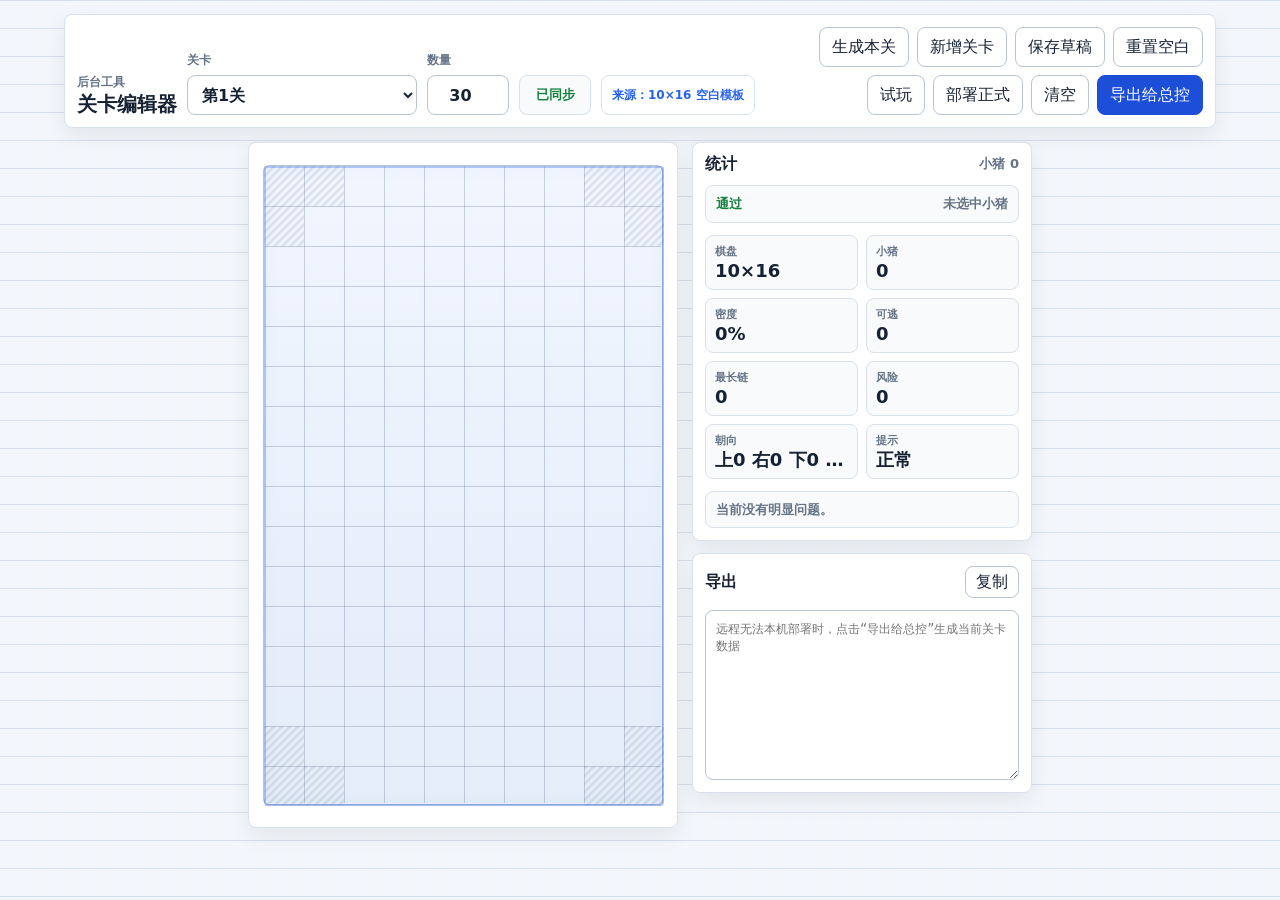
==== commit 7ffc96a8: "Prepare 10x16 board release" ====
--- a/level-editor.html
+++ b/level-editor.html
@@ -3,45 +3,77 @@
   <head>
     <meta charset="UTF-8" />
     <meta name="viewport" content="width=device-width, initial-scale=1.0" />
-    <title>小猪出栏 - 关卡后台编辑器</title>
-    <link rel="stylesheet" href="./styles.css?v=game-clean-1" />
-    <link rel="stylesheet" href="./level-editor.css?v=4" />
+    <title>小猪快跑 - 关卡编辑器</title>
+    <link rel="stylesheet" href="./styles.css?v=score-pop-1" />
+    <link rel="stylesheet" href="./level-editor.css?v=board-10x16-1" />
   </head>
   <body class="level-editor-page">
-    <main class="level-editor-shell">
-      <header class="level-editor-header">
-        <div>
-          <p class="level-editor-kicker">后台工具</p>
-          <h1>关卡编辑器</h1>
+    <main class="editor-shell">
+      <header class="editor-topbar" aria-label="关卡编辑器工具栏">
+        <div class="editor-brand">
+          <span>后台工具</span>
+          <strong>关卡编辑器</strong>
         </div>
-        <a class="level-editor-link" href="./index.html">打开玩家页</a>
-      </header>
 
-      <section class="level-editor-topbar" aria-label="编辑器工具栏">
-        <label class="editor-field">
+        <label class="editor-field editor-level-field">
           <span>关卡</span>
           <select id="editorLevelSelect" aria-label="选择关卡"></select>
         </label>
-        <label class="editor-count-field">
-          <span id="editorPigCount">0</span>
-          <input id="editorGenerateCount" type="number" min="1" max="90" step="1" value="30" inputmode="numeric" aria-label="生成小猪数量" />
+
+        <label class="editor-field editor-count-field">
+          <span>数量</span>
+          <input id="editorGenerateCount" type="number" min="1" max="78" step="1" value="30" inputmode="numeric" aria-label="生成小猪数量" />
         </label>
-        <div class="editor-actions" aria-label="编辑操作">
-          <button class="editor-chip" id="editorGenerate" type="button">生成</button>
-          <button class="editor-chip" id="editorAddLevel" type="button">新增关卡</button>
-          <button class="editor-chip editor-chip-primary" id="editorDeploy" type="button">部署</button>
-          <button class="editor-chip" id="editorErase" type="button">删除</button>
-          <button class="editor-chip" id="editorRotate" type="button">旋转</button>
+
+        <div class="editor-status" id="editorLevelStatus">未保存</div>
+        <div class="editor-source" id="editorSourceStatus">来源：正式关卡</div>
+
+        <div class="editor-top-actions">
+          <button class="editor-button" id="editorGenerateCurrent" type="button">生成本关</button>
+          <button class="editor-button" id="editorNewLevel" type="button">新增关卡</button>
+          <button class="editor-button" id="editorSaveDraft" type="button">保存草稿</button>
+          <button class="editor-button" id="editorReloadOfficial" type="button">重置空白</button>
+          <button class="editor-button" id="editorPlaytest" type="button">试玩</button>
+          <button class="editor-button" id="editorDeployOfficial" type="button">部署正式</button>
+          <button class="editor-button" id="editorClearLevel" type="button">清空</button>
+          <button class="editor-button editor-button-primary" id="editorExport" type="button">导出给总控</button>
         </div>
-      </section>
+      </header>
 
-      <section class="level-editor-main">
-        <div class="editor-board-wrap">
-          <div class="pasture editor-board" id="editorBoard" aria-label="关卡棋盘"></div>
-        </div>
+      <section class="editor-main">
+        <section class="editor-board-panel" aria-label="棋盘编辑区">
+          <div class="editor-board-frame">
+            <div class="pasture editor-board" id="editorBoard" aria-label="关卡棋盘"></div>
+          </div>
+        </section>
+
+        <aside class="editor-side-panel" aria-label="关卡信息">
+          <section class="editor-card">
+            <div class="editor-card-head">
+              <h2>统计</h2>
+              <span id="editorPigCount">小猪 0</span>
+            </div>
+            <div class="editor-status-line">
+              <strong id="editorValidationState">待检查</strong>
+              <span id="editorSelectedInfo">未选中小猪</span>
+            </div>
+            <div class="editor-metrics" id="editorMetrics"></div>
+            <div class="editor-issues" id="editorIssues" aria-live="polite"></div>
+          </section>
+
+          <section class="editor-card editor-export-card">
+            <div class="editor-card-head">
+              <h2>导出</h2>
+              <button class="editor-button editor-button-small" id="editorCopyExport" type="button">复制</button>
+            </div>
+            <textarea id="editorExportText" readonly placeholder="远程无法本机部署时，点击“导出给总控”生成当前关卡数据"></textarea>
+          </section>
+        </aside>
       </section>
     </main>
 
-    <script src="./level-editor.js?v=12"></script>
+    <script src="./board-core.js?v=board-core-2"></script>
+    <script src="./levels.js?v=levels-split-2"></script>
+    <script src="./level-editor.js?v=board-10x16-1"></script>
   </body>
 </html>
--- a/styles.css
+++ b/styles.css
@@ -1,9 +1,10 @@
 :root {
-  --board-cols: 12;
-  --board-rows: 19;
-  --cell: min(calc((100vw - 118px) / 12), calc((100dvh - 318px) / 19), 22.8px);
+  --board-cols: 10;
+  --board-rows: 16;
+  --cell: min(calc((100vw - 118px) / 10), calc((100dvh - 318px) / 16), 27.3px);
   --pig-scale-x: 1.32;
   --pig-scale-y: 2.28;
+  --pig-vertical-sprite-offset-y: calc(var(--cell) * -0.05);
   --pasture-radius: calc(var(--cell) * 2);
   --pasture-radius-top: calc(var(--pasture-radius) * 1.12);
   --pasture-radius-bottom: calc(var(--pasture-radius) * 1.24);
@@ -18,6 +19,15 @@
   --grass-texture: url("./assets/optimized/grass-texture-256.png");
   --soil-frame: url("./assets/optimized/soil-path-farm-gate-wide-mobile-quant.png");
   --button-bg: url("./assets/optimized/button-bg-420.png");
+  --firecracker-prop: url("./assets/optimized/firecracker-prop-96.png");
+  --pig-up-sprite: url("./assets/optimized/pig-up-shadow-2oclock.png");
+  --pig-down-sprite: url("./assets/optimized/pig-down-shadow-2oclock.png");
+  --pig-right-sprite: url("./assets/optimized/pig-right-shadow-2oclock.png");
+  --pig-left-sprite: url("./assets/optimized/pig-left-shadow-2oclock.png");
+  --pig-black-up-sprite: url("./assets/optimized/pig-black-up-shadow-2oclock.png");
+  --pig-black-down-sprite: url("./assets/optimized/pig-black-down-shadow-2oclock.png");
+  --pig-black-right-sprite: url("./assets/optimized/pig-black-right-shadow-2oclock.png");
+  --pig-black-left-sprite: url("./assets/optimized/pig-black-left-shadow-2oclock.png");
   --button-cream: #fff4a6;
   --button-yellow: #f6bf43;
   --button-green: #76c94b;
@@ -25,8 +35,8 @@
   --button-press: #8f551f;
   --shell-pad-x: 16px;
   --shadow-soft: rgba(82, 53, 26, 0.2);
-  --pig-ground-shadow: rgba(62, 61, 32, 0.26);
-  --pig-sprite-glow: rgba(255, 223, 210, 0.32);
+  --pig-ground-shadow: rgba(48, 45, 27, 0.28);
+  --pig-sprite-glow: rgba(255, 223, 210, 0.36);
   --ink: #573b23;
 }
 
@@ -113,7 +123,8 @@
   z-index: 35;
   display: grid;
   place-items: center;
-  padding: 28px;
+  padding: 0;
+  background: #183719;
 }
 
 body:not(.is-starting) .start-screen {
@@ -129,104 +140,130 @@
 
 .start-card {
   position: relative;
-  width: min(360px, 88vw);
-  padding: 28px 22px 24px;
-  border: 4px solid rgba(113, 74, 31, 0.44);
-  border-radius: 28px;
+  width: min(100%, 390px);
+  height: min(100dvh, calc(100vw * 16 / 9));
+  max-height: 100%;
+  aspect-ratio: 9 / 16;
+  overflow: hidden;
   color: #704313;
   text-align: center;
-  background:
-    radial-gradient(circle at 50% 0%, rgba(255, 255, 255, 0.82) 0 18%, transparent 19%),
-    linear-gradient(180deg, #fff7c5, #ffd564 66%, #f0b446);
-  box-shadow:
-    inset 0 0 0 6px rgba(255, 255, 255, 0.28),
-    0 18px 42px rgba(63, 45, 24, 0.28);
-}
-
-.start-card::before {
-  display: block;
-  width: 76px;
-  height: 52px;
-  margin: 0 auto 4px;
-  content: "";
-  border-radius: 46% 46% 52% 52%;
-  background:
-    radial-gradient(circle at 34% 28%, rgba(255, 255, 255, 0.78) 0 12%, transparent 13%),
-    linear-gradient(145deg, #ffc4d0, #f0839a);
-  box-shadow:
-    inset -7px -7px 0 rgba(196, 82, 100, 0.16),
-    0 6px 0 rgba(116, 77, 40, 0.12);
-}
-
-.start-badge {
-  display: inline-flex;
-  align-items: center;
-  justify-content: center;
-  min-width: 96px;
-  height: 28px;
-  padding: 0 14px;
-  border: 2px solid rgba(111, 76, 30, 0.28);
+  background: #74ba4c;
+  box-shadow: 0 20px 50px rgba(0, 0, 0, 0.28);
+}
+
+.start-hero-image {
+  position: absolute;
+  inset: 0;
+  width: 100%;
+  height: 100%;
+  object-fit: cover;
+}
+
+.visually-hidden {
+  position: absolute;
+  width: 1px;
+  height: 1px;
+  overflow: hidden;
+  clip: rect(0 0 0 0);
+  white-space: nowrap;
+}
+
+.start-collection-button {
+  position: absolute;
+  left: 16px;
+  top: max(18px, env(safe-area-inset-top));
+  z-index: 2;
+  min-width: 82px;
+  height: 36px;
+  border: 2px solid rgba(106, 67, 24, 0.24);
   border-radius: 999px;
-  background: rgba(255, 250, 210, 0.76);
-  font-size: 14px;
+  color: #fff9dc;
+  background:
+    linear-gradient(180deg, rgba(255, 255, 255, 0.28), transparent 48%),
+    linear-gradient(180deg, #7bc950, #4ca83f);
+  box-shadow:
+    inset 0 1px 0 rgba(255, 255, 255, 0.4),
+    0 5px 0 rgba(72, 110, 34, 0.24),
+    0 8px 18px rgba(70, 45, 18, 0.18);
+  font: inherit;
+  font-size: 13px;
   font-weight: 950;
-}
-
-.start-card h1 {
-  margin: 8px 0 6px;
-  color: #7e4714;
-  font-size: 42px;
+  cursor: pointer;
+}
+
+.start-collection-button.has-unlock-ready {
+  animation: collection-ready-pulse 1.25s ease-in-out infinite;
+  box-shadow:
+    inset 0 1px 0 rgba(255, 255, 255, 0.52),
+    0 0 0 3px rgba(255, 236, 112, 0.62),
+    0 5px 0 rgba(72, 110, 34, 0.24),
+    0 10px 24px rgba(255, 203, 48, 0.34);
+}
+
+.start-collection-button.has-unlock-ready::after {
+  position: absolute;
+  right: -8px;
+  top: -10px;
+  display: grid;
+  place-items: center;
+  min-width: 28px;
+  height: 22px;
+  padding: 0 6px;
+  border: 2px solid #fff8d6;
+  border-radius: 999px;
+  content: "领";
+  background: #e93527;
+  box-shadow: 0 2px 5px rgba(96, 35, 18, 0.24);
+  color: #fff8d6;
+  font-size: 12px;
+  font-weight: 950;
   line-height: 1;
-  font-weight: 950;
-  letter-spacing: 0;
-  text-shadow:
-    0 2px 0 #fff0a3,
-    0 5px 0 rgba(143, 85, 24, 0.18);
-}
-
-.start-copy {
-  margin: 0 auto 18px;
-  max-width: 250px;
-  color: #81521f;
-  font-size: 15px;
-  line-height: 1.5;
-  font-weight: 800;
+  text-shadow: 0 1px 0 rgba(98, 30, 18, 0.25);
 }
 
 .start-stats {
+  position: absolute;
+  left: 8.5%;
+  right: 8.5%;
+  bottom: 14.35%;
+  z-index: 2;
   display: grid;
   grid-template-columns: 1fr 1fr;
-  gap: 10px;
-  margin-bottom: 18px;
+  gap: 4.5%;
+  height: 8.5%;
+  pointer-events: auto;
 }
 
 .start-stat-card {
+  appearance: none;
+  -webkit-appearance: none;
+  position: relative;
   border: 0;
   font: inherit;
-  display: grid;
-  grid-template-rows: 20px 34px;
-  align-items: center;
-  justify-items: center;
+  display: block;
   min-width: 0;
-  min-height: 78px;
-  padding: 12px 8px 10px;
-  border: 2px solid rgba(119, 79, 28, 0.2);
-  border-radius: 16px;
-  background: rgba(255, 255, 230, 0.58);
-  box-shadow: inset 0 1px 0 rgba(255, 255, 255, 0.36);
+  min-height: 0;
+  padding: 0;
+  background: transparent;
+  box-shadow: none;
+  cursor: default;
 }
 
 .start-stars-card {
   cursor: pointer;
 }
 
-.start-stars-card:active {
-  transform: translateY(1px);
+.start-stars-card.has-unlock-ready .start-stat-value {
+  color: #8a3e13;
+  text-shadow:
+    0 1px 0 #fff5ba,
+    0 0 8px rgba(255, 208, 74, 0.58);
+  animation: stars-ready-pulse 1.18s ease-in-out infinite;
 }
 
 .start-stat-label,
 .start-stat-unit {
-  display: block;
+  display: none;
   color: #916027;
   font-size: 12px;
   font-weight: 900;
@@ -234,52 +271,153 @@
 }
 
 .start-stat-value {
-  display: inline-flex;
-  align-items: baseline;
+  position: absolute;
+  left: 72%;
+  top: 30%;
+  display: flex;
+  align-items: center;
   justify-content: center;
-  gap: 2px;
-  color: #744413;
-  font-size: 24px;
+  gap: 1px;
+  width: 52%;
+  height: 44%;
+  white-space: nowrap;
+  color: #704011;
+  font-size: clamp(18px, 5.2vw, 23px);
   line-height: 1;
   font-weight: 950;
+  text-shadow:
+    0 1px 0 #fff3b2,
+    0 2px 0 rgba(123, 74, 24, 0.16);
+  transform: translate(-50%, -50%);
 }
 
 .start-stat-unit {
   display: inline;
-  color: #744413;
-  font-size: 18px;
+  color: #704011;
+  font-size: 0.72em;
+}
+
+.unlock-badge {
+  display: inline-grid;
+  place-items: center;
+  min-width: 24px;
+  height: 24px;
+  padding: 0 6px;
+  border: 2px solid rgba(255, 248, 200, 0.9);
+  border-radius: 999px;
+  color: #fff8d6;
+  background:
+    radial-gradient(circle at 34% 26%, rgba(255, 255, 255, 0.48) 0 14%, transparent 15%),
+    linear-gradient(180deg, #ff6b55, #d92525);
+  box-shadow:
+    0 3px 0 rgba(135, 48, 18, 0.24),
+    0 6px 12px rgba(82, 38, 18, 0.2);
+  font-size: 12px;
+  font-weight: 950;
+  line-height: 1;
+  text-shadow: 0 1px 0 rgba(98, 30, 18, 0.25);
+}
+
+.unlock-badge[hidden] {
+  display: none;
+}
+
+.start-unlock-badge {
+  position: absolute;
+  right: 1.5%;
+  top: 1%;
+  transform: translate(50%, -45%);
+  animation: unlock-badge-pulse 1.1s ease-in-out infinite;
 }
 
 .start-button {
-  width: min(250px, 100%);
-  height: 58px;
-  border: 3px solid rgba(101, 73, 25, 0.38);
-  border-radius: 20px;
-  color: #2f6e18;
+  position: absolute;
+  left: 50%;
+  bottom: 3.2%;
+  z-index: 2;
+  width: 72%;
+  height: 8.6%;
+  border: 0;
+  border-radius: 999px;
+  color: transparent;
+  background: transparent;
+  box-shadow: none;
+  font-size: 0;
+  font-weight: 950;
+  transform: translateX(-50%);
+  cursor: pointer;
+}
+
+.start-button:active {
+  transform: translate(-50%, 2px);
+}
+
+.start-collection-button:active {
+  transform: translateY(2px);
+}
+
+.sound-toggle {
+  appearance: none;
+  -webkit-appearance: none;
+  position: relative;
+}
+
+.sound-toggle span {
+  position: relative;
+  z-index: 1;
+}
+
+.sound-toggle::after {
+  position: absolute;
+  left: 50%;
+  top: 50%;
+  width: 24px;
+  height: 3px;
+  border-radius: 999px;
+  content: "";
+  background: #a63a22;
+  box-shadow: 0 1px 0 rgba(255, 246, 191, 0.58);
+  opacity: 0;
+  transform: translate(-50%, -50%) rotate(-38deg);
+}
+
+.sound-toggle.is-muted::after {
+  opacity: 1;
+}
+
+.start-sound-toggle {
+  position: absolute;
+  right: 16px;
+  top: max(18px, env(safe-area-inset-top));
+  z-index: 2;
+  display: grid;
+  place-items: center;
+  width: 42px;
+  height: 36px;
+  border: 2px solid rgba(106, 67, 24, 0.24);
+  border-radius: 999px;
+  color: #7a4d1f;
   background:
     linear-gradient(180deg, rgba(255, 255, 255, 0.58), transparent 44%),
-    linear-gradient(180deg, #fff8a8, #aade55);
-  box-shadow:
-    inset 0 0 0 4px rgba(255, 255, 255, 0.3),
-    0 7px 0 rgba(88, 126, 33, 0.35),
-    0 16px 24px rgba(74, 49, 22, 0.18);
+    linear-gradient(180deg, #fff7b5, #f7c15f);
+  box-shadow:
+    inset 0 1px 0 rgba(255, 255, 255, 0.46),
+    0 5px 0 rgba(132, 78, 26, 0.2),
+    0 8px 18px rgba(70, 45, 18, 0.16);
+  font: inherit;
   font-size: 22px;
   font-weight: 950;
+  line-height: 1;
   cursor: pointer;
 }
 
-.start-button:active {
+.start-sound-toggle:active {
   transform: translateY(2px);
-  box-shadow:
-    inset 0 0 0 4px rgba(255, 255, 255, 0.3),
-    0 4px 0 rgba(88, 126, 33, 0.35),
-    0 10px 18px rgba(74, 49, 22, 0.16);
 }
 
 .hud,
 .pasture-wrap,
-.tool-row,
-.toast {
+.tool-row {
   position: relative;
   z-index: 2;
 }
@@ -287,11 +425,19 @@
 /* HUD */
 .hud {
   display: grid;
-  grid-template-columns: 52px minmax(0, 1fr) 66px;
+  grid-template-columns: 122px minmax(0, 1fr) 102px;
   grid-template-rows: 42px;
   align-items: center;
-  gap: 10px;
+  gap: 6px;
   min-height: 52px;
+}
+
+.hud-actions {
+  grid-column: 1 / 2;
+  grid-row: 1 / 2;
+  display: flex;
+  align-items: center;
+  gap: 5px;
 }
 
 .icon-button,
@@ -311,19 +457,21 @@
 .icon-button {
   display: grid;
   place-items: center;
-  grid-column: 1 / 2;
-  grid-row: 1 / 2;
-  width: 48px;
-  height: 42px;
-  border-radius: 15px;
+  width: 37px;
+  height: 39px;
+  border-radius: 14px;
   color: #7a4d1f;
   background:
     linear-gradient(180deg, rgba(255, 255, 255, 0.58), transparent 44%),
     linear-gradient(180deg, #fff7b5, #f7c15f);
-  font-size: 31px;
+  font-size: 27px;
   font-weight: 900;
   line-height: 1;
   cursor: pointer;
+}
+
+.game-sound-toggle {
+  font-size: 23px;
 }
 
 .status-pill,
@@ -411,25 +559,36 @@
 }
 
 .score-pill {
-  grid-column: 2 / 3;
-  grid-row: 2 / 3;
+  grid-column: 3 / 4;
+  grid-row: 1 / 2;
   justify-self: end;
-  min-width: 118px;
-  height: 30px;
+  min-width: 102px;
+  height: 34px;
   font-size: 15px;
-  padding: 0 10px;
-  display: none;
+  padding: 0 11px;
+  display: flex;
+  background:
+    radial-gradient(circle at 17% 35%, #fff4a5 0 12%, transparent 13%),
+    linear-gradient(180deg, rgba(255, 255, 255, 0.28), transparent 46%),
+    linear-gradient(180deg, #f8d35b, #da8d28);
+  box-shadow:
+    inset 0 2px 0 rgba(255, 255, 255, 0.6),
+    inset 0 -4px 0 rgba(132, 76, 24, 0.14),
+    0 5px 0 rgba(133, 76, 24, 0.24),
+    0 11px 18px rgba(75, 55, 30, 0.12);
 }
 
 .score-pill strong {
   margin-left: 5px;
+  font-size: 17px;
+}
+
+.score-pill.is-bumping {
+  animation: score-pill-bump 260ms cubic-bezier(0.16, 0.92, 0.24, 1.18);
 }
 
 .score-target {
-  margin-left: 6px;
-  font-size: 11px;
-  white-space: nowrap;
-  opacity: 0.95;
+  display: none;
 }
 
 .total-stars-pill {
@@ -440,6 +599,7 @@
   height: 34px;
   padding: 0 11px;
   font-size: 16px;
+  display: none;
   background:
     linear-gradient(180deg, rgba(255, 255, 255, 0.24), transparent 48%),
     linear-gradient(180deg, #f2c24a, #d28a2a);
@@ -578,15 +738,15 @@
 
 .combo-burst {
   position: absolute;
-  left: calc(50% - var(--board-cols) * var(--cell) / 2 + var(--cell) * 0.74);
-  top: calc(50% - var(--board-rows) * var(--cell) / 2 - var(--cell) * 0.66 + var(--pasture-offset-y));
-  z-index: 8;
+  left: calc(50% - var(--board-cols) * var(--cell) / 2 + var(--score-x, 0.74) * var(--cell));
+  top: calc(50% - var(--board-rows) * var(--cell) / 2 + var(--score-y, -0.66) * var(--cell) + var(--pasture-offset-y));
+  z-index: 18;
   display: flex;
   align-items: center;
   justify-content: center;
-  min-width: 44px;
-  height: 30px;
-  padding: 0 7px;
+  min-width: 54px;
+  height: 34px;
+  padding: 0 10px;
   color: #ffffff;
   background: transparent;
   box-shadow: none;
@@ -609,7 +769,7 @@
 
 .combo-burst.is-visible {
   opacity: 1;
-  transform: translate(-50%, 0) scale(1);
+  transform: translate(-50%, -7px) scale(1);
 }
 
 .combo-burst.is-popping {
@@ -619,10 +779,147 @@
 .combo-burst strong {
   position: relative;
   z-index: 2;
-  font-size: 21px;
+  font-size: 27px;
   line-height: 1;
   transform: skew(-3deg);
   white-space: nowrap;
+}
+
+.firecracker-button {
+  position: absolute;
+  right: max(8px, calc(50% - var(--board-cols) * var(--cell) / 2 - 34px));
+  top: calc(50% - var(--board-rows) * var(--cell) / 2 + var(--pasture-offset-y) + var(--cell) * 0.35);
+  z-index: 9;
+  display: grid;
+  place-items: center;
+  width: 42px;
+  height: 52px;
+  border: 0;
+  border-radius: 16px;
+  color: #6f3615;
+  background: radial-gradient(ellipse at 50% 70%, rgba(92, 45, 18, 0.18), transparent 58%);
+  box-shadow:
+    0 8px 14px rgba(82, 55, 27, 0.12);
+  cursor: pointer;
+  font: inherit;
+  font-weight: 950;
+  touch-action: none;
+  user-select: none;
+}
+
+.firecracker-button[hidden],
+.tool-card[hidden] {
+  display: none;
+}
+
+.firecracker-button:active,
+.firecracker-button.is-dragging {
+  transform: translateY(-1px) scale(1.04);
+  box-shadow: 0 10px 18px rgba(82, 55, 27, 0.16);
+}
+
+.firecracker-button.is-dragging {
+  opacity: 0.95;
+  z-index: 24;
+}
+
+.firecracker-button:disabled {
+  cursor: default;
+  opacity: 0.5;
+  transform: none;
+}
+
+.firecracker-button.is-running .firecracker-icon {
+  animation: firecracker-shake 120ms linear infinite;
+}
+
+.firecracker-button small {
+  display: none;
+}
+
+.firecracker-icon {
+  position: relative;
+  width: 31px;
+  height: 44px;
+  background: var(--firecracker-prop) center / contain no-repeat;
+  filter: drop-shadow(0 4px 4px rgba(74, 42, 18, 0.22));
+}
+
+.firecracker-effect {
+  position: absolute;
+  right: max(15px, calc(50% - var(--board-cols) * var(--cell) / 2 - 24px));
+  top: calc(50% - var(--board-rows) * var(--cell) / 2 + var(--pasture-offset-y) + var(--cell) * 0.15);
+  z-index: 11;
+  width: 78px;
+  height: 78px;
+  pointer-events: none;
+}
+
+.firecracker-effect[hidden] {
+  display: none;
+}
+
+.firecracker-effect::before,
+.firecracker-effect::after,
+.firecracker-effect span {
+  position: absolute;
+  left: 50%;
+  top: 50%;
+  border-radius: 999px;
+  content: "";
+  opacity: 0;
+}
+
+.firecracker-effect::before {
+  width: 18px;
+  height: 18px;
+  background: #fff2a0;
+  box-shadow:
+    0 -24px 0 #ffda52,
+    22px -10px 0 #ff7047,
+    18px 18px 0 #fff2a0,
+    -18px 18px 0 #ff7047,
+    -24px -8px 0 #ffda52;
+}
+
+.firecracker-effect::after {
+  width: 52px;
+  height: 52px;
+  border: 4px solid rgba(255, 225, 83, 0.75);
+}
+
+.firecracker-effect span {
+  width: 9px;
+  height: 9px;
+  background: #ffffff;
+  box-shadow:
+    0 -28px 0 #ff4c42,
+    27px 0 0 #ffe15a,
+    0 28px 0 #ff4c42,
+    -27px 0 0 #ffe15a;
+}
+
+.firecracker-effect.is-playing::before {
+  animation: firecracker-pop 520ms ease-out both;
+}
+
+.firecracker-effect.is-playing::after {
+  animation: firecracker-ring 620ms ease-out both;
+}
+
+.firecracker-effect.is-playing span {
+  animation: firecracker-sparks 620ms ease-out both;
+}
+
+.combo-burst.is-score-pop strong {
+  color: #fff36f;
+  text-shadow:
+    -2px -2px 0 #8c4a18,
+    2px -2px 0 #8c4a18,
+    -2px 2px 0 #8c4a18,
+    2px 2px 0 #8c4a18,
+    0 4px 0 rgba(112, 45, 16, 0.5),
+    0 0 10px rgba(255, 241, 118, 0.7);
 }
 
 .combo-burst.is-warm strong {
@@ -759,7 +1056,15 @@
     translate(
       calc(-50% + var(--run-x, 0px)),
       calc(-50% + var(--run-y, 0px) + var(--cell) * -0.13)
-    );
+  );
+}
+
+.pig.is-dropping::before {
+  animation: animal-drop-shadow 680ms ease-out var(--drop-delay, 0ms) both;
+}
+
+.pig.is-dropping .pig-shape {
+  animation: animal-drop-shape 680ms cubic-bezier(0.15, 0.9, 0.24, 1.08) var(--drop-delay, 0ms) both;
 }
 
 .pig[aria-label="小猪朝上"] {
@@ -783,27 +1088,27 @@
 }
 
 .pig::before {
+  display: none;
   position: absolute;
   left: 50%;
-  bottom: 8%;
-  width: 90%;
+  bottom: 5%;
+  width: 76%;
   height: 20%;
   content: "";
   border-radius: 50%;
   background: var(--pig-ground-shadow);
-  filter: blur(2.5px);
-  opacity: 0.78;
-  transform: translate(-38%, 42%);
+  opacity: 0;
+  transform: translate(-63%, 60%);
   pointer-events: none;
 }
 
 .pig[aria-label="小猪朝右"]::before,
 .pig[aria-label="小猪朝左"]::before {
-  bottom: 4%;
-  width: 84%;
-  height: 22%;
-  opacity: 0.66;
-  transform: translate(-45%, 48%);
+  bottom: 2%;
+  width: 78%;
+  height: 23%;
+  opacity: 0;
+  transform: translate(-64%, 62%);
 }
 
 .pig-shape {
@@ -811,40 +1116,78 @@
   display: block;
   width: 100%;
   height: 100%;
-  background-image: url("./assets/optimized/pig-up-160.png");
+  --pig-sprite-image: var(--pig-up-sprite);
+  background-image: var(--pig-sprite-image);
   background-repeat: no-repeat;
-  background-position: center;
+  background-position: center calc(50% + var(--pig-sprite-offset-y, 0px));
   background-size: contain;
-  filter:
-    drop-shadow(1px 1px 0 var(--pig-sprite-glow))
-    drop-shadow(3px 5px 4px rgba(90, 61, 36, 0.13));
+  filter: none;
   transform: rotate(var(--sprite-rot, 0deg)) scaleX(var(--sprite-scale-x, 1));
   transform-origin: 50% 50%;
 }
 
+.pig-variant-black {
+  --pig-ground-shadow: rgba(18, 17, 15, 0.28);
+  --pig-sprite-glow: rgba(146, 126, 118, 0.24);
+}
+
+.pig-variant-black .pig-shape {
+  filter: none;
+}
+
 .pig[aria-label="小猪朝上"] .pig-shape {
-  background-image: url("./assets/optimized/pig-up-160.png");
+  --pig-sprite-image: var(--pig-up-sprite);
+  --pig-sprite-offset-y: var(--pig-vertical-sprite-offset-y);
+  background-image: var(--pig-sprite-image);
 }
 
 .pig[aria-label="小猪朝下"] .pig-shape {
-  background-image: url("./assets/optimized/pig-down-160.png");
-}
-
-.pig[aria-label="小猪朝右"] .pig-shape,
-.pig[aria-label="小猪朝左"] .pig-shape {
+  --pig-sprite-image: var(--pig-down-sprite);
+  --pig-sprite-offset-y: var(--pig-vertical-sprite-offset-y);
+  background-image: var(--pig-sprite-image);
+}
+
+.pig[aria-label="小猪朝右"] .pig-shape {
+  --pig-sprite-image: var(--pig-right-sprite);
   left: 0;
   top: 0;
   width: 100%;
   height: 100%;
-  background-image: url("./assets/optimized/pig-side-180.png");
+  background-image: var(--pig-sprite-image);
 }
 
 .pig[aria-label="小猪朝左"] .pig-shape {
-  --sprite-scale-x: -1;
-}
-
-.pig-shape > span {
-  display: none;
+  --pig-sprite-image: var(--pig-left-sprite);
+  --sprite-scale-x: 1;
+  left: 0;
+  top: 0;
+  width: 100%;
+  height: 100%;
+  background-image: var(--pig-sprite-image);
+}
+
+.pig-variant-black[aria-label="小猪朝上"] .pig-shape {
+  --pig-sprite-image: var(--pig-black-up-sprite);
+}
+
+.pig-variant-black[aria-label="小猪朝下"] .pig-shape {
+  --pig-sprite-image: var(--pig-black-down-sprite);
+}
+
+.pig-variant-black[aria-label="小猪朝右"] .pig-shape {
+  --pig-sprite-image: var(--pig-black-right-sprite);
+}
+
+.pig-variant-black[aria-label="小猪朝左"] .pig-shape {
+  --pig-sprite-image: var(--pig-black-left-sprite);
+}
+
+.pig-variant-black[aria-label="小猪朝左"] .pig-shape {
+  --sprite-scale-x: 1;
+}
+
+.pig:not(.path-runner):not(.is-dropping):not(.is-running):not(.is-crashing):not(.is-stunned):not(.is-leaving) .pig-shape {
+  animation: animal-breathe 1.8s ease-in-out var(--breath-delay, 0s) infinite;
 }
 
 .pig:focus,
@@ -855,7 +1198,7 @@
 .pig:focus-visible .pig-shape {
   filter:
     drop-shadow(0 0 5px rgba(255, 248, 181, 0.86))
-    drop-shadow(3px 5px 4px rgba(90, 61, 36, 0.13));
+    drop-shadow(-3px 5px 4px rgba(90, 61, 36, 0.13));
 }
 
 .pig.path-runner {
@@ -877,158 +1220,77 @@
   transform: translate(-50%, -68%) scale(0.82);
 }
 
-.pig-body {
-  position: absolute;
-  left: 13%;
-  top: 21%;
-  width: 74%;
-  height: 68%;
-  border-radius: 46% 46% 52% 52%;
-  background:
-    radial-gradient(circle at 30% 20%, rgba(255, 255, 255, 0.82) 0 13%, transparent 14%),
-    radial-gradient(circle at 66% 74%, rgba(203, 75, 100, 0.2) 0 18%, transparent 19%),
-    linear-gradient(150deg, #ffd2dc, #f58ea3 72%, #db647d);
-  box-shadow:
-    inset -5px -10px 0 rgba(177, 58, 83, 0.18),
-    inset 3px 4px 0 rgba(255, 255, 255, 0.18),
-    0 5px 0 rgba(105, 83, 42, 0.11);
-}
-
-.pig-head {
-  position: absolute;
-  left: 16%;
-  top: 1%;
-  width: 68%;
-  height: 38%;
-  border-radius: 48% 48% 43% 43%;
-  background:
-    radial-gradient(circle at 45% 14%, rgba(255, 255, 255, 0.7) 0 13%, transparent 14%),
-    linear-gradient(160deg, #ffc9d4, #ff9fb4);
-  box-shadow:
-    inset -4px -6px 0 rgba(196, 69, 92, 0.17),
-    inset 2px 3px 0 rgba(255, 255, 255, 0.14),
-    0 2px 0 rgba(124, 70, 51, 0.06);
-}
-
-.pig-ear {
-  position: absolute;
-  top: 2%;
-  width: 24%;
-  height: 17%;
-  border-radius: 18% 74% 24% 72%;
-  background: linear-gradient(145deg, #f47791, #d94c6d);
-  box-shadow:
-    inset -2px -2px 0 rgba(120, 41, 62, 0.2),
-    inset 1px 1px 0 rgba(255, 255, 255, 0.22);
-}
-
-.pig-ear.left {
-  left: 9%;
-  transform: rotate(-22deg);
-}
-
-.pig-ear.right {
-  right: 9%;
-  transform: scaleX(-1) rotate(-22deg);
-}
-
-.pig-eye {
-  position: absolute;
-  top: 19%;
-  width: 8%;
-  height: 6%;
-  border-radius: 50%;
-  background: #3a2428;
-  box-shadow: 0 0 0 2px rgba(255, 255, 255, 0.72);
-}
-
-.pig-eye.left {
-  left: 35%;
-}
-
-.pig-eye.right {
-  right: 35%;
-}
-
-.pig-snout {
-  position: absolute;
-  left: 29%;
-  top: 26%;
-  width: 42%;
-  height: 15%;
-  border-radius: 48%;
-  background: linear-gradient(180deg, #ff9eb0, #ee7890);
-  box-shadow:
-    inset 0 -2px 0 rgba(119, 39, 58, 0.16),
-    0 1px 0 rgba(255, 255, 255, 0.42);
-}
-
-.pig-snout::before,
-.pig-snout::after {
-  position: absolute;
-  top: 40%;
-  width: 18%;
-  height: 22%;
-  border-radius: 50%;
-  content: "";
-  background: #8c4d58;
-}
-
-.pig-snout::before {
-  left: 24%;
-}
-
-.pig-snout::after {
-  right: 24%;
-}
-
-.pig-tail {
-  position: absolute;
-  left: 42%;
-  bottom: 3%;
-  width: 18%;
-  height: 9%;
-  border: 3px solid #e98296;
-  border-left-color: transparent;
-  border-radius: 50%;
-  filter: drop-shadow(0 1px 0 rgba(105, 52, 63, 0.16));
-}
-
-.pig-leg {
-  position: absolute;
-  width: 18%;
-  height: 9%;
-  border-radius: 50%;
-  background: linear-gradient(180deg, #d96b80, #b94c63);
-  box-shadow: inset 0 -1px 0 rgba(94, 41, 50, 0.22);
-}
-
-.pig-leg.front-left {
-  left: 17%;
-  top: 37%;
-}
-
-.pig-leg.front-right {
-  right: 17%;
-  top: 37%;
-}
-
-.pig-leg.back-left {
-  left: 18%;
-  bottom: 15%;
-}
-
-.pig-leg.back-right {
-  right: 18%;
-  bottom: 15%;
-}
-
 .pig.is-leaving {
   pointer-events: none;
 }
 
+.pig.is-flipping {
+  pointer-events: none;
+  z-index: 96;
+}
+
+.pig.is-flipping .pig-shape {
+  animation: animal-flip-turn 320ms cubic-bezier(0.18, 0.86, 0.18, 1.08) both;
+}
+
+.pig.is-jumping {
+  z-index: 90;
+}
+
 .pig.is-running .pig-shape {
   animation: run-bob 150ms ease-in-out infinite;
+}
+
+.pig.is-boosted .pig-shape {
+  filter:
+    saturate(2.1)
+    hue-rotate(336deg)
+    brightness(1.12)
+    contrast(1.08)
+    drop-shadow(0 0 calc(var(--cell) * 0.3) rgba(255, 62, 34, 0.92))
+    drop-shadow(0 0 calc(var(--cell) * 0.18) rgba(255, 225, 82, 0.86))
+    drop-shadow(0 calc(var(--cell) * 0.16) calc(var(--cell) * 0.12) rgba(123, 68, 14, 0.22));
+  animation: stimulant-color-charge 520ms ease-out both;
+}
+
+.pig.is-boosted.is-running .pig-shape {
+  animation:
+    stimulant-color-charge 520ms ease-out both,
+    stimulant-run-bob 86ms ease-in-out 520ms infinite;
+}
+
+.pig.is-boosted.is-jump-rising .pig-shape {
+  animation:
+    stimulant-color-charge 520ms ease-out both,
+    stimulant-jump-rise var(--move-ms, 180ms) cubic-bezier(0.22, 0.78, 0.18, 1) both;
+}
+
+.pig.is-boosted.is-jump-falling .pig-shape {
+  animation:
+    stimulant-color-charge 520ms ease-out both,
+    stimulant-jump-fall var(--move-ms, 220ms) cubic-bezier(0.22, 0.76, 0.2, 1) both;
+}
+
+.pig[aria-label="小猪朝下"].is-boosted.is-jumping .pig-shape {
+  --jump-lift: -1.42;
+  --jump-mid-lift: -0.68;
+}
+
+.pig.is-boosted::after {
+  position: absolute;
+  left: 50%;
+  top: 50%;
+  width: 128%;
+  height: 128%;
+  content: "";
+  border-radius: 999px;
+  background:
+    radial-gradient(circle, rgba(255, 78, 42, 0.34) 0 28%, rgba(255, 207, 58, 0.2) 44%, transparent 68%);
+  opacity: 0;
+  transform: translate(-50%, -50%) scale(0.55);
+  animation: stimulant-aura-pop 560ms ease-out both;
+  pointer-events: none;
+  z-index: -1;
 }
 
 .pig.is-crashing {
@@ -1073,10 +1335,6 @@
   transform: translate(-50%, -50%) scale(0.3);
 }
 
-.pig.is-blocked {
-  animation: blocked 300ms ease;
-}
-
 .pasture.is-targeting .pig {
   filter:
     drop-shadow(0 0 6px #fff6a6)
@@ -1084,16 +1342,55 @@
 }
 
 /* 特效 */
-@keyframes blocked {
+@keyframes firecracker-shake {
   0%,
   100% {
-    transform: translate(-50%, -50%);
+    transform: rotate(18deg) translateX(0);
+  }
+  50% {
+    transform: rotate(12deg) translateX(1px);
+  }
+}
+
+@keyframes firecracker-pop {
+  0% {
+    opacity: 0;
+    transform: translate(-50%, -50%) scale(0.28);
+  }
+  20% {
+    opacity: 1;
+  }
+  100% {
+    opacity: 0;
+    transform: translate(-50%, -50%) scale(1.35);
+  }
+}
+
+@keyframes firecracker-ring {
+  0% {
+    opacity: 0;
+    transform: translate(-50%, -50%) scale(0.3);
   }
   25% {
-    transform: translate(calc(-50% - 5px), -50%);
-  }
-  75% {
-    transform: translate(calc(-50% + 5px), -50%);
+    opacity: 0.9;
+  }
+  100% {
+    opacity: 0;
+    transform: translate(-50%, -50%) scale(1.45);
+  }
+}
+
+@keyframes firecracker-sparks {
+  0% {
+    opacity: 0;
+    transform: translate(-50%, -50%) rotate(0deg) scale(0.4);
+  }
+  18% {
+    opacity: 1;
+  }
+  100% {
+    opacity: 0;
+    transform: translate(-50%, -50%) rotate(90deg) scale(1.35);
   }
 }
 
@@ -1120,6 +1417,171 @@
   }
 }
 
+@keyframes stimulant-color-charge {
+  0% {
+    filter:
+      saturate(1)
+      hue-rotate(0deg)
+      brightness(1)
+      contrast(1)
+      drop-shadow(0 0 0 rgba(255, 62, 34, 0))
+      drop-shadow(0 0 0 rgba(255, 225, 82, 0))
+      drop-shadow(0 calc(var(--cell) * 0.16) calc(var(--cell) * 0.12) rgba(123, 68, 14, 0.12));
+  }
+
+  38% {
+    filter:
+      saturate(2.8)
+      hue-rotate(350deg)
+      brightness(1.24)
+      contrast(1.14)
+      drop-shadow(0 0 calc(var(--cell) * 0.46) rgba(255, 47, 24, 0.96))
+      drop-shadow(0 0 calc(var(--cell) * 0.22) rgba(255, 236, 98, 0.9))
+      drop-shadow(0 calc(var(--cell) * 0.16) calc(var(--cell) * 0.12) rgba(123, 68, 14, 0.22));
+  }
+
+  68% {
+    filter:
+      saturate(2.25)
+      hue-rotate(336deg)
+      brightness(1.16)
+      contrast(1.1)
+      drop-shadow(0 0 calc(var(--cell) * 0.34) rgba(255, 62, 34, 0.92))
+      drop-shadow(0 0 calc(var(--cell) * 0.18) rgba(255, 225, 82, 0.86))
+      drop-shadow(0 calc(var(--cell) * 0.16) calc(var(--cell) * 0.12) rgba(123, 68, 14, 0.22));
+  }
+
+  100% {
+    filter:
+      saturate(2.1)
+      hue-rotate(336deg)
+      brightness(1.12)
+      contrast(1.08)
+      drop-shadow(0 0 calc(var(--cell) * 0.3) rgba(255, 62, 34, 0.92))
+      drop-shadow(0 0 calc(var(--cell) * 0.18) rgba(255, 225, 82, 0.86))
+      drop-shadow(0 calc(var(--cell) * 0.16) calc(var(--cell) * 0.12) rgba(123, 68, 14, 0.22));
+  }
+}
+
+@keyframes stimulant-aura-pop {
+  0% {
+    opacity: 0;
+    transform: translate(-50%, -50%) scale(0.45);
+  }
+
+  32% {
+    opacity: 1;
+    transform: translate(-50%, -50%) scale(1.12);
+  }
+
+  100% {
+    opacity: 0;
+    transform: translate(-50%, -50%) scale(1.48);
+  }
+}
+
+@keyframes stimulant-run-bob {
+  0%,
+  100% {
+    transform: rotate(var(--sprite-rot, 0deg)) scale(var(--sprite-scale-x, 1), 1) translateY(0);
+  }
+
+  35% {
+    transform: rotate(calc(var(--sprite-rot, 0deg) - 2deg)) scale(var(--sprite-scale-x, 1), 1.08) translateY(calc(var(--cell) * -0.13));
+  }
+
+  70% {
+    transform: rotate(calc(var(--sprite-rot, 0deg) + 2deg)) scale(var(--sprite-scale-x, 1), 0.92) translateY(calc(var(--cell) * 0.05));
+  }
+}
+
+@keyframes stimulant-jump-rise {
+  0% {
+    transform: rotate(var(--sprite-rot, 0deg)) scale(var(--sprite-scale-x, 1), 0.95) translateY(calc(var(--cell) * 0.04));
+  }
+
+  46% {
+    transform: rotate(calc(var(--sprite-rot, 0deg) - 3deg)) scale(var(--sprite-scale-x, 1), 1.06) translateY(calc(var(--cell) * var(--jump-mid-lift, -0.52)));
+  }
+
+  100% {
+    transform: rotate(calc(var(--sprite-rot, 0deg) - 1deg)) scale(var(--sprite-scale-x, 1), 1.08) translateY(calc(var(--cell) * var(--jump-lift, -1.18)));
+  }
+}
+
+@keyframes stimulant-jump-fall {
+  0% {
+    transform: rotate(calc(var(--sprite-rot, 0deg) - 1deg)) scale(var(--sprite-scale-x, 1), 1.08) translateY(calc(var(--cell) * var(--jump-lift, -1.18)));
+  }
+
+  54% {
+    transform: rotate(calc(var(--sprite-rot, 0deg) + 2deg)) scale(var(--sprite-scale-x, 1), 1.02) translateY(calc(var(--cell) * var(--jump-land-lift, -0.38)));
+  }
+
+  82% {
+    transform: rotate(var(--sprite-rot, 0deg)) scale(var(--sprite-scale-x, 1), 0.94) translateY(calc(var(--cell) * 0.05));
+  }
+
+  100% {
+    transform: rotate(var(--sprite-rot, 0deg)) scale(var(--sprite-scale-x, 1), 1) translateY(0);
+  }
+}
+
+@keyframes animal-drop-shadow {
+  0% {
+    opacity: 0;
+    transform: translate(-63%, 60%) scale(0.45);
+  }
+
+  48% {
+    opacity: 0.28;
+    transform: translate(-63%, 60%) scale(1.16);
+  }
+
+  100% {
+    opacity: 0;
+    transform: translate(-63%, 60%) scale(1);
+  }
+}
+
+@keyframes animal-drop-shape {
+  0% {
+    opacity: 0;
+    transform: translateY(calc(var(--cell) * -7.2)) rotate(var(--sprite-rot, 0deg)) scale(var(--sprite-scale-x, 1), 0.94);
+  }
+
+  48% {
+    opacity: 1;
+    transform: translateY(calc(var(--cell) * 0.18)) rotate(var(--sprite-rot, 0deg)) scale(var(--sprite-scale-x, 1), 0.9);
+  }
+
+  68% {
+    transform: translateY(calc(var(--cell) * -0.1)) rotate(var(--sprite-rot, 0deg)) scale(var(--sprite-scale-x, 1), 1.06);
+  }
+
+  86% {
+    transform: translateY(calc(var(--cell) * 0.04)) rotate(var(--sprite-rot, 0deg)) scale(var(--sprite-scale-x, 1), 0.99);
+  }
+
+  100% {
+    opacity: 1;
+    transform: translateY(0) rotate(var(--sprite-rot, 0deg)) scale(var(--sprite-scale-x, 1), 1);
+  }
+}
+
+@keyframes animal-breathe {
+  0%,
+  100% {
+    transform: rotate(var(--sprite-rot, 0deg)) scaleX(var(--sprite-scale-x, 1)) translateY(0) scaleY(1);
+  }
+  45% {
+    transform: rotate(var(--sprite-rot, 0deg)) scaleX(var(--sprite-scale-x, 1)) translateY(calc(var(--cell) * -0.024)) scaleY(1.06);
+  }
+  70% {
+    transform: rotate(var(--sprite-rot, 0deg)) scaleX(var(--sprite-scale-x, 1)) translateY(calc(var(--cell) * 0.004)) scaleY(0.992);
+  }
+}
+
 @keyframes stunned-stars {
   0% {
     opacity: 0.95;
@@ -1140,10 +1602,22 @@
     transform: translate(-50%, 4px) scale(0.9);
   }
   58% {
-    transform: translate(-50%, -2px) scale(1.26);
+    transform: translate(-50%, -12px) scale(1.26);
   }
   100% {
-    transform: translate(-50%, 0) scale(1);
+    transform: translate(-50%, -7px) scale(1);
+  }
+}
+
+@keyframes score-pill-bump {
+  0% {
+    transform: translateY(0) scale(1);
+  }
+  45% {
+    transform: translateY(-1px) scale(1.08);
+  }
+  100% {
+    transform: translateY(0) scale(1);
   }
 }
 
@@ -1263,12 +1737,46 @@
   }
 }
 
+@keyframes animal-flip-turn {
+  0% {
+    transform:
+      translateY(0)
+      rotate(var(--sprite-rot, 0deg))
+      scaleX(var(--sprite-scale-x, 1))
+      scale(1);
+  }
+
+  46% {
+    transform:
+      translateY(calc(var(--cell) * -0.56))
+      rotate(var(--sprite-rot, 0deg))
+      scaleX(var(--sprite-scale-x, 1))
+      scale(1.07);
+  }
+
+  62% {
+    transform:
+      translateY(calc(var(--cell) * -0.48))
+      rotate(var(--sprite-rot, 0deg))
+      scaleX(var(--sprite-scale-x, 1))
+      scale(1.04);
+  }
+
+  100% {
+    transform:
+      translateY(0)
+      rotate(var(--sprite-rot, 0deg))
+      scaleX(var(--sprite-scale-x, 1))
+      scale(1);
+  }
+}
+
 /* 底部道具按钮 */
 .tool-row {
   display: flex;
   align-items: center;
   justify-content: center;
-  gap: 12px;
+  gap: 8px;
   min-height: 82px;
   padding: 12px 4px 2px;
 }
@@ -1282,7 +1790,7 @@
   column-gap: 9px;
   flex: 1 1 0;
   min-width: 0;
-  max-width: 150px;
+  max-width: 142px;
   height: 64px;
   padding: 8px 12px 10px;
   border: 2px solid rgba(132, 82, 31, 0.5);
@@ -1318,6 +1826,18 @@
   max-width: 170px;
 }
 
+.tool-row:has(.flip-tool[hidden]):has(.stimulant-tool[hidden]) .tool-card:not([hidden]) {
+  flex: 0 1 170px;
+  max-width: 170px;
+}
+
+.tool-row:has(.tool-card:not([hidden]) ~ .tool-card:not([hidden]) ~ .tool-card:not([hidden])) .tool-card {
+  grid-template-columns: 28px auto;
+  column-gap: 6px;
+  padding-inline: 7px;
+  font-size: 16px;
+}
+
 .tool-card:active,
 .icon-button:active {
   transform: translateY(2px);
@@ -1340,6 +1860,41 @@
     0 13px 18px rgba(82, 55, 27, 0.13);
 }
 
+.tool-flip,
+.tool-stimulant {
+  display: grid;
+  place-items: center;
+  width: 32px;
+  height: 32px;
+  border-radius: 12px;
+}
+
+.tool-flip {
+  color: #fff9d7;
+  background:
+    radial-gradient(circle at 36% 25%, rgba(255, 255, 255, 0.7) 0 12%, transparent 13%),
+    linear-gradient(180deg, #6fd0ff, #4189dd);
+  box-shadow:
+    inset 0 2px 0 rgba(255, 255, 255, 0.34),
+    0 3px 0 rgba(31, 91, 148, 0.22);
+  font-size: 22px;
+  line-height: 1;
+  text-shadow: 0 2px 0 rgba(28, 80, 142, 0.28);
+}
+
+.tool-stimulant {
+  color: #fff7b2;
+  background:
+    radial-gradient(circle at 36% 25%, rgba(255, 255, 255, 0.68) 0 12%, transparent 13%),
+    linear-gradient(180deg, #ffcf4c, #f06d2d);
+  box-shadow:
+    inset 0 2px 0 rgba(255, 255, 255, 0.34),
+    0 3px 0 rgba(138, 70, 15, 0.22);
+  font-size: 21px;
+  line-height: 1;
+  text-shadow: 0 2px 0 rgba(124, 62, 11, 0.28);
+}
+
 .tool-card:disabled {
   cursor: default;
   opacity: 0.48;
@@ -1365,20 +1920,6 @@
   box-shadow:
     inset -4px -3px 0 rgba(196, 82, 100, 0.15),
     0 2px 0 rgba(116, 77, 40, 0.14);
-}
-
-.tool-undo-icon {
-  display: grid;
-  place-items: center;
-  width: 30px;
-  height: 30px;
-  color: #7a4a13;
-  font-size: 32px;
-  font-weight: 950;
-  line-height: 1;
-  text-shadow:
-    0 1px 0 rgba(255, 248, 203, 0.72),
-    0 2px 0 rgba(116, 77, 40, 0.12);
 }
 
 /* 通关结算 */
@@ -1502,9 +2043,72 @@
 }
 
 .complete-score {
-  margin-bottom: 18px;
+  margin-bottom: 12px;
   font-size: 18px;
   font-weight: 900;
+}
+
+.complete-unlock-notice {
+  position: relative;
+  display: flex;
+  flex-direction: column;
+  align-items: center;
+  justify-content: center;
+  gap: 3px;
+  width: 100%;
+  min-height: 70px;
+  margin: 0 0 14px;
+  padding: 8px 34px 9px;
+  border: 2px solid rgba(161, 89, 20, 0.34);
+  border-radius: 14px;
+  color: #7b4212;
+  background:
+    radial-gradient(circle at 16% 28%, rgba(255, 255, 255, 0.65) 0 8%, transparent 9%),
+    linear-gradient(180deg, #fff5a8, #ffc84e);
+  box-shadow:
+    inset 0 1px 0 rgba(255, 255, 255, 0.45),
+    0 4px 0 rgba(130, 82, 30, 0.18);
+  font: inherit;
+  font-size: 15px;
+  font-weight: 950;
+  cursor: pointer;
+  overflow: hidden;
+  text-shadow: 0 1px 0 rgba(255, 248, 210, 0.72);
+  animation: unlock-notice-pulse 1.28s ease-in-out infinite;
+}
+
+.complete-unlock-notice[hidden] {
+  display: none;
+}
+
+.complete-unlock-notice::before {
+  position: absolute;
+  left: 13px;
+  top: 50%;
+  content: "★";
+  color: #f49b24;
+  font-size: 22px;
+  text-shadow:
+    -1px -1px 0 rgba(126, 68, 16, 0.42),
+    1px 1px 0 rgba(255, 255, 255, 0.5);
+  transform: translateY(-50%);
+}
+
+.complete-unlock-notice strong {
+  position: relative;
+  z-index: 1;
+  font-size: 16px;
+  line-height: 1.1;
+}
+
+.complete-unlock-notice small {
+  position: relative;
+  z-index: 1;
+  display: block;
+  color: rgba(123, 66, 18, 0.78);
+  font-size: 11px;
+  font-weight: 900;
+  line-height: 1.25;
 }
 
 .complete-actions {
@@ -1542,6 +2146,681 @@
   opacity: 0.48;
 }
 
+/* 道具解锁 */
+.tool-unlock-modal {
+  position: fixed;
+  inset: 0;
+  z-index: 42;
+  display: grid;
+  place-items: center;
+  padding: 12px;
+  background: rgba(45, 72, 34, 0.46);
+}
+
+.tool-unlock-modal[hidden] {
+  display: none;
+}
+
+.tool-unlock-panel {
+  position: relative;
+  width: min(382px, 92vw);
+  height: min(660px, calc(100dvh - 24px));
+  max-height: calc(100dvh - 24px);
+  display: flex;
+  flex-direction: column;
+  padding: 18px 16px 16px;
+  overflow-y: auto;
+  overscroll-behavior: contain;
+  border: 3px solid rgba(122, 77, 29, 0.42);
+  border-radius: 20px;
+  color: #704011;
+  background:
+    linear-gradient(180deg, rgba(255, 255, 255, 0.64), transparent 40%),
+    linear-gradient(180deg, #fff9c7, #ffd56c);
+  box-shadow:
+    inset 0 0 0 5px rgba(255, 255, 255, 0.28),
+    0 18px 42px rgba(72, 48, 24, 0.3);
+}
+
+.tool-unlock-panel::-webkit-scrollbar {
+  width: 0;
+}
+
+.tool-unlock-panel h2 {
+  margin: 0 0 8px;
+  text-align: center;
+  font-size: 25px;
+  line-height: 1.1;
+}
+
+.modal-close-button {
+  position: absolute;
+  top: 10px;
+  right: 10px;
+  display: grid;
+  place-items: center;
+  width: 32px;
+  height: 32px;
+  border: 2px solid rgba(116, 68, 19, 0.28);
+  border-radius: 50%;
+  color: #744413;
+  background: rgba(255, 249, 214, 0.78);
+  font-size: 22px;
+  font-weight: 950;
+  line-height: 1;
+  cursor: pointer;
+}
+
+.tool-unlock-stars {
+  display: flex;
+  align-items: center;
+  justify-content: center;
+  gap: 8px;
+  margin: 0 auto 10px;
+  width: fit-content;
+  min-width: 128px;
+  height: 31px;
+  padding: 0 14px;
+  border-radius: 999px;
+  color: #fff9dd;
+  background: linear-gradient(180deg, #f0ae33, #c8751e);
+  box-shadow:
+    inset 0 2px 0 rgba(255, 255, 255, 0.34),
+    0 4px 0 rgba(126, 75, 22, 0.24);
+  font-weight: 950;
+}
+
+.collection-tabs {
+  display: grid;
+  grid-template-columns: repeat(4, minmax(0, 1fr));
+  gap: 6px;
+  margin-bottom: 10px;
+}
+
+.collection-tab {
+  min-width: 0;
+  height: 32px;
+  border: 2px solid rgba(116, 68, 19, 0.18);
+  border-radius: 999px;
+  color: #81521f;
+  background: rgba(255, 249, 214, 0.58);
+  font: inherit;
+  font-size: 13px;
+  font-weight: 950;
+  cursor: pointer;
+}
+
+.collection-tab.is-active {
+  color: #fff9dd;
+  background:
+    linear-gradient(180deg, rgba(255, 255, 255, 0.26), transparent 48%),
+    linear-gradient(180deg, #7bc950, #4ca83f);
+  box-shadow:
+    inset 0 1px 0 rgba(255, 255, 255, 0.34),
+    0 3px 0 rgba(68, 112, 36, 0.18);
+}
+
+.collection-rule {
+  margin: -2px 0 10px;
+  padding: 7px 10px;
+  border-radius: 10px;
+  color: #7a4a17;
+  background: rgba(255, 246, 183, 0.58);
+  font-size: 12px;
+  font-weight: 850;
+  line-height: 1.25;
+  text-align: center;
+}
+
+.collection-rule[hidden] {
+  display: none;
+}
+
+.tool-unlock-list {
+  display: grid;
+  grid-template-columns: repeat(3, minmax(0, 1fr));
+  align-content: start;
+  gap: 10px;
+  min-height: clamp(230px, calc(100dvh - 350px), 310px);
+}
+
+.collection-empty {
+  grid-column: 1 / -1;
+  min-height: 100%;
+  display: grid;
+  align-content: center;
+  justify-items: center;
+  gap: 7px;
+  padding: 18px 16px;
+  border: 2px dashed rgba(116, 68, 19, 0.24);
+  border-radius: 16px;
+  color: #704011;
+  background: rgba(255, 249, 214, 0.62);
+  text-align: center;
+}
+
+.collection-empty strong {
+  font-size: 16px;
+  font-weight: 950;
+}
+
+.collection-empty p {
+  max-width: 240px;
+  margin: 0;
+  color: rgba(112, 64, 17, 0.72);
+  font-size: 13px;
+  font-weight: 850;
+  line-height: 1.35;
+}
+
+.tool-unlock-item {
+  appearance: none;
+  position: relative;
+  display: grid;
+  justify-items: center;
+  align-content: center;
+  gap: 7px;
+  min-width: 0;
+  aspect-ratio: 1;
+  padding: 8px 6px;
+  border: 2px solid rgba(123, 76, 22, 0.18);
+  border-radius: 16px;
+  color: #704011;
+  background:
+    linear-gradient(180deg, rgba(255, 255, 255, 0.55), transparent 42%),
+    linear-gradient(180deg, #fff4a6, #f5bd4b);
+  box-shadow:
+    inset 0 2px 0 rgba(255, 255, 255, 0.42),
+    0 5px 0 rgba(142, 84, 25, 0.2);
+  cursor: pointer;
+  font: inherit;
+  text-shadow: inherit;
+  overflow: hidden;
+}
+
+.tool-unlock-item.is-selected {
+  border-color: rgba(65, 123, 35, 0.76);
+  box-shadow:
+    inset 0 2px 0 rgba(255, 255, 255, 0.48),
+    0 0 0 3px rgba(120, 203, 68, 0.36),
+    0 5px 0 rgba(142, 84, 25, 0.2);
+}
+
+.tool-unlock-item.is-equipped {
+  background:
+    linear-gradient(180deg, rgba(255, 255, 255, 0.6), transparent 42%),
+    linear-gradient(180deg, #fff6a5, #9fdc55);
+}
+
+.tool-unlock-item.is-equipped .tool-unlock-state {
+  color: #2f7b23;
+}
+
+.tool-unlock-item.is-ready {
+  border-color: rgba(243, 171, 27, 0.78);
+  background:
+    linear-gradient(180deg, rgba(255, 255, 255, 0.64), transparent 42%),
+    linear-gradient(180deg, #fff08b, #ffbd38);
+  box-shadow:
+    inset 0 2px 0 rgba(255, 255, 255, 0.5),
+    0 0 0 3px rgba(255, 210, 68, 0.24),
+    0 5px 0 rgba(142, 84, 25, 0.22);
+}
+
+.tool-unlock-item.is-ready .tool-unlock-icon {
+  color: #fff7c6;
+  background:
+    radial-gradient(circle at 34% 28%, rgba(255, 255, 255, 0.5) 0 12%, transparent 13%),
+    linear-gradient(180deg, #ffbd36, #f07b23);
+  text-shadow: 0 2px 0 rgba(133, 69, 7, 0.28);
+}
+
+.tool-unlock-item.is-ready .tool-unlock-state {
+  color: #b6530b;
+}
+
+.tool-unlock-item.is-unlock-pop {
+  animation: collection-unlock-pop 920ms cubic-bezier(0.14, 0.88, 0.24, 1.1) both;
+}
+
+.tool-unlock-item.is-unlock-pop::after {
+  position: absolute;
+  inset: -34%;
+  content: "";
+  background:
+    radial-gradient(circle, rgba(255, 255, 255, 0.9) 0 8%, transparent 9%),
+    conic-gradient(from 0deg, transparent, rgba(255, 245, 125, 0.95), transparent 44%, rgba(255, 255, 255, 0.82), transparent 72%);
+  opacity: 0;
+  transform: scale(0.26) rotate(0deg);
+  animation: collection-unlock-shine 920ms ease both;
+  pointer-events: none;
+}
+
+.tool-unlock-icon {
+  position: relative;
+  display: grid;
+  place-items: center;
+  width: 50px;
+  height: 50px;
+  border-radius: 16px;
+  color: #fff8d8;
+  background:
+    radial-gradient(circle at 32% 28%, rgba(255, 255, 255, 0.55) 0 12%, transparent 13%),
+    linear-gradient(180deg, #ff9dc1, #e85f8c);
+  font-size: 28px;
+  font-weight: 950;
+  box-shadow:
+    inset 0 2px 0 rgba(255, 255, 255, 0.38),
+    0 4px 0 rgba(128, 63, 20, 0.2);
+}
+
+.tool-unlock-icon img {
+  width: 38px;
+  height: 38px;
+  object-fit: contain;
+}
+
+.tool-unlock-copy {
+  min-width: 0;
+  width: 100%;
+  text-align: center;
+}
+
+.tool-unlock-copy h3 {
+  margin: 0;
+  overflow: hidden;
+  color: #6f3f14;
+  font-size: 15px;
+  line-height: 1.1;
+  text-overflow: ellipsis;
+  white-space: nowrap;
+}
+
+.tool-unlock-copy p,
+.tool-unlock-copy small {
+  display: none;
+  margin: 0;
+  color: rgba(112, 64, 17, 0.74);
+  font-size: 12px;
+  line-height: 1.25;
+  font-weight: 850;
+}
+
+.tool-unlock-state {
+  white-space: nowrap;
+  color: #2f7b23;
+  font-size: 12px;
+  font-weight: 950;
+}
+
+.tool-unlock-item.is-locked {
+  color: #fff;
+  border-color: rgba(36, 32, 28, 0.28);
+  background:
+    linear-gradient(180deg, rgba(255, 255, 255, 0.12), transparent 42%),
+    linear-gradient(180deg, #5c5a53, #252522);
+  box-shadow:
+    inset 0 2px 0 rgba(255, 255, 255, 0.12),
+    0 5px 0 rgba(38, 31, 25, 0.22);
+}
+
+.tool-unlock-item.is-locked .tool-unlock-icon {
+  color: #fff8c7;
+  background:
+    radial-gradient(circle at 34% 28%, rgba(255, 255, 255, 0.18) 0 12%, transparent 13%),
+    linear-gradient(180deg, #35352f, #10100e);
+  font-size: 32px;
+  text-shadow: 0 2px 0 rgba(0, 0, 0, 0.3);
+}
+
+.tool-unlock-item.is-locked .tool-unlock-state {
+  color: #f7d77a;
+}
+
+.tool-unlock-item.is-locked .tool-unlock-copy h3 {
+  color: rgba(255, 255, 255, 0.74);
+}
+
+.tool-guide {
+  flex: 1 0 auto;
+  margin-top: 14px;
+  min-height: 128px;
+  padding: 12px 14px;
+  border: 2px solid rgba(116, 68, 19, 0.2);
+  border-radius: 14px;
+  color: #704011;
+  background: rgba(255, 249, 214, 0.74);
+  box-shadow: inset 0 1px 0 rgba(255, 255, 255, 0.42);
+}
+
+.tool-guide strong {
+  display: block;
+  margin: 0 0 4px;
+  font-size: 16px;
+  line-height: 1.15;
+}
+
+.tool-guide small {
+  display: block;
+  margin: 0 0 7px;
+  color: rgba(112, 64, 17, 0.62);
+  font-size: 12px;
+  font-weight: 900;
+  line-height: 1.2;
+}
+
+.tool-guide p {
+  margin: 0;
+  color: rgba(112, 64, 17, 0.78);
+  font-size: 13px;
+  font-weight: 850;
+  line-height: 1.35;
+}
+
+.collection-action {
+  display: block;
+  min-width: 92px;
+  height: 36px;
+  margin: 10px auto 0;
+  border: 2px solid rgba(94, 126, 34, 0.28);
+  border-radius: 999px;
+  color: #2f6e18;
+  background:
+    linear-gradient(180deg, rgba(255, 255, 255, 0.46), transparent 42%),
+    linear-gradient(180deg, #fff7a9, #aade55);
+  box-shadow:
+    inset 0 1px 0 rgba(255, 255, 255, 0.36),
+    0 3px 0 rgba(92, 125, 31, 0.2);
+  font: inherit;
+  font-size: 14px;
+  font-weight: 950;
+  cursor: pointer;
+}
+
+.collection-action[hidden] {
+  display: none;
+}
+
+.collection-action:disabled {
+  cursor: default;
+  opacity: 0.62;
+}
+
+.collection-reveal {
+  position: absolute;
+  z-index: 8;
+  inset: 0;
+  display: grid;
+  place-items: center;
+  border-radius: 17px;
+  background:
+    radial-gradient(circle at 50% 42%, rgba(255, 243, 130, 0.32), transparent 38%),
+    rgba(63, 43, 18, 0.34);
+  backdrop-filter: blur(1px);
+  pointer-events: auto;
+}
+
+.collection-reveal[hidden] {
+  display: none;
+}
+
+.collection-reveal-card {
+  position: relative;
+  display: grid;
+  justify-items: center;
+  width: min(218px, 68vw);
+  min-height: 248px;
+  padding: 34px 18px 18px;
+  border: 3px solid rgba(255, 246, 186, 0.82);
+  border-radius: 24px;
+  color: #704011;
+  background:
+    radial-gradient(circle at 50% 34%, rgba(255, 255, 255, 0.78) 0 20%, transparent 21%),
+    linear-gradient(180deg, #fff9be, #ffc653);
+  box-shadow:
+    inset 0 2px 0 rgba(255, 255, 255, 0.56),
+    0 12px 0 rgba(137, 77, 24, 0.18),
+    0 24px 34px rgba(75, 48, 20, 0.24);
+  overflow: hidden;
+  transform: scale(0.72) translateY(18px);
+  opacity: 0;
+}
+
+.collection-reveal-card::before {
+  position: relative;
+  z-index: 1;
+  content: "获得";
+  min-width: 74px;
+  height: 28px;
+  display: grid;
+  place-items: center;
+  margin: -16px 0 8px;
+  border-radius: 999px;
+  color: #fff8cf;
+  background:
+    linear-gradient(180deg, rgba(255, 255, 255, 0.28), transparent 52%),
+    linear-gradient(180deg, #f6b543, #d87924);
+  box-shadow:
+    inset 0 1px 0 rgba(255, 255, 255, 0.42),
+    0 4px 0 rgba(135, 74, 20, 0.22);
+  font-size: 16px;
+  font-weight: 950;
+  text-shadow: 0 2px 0 rgba(110, 57, 11, 0.3);
+}
+
+.collection-reveal-light {
+  position: absolute;
+  left: 50%;
+  top: 46%;
+  width: 178px;
+  height: 178px;
+  border-radius: 50%;
+  background:
+    conic-gradient(from 0deg, rgba(255, 255, 255, 0), rgba(255, 255, 255, 0.85), rgba(255, 217, 67, 0), rgba(255, 255, 255, 0.75), rgba(255, 255, 255, 0)),
+    radial-gradient(circle, rgba(255, 255, 255, 0.9) 0 18%, rgba(255, 223, 76, 0.32) 44%, transparent 68%);
+  opacity: 0;
+  transform: translate(-50%, -50%) scale(0.42);
+}
+
+.collection-reveal-icon {
+  position: relative;
+  z-index: 1;
+  display: grid;
+  place-items: center;
+  width: 104px;
+  height: 104px;
+  margin: 6px 0 8px;
+  border-radius: 28px;
+  background: rgba(255, 255, 255, 0.28);
+}
+
+.collection-reveal-icon img {
+  width: 86px;
+  height: 86px;
+  object-fit: contain;
+  filter: drop-shadow(0 7px 5px rgba(98, 50, 15, 0.26));
+}
+
+.collection-reveal-icon:not(.has-image) {
+  color: #fff8d8;
+  background:
+    radial-gradient(circle at 32% 28%, rgba(255, 255, 255, 0.55) 0 12%, transparent 13%),
+    linear-gradient(180deg, #ff9dc1, #e85f8c);
+  font-size: 52px;
+  font-weight: 950;
+}
+
+.collection-reveal-card strong {
+  position: relative;
+  z-index: 1;
+  margin-top: 2px;
+  color: #704011;
+  font-size: 22px;
+  font-weight: 950;
+  line-height: 1.1;
+}
+
+.collection-reveal-card small {
+  position: relative;
+  z-index: 1;
+  margin-top: 5px;
+  color: #2f7b23;
+  font-size: 14px;
+  font-weight: 950;
+}
+
+.collection-reveal-close {
+  position: relative;
+  z-index: 1;
+  min-width: 86px;
+  height: 34px;
+  margin-top: 13px;
+  border: 2px solid rgba(94, 126, 34, 0.28);
+  border-radius: 999px;
+  color: #2f6e18;
+  background:
+    linear-gradient(180deg, rgba(255, 255, 255, 0.5), transparent 42%),
+    linear-gradient(180deg, #fff7a9, #aade55);
+  box-shadow:
+    inset 0 1px 0 rgba(255, 255, 255, 0.38),
+    0 3px 0 rgba(92, 125, 31, 0.22);
+  font: inherit;
+  font-size: 14px;
+  font-weight: 950;
+  cursor: pointer;
+}
+
+.collection-reveal.is-playing .collection-reveal-card {
+  animation: collection-reveal-card-pop 620ms cubic-bezier(0.16, 0.92, 0.24, 1.12) both;
+}
+
+.collection-reveal.is-playing .collection-reveal-light {
+  animation: collection-reveal-light 960ms ease both;
+}
+
+.collection-reveal.is-playing .collection-reveal-icon {
+  animation: collection-reveal-item-pop 720ms cubic-bezier(0.16, 0.92, 0.24, 1.12) both;
+}
+
+@keyframes collection-unlock-pop {
+  0% {
+    transform: scale(0.86) rotate(-2deg);
+    filter: brightness(1);
+  }
+
+  18% {
+    transform: scale(0.96) rotate(2deg);
+    filter: brightness(1.2);
+  }
+
+  38% {
+    transform: scale(1.15) rotate(-1deg);
+    filter: brightness(1.28);
+  }
+
+  70% {
+    transform: scale(0.97);
+  }
+
+  100% {
+    transform: scale(1);
+    filter: brightness(1);
+  }
+}
+
+@keyframes collection-unlock-shine {
+  0% {
+    opacity: 0;
+    transform: scale(0.2) rotate(0deg);
+  }
+
+  18% {
+    opacity: 1;
+  }
+
+  62% {
+    opacity: 0.85;
+    transform: scale(1.08) rotate(160deg);
+  }
+
+  100% {
+    opacity: 0;
+    transform: scale(1.34) rotate(230deg);
+  }
+}
+
+@keyframes collection-reveal-card-pop {
+  0% {
+    opacity: 0;
+    transform: scale(0.58) translateY(24px) rotate(-3deg);
+  }
+
+  18% {
+    opacity: 1;
+  }
+
+  42% {
+    opacity: 1;
+    transform: scale(1.12) translateY(-7px) rotate(2deg);
+  }
+
+  66% {
+    opacity: 1;
+    transform: scale(0.98) translateY(0) rotate(-1deg);
+  }
+
+  100% {
+    opacity: 1;
+    transform: scale(1) translateY(0) rotate(0deg);
+  }
+}
+
+@keyframes collection-reveal-light {
+  0% {
+    opacity: 0;
+    transform: translate(-50%, -50%) rotate(0deg) scale(0.42);
+  }
+
+  22% {
+    opacity: 1;
+  }
+
+  82% {
+    opacity: 0.86;
+  }
+
+  100% {
+    opacity: 0.72;
+    transform: translate(-50%, -50%) rotate(145deg) scale(1.1);
+  }
+}
+
+@keyframes collection-reveal-item-pop {
+  0% {
+    opacity: 0;
+    transform: translateY(24px) scale(0.4) rotate(-8deg);
+  }
+
+  35% {
+    opacity: 1;
+    transform: translateY(-10px) scale(1.18) rotate(5deg);
+  }
+
+  58% {
+    transform: translateY(0) scale(1) rotate(0deg);
+  }
+
+  88% {
+    opacity: 1;
+    transform: translateY(0) scale(1) rotate(0deg);
+  }
+
+  100% {
+    opacity: 1;
+    transform: translateY(0) scale(1) rotate(0deg);
+  }
+}
+
 @keyframes complete-star-pop {
   0% {
     transform: scale(0.72);
@@ -1554,42 +2833,62 @@
   }
 }
 
-/* Toast */
-.toast {
-  position: fixed;
-  left: 50%;
-  bottom: 116px;
-  min-width: 180px;
-  max-width: min(86vw, 420px);
-  padding: 11px 16px;
-  border: 2px solid rgba(255, 246, 191, 0.28);
-  border-radius: 999px;
-  color: white;
-  background:
-    linear-gradient(180deg, rgba(255, 255, 255, 0.12), transparent 45%),
-    rgba(86, 58, 30, 0.86);
-  text-align: center;
-  font-weight: 850;
-  box-shadow:
-    inset 0 1px 0 rgba(255, 255, 255, 0.18),
-    0 10px 22px rgba(57, 42, 24, 0.18);
-  opacity: 0;
-  transform: translate(-50%, 12px);
-  transition:
-    opacity 180ms ease,
-    transform 180ms ease;
-  pointer-events: none;
-}
-
-.toast.is-visible {
-  opacity: 1;
-  transform: translate(-50%, 0);
+@keyframes unlock-badge-pulse {
+  0%,
+  100% {
+    transform: translate(50%, -45%) scale(1);
+  }
+
+  50% {
+    transform: translate(50%, -45%) scale(1.12);
+  }
+}
+
+@keyframes collection-ready-pulse {
+  0%,
+  100% {
+    transform: translateY(0) scale(1);
+  }
+
+  50% {
+    transform: translateY(-2px) scale(1.04);
+  }
+}
+
+@keyframes stars-ready-pulse {
+  0%,
+  100% {
+    transform: translate(-50%, -50%) scale(1);
+  }
+
+  50% {
+    transform: translate(-50%, -50%) scale(1.08);
+  }
+}
+
+@keyframes unlock-notice-pulse {
+  0%,
+  100% {
+    transform: translateY(0) scale(1);
+    box-shadow:
+      inset 0 1px 0 rgba(255, 255, 255, 0.52),
+      0 4px 0 rgba(130, 82, 30, 0.18),
+      0 0 0 rgba(255, 212, 58, 0);
+  }
+
+  50% {
+    transform: translateY(-2px) scale(1.025);
+    box-shadow:
+      inset 0 1px 0 rgba(255, 255, 255, 0.58),
+      0 5px 0 rgba(130, 82, 30, 0.18),
+      0 0 24px rgba(255, 212, 58, 0.5);
+  }
 }
 
 /* 移动端适配 */
 @media (max-height: 720px) {
   :root {
-    --cell: min(calc((100vw - 118px) / 12), calc((100dvh - 276px) / 19), 21px);
+    --cell: min(calc((100vw - 118px) / 10), calc((100dvh - 276px) / 16), 25.2px);
   }
 
   .game-shell {
@@ -1611,6 +2910,35 @@
 }
 
 @media (max-width: 390px) {
+  .hud {
+    grid-template-columns: 112px minmax(0, 1fr) 92px;
+  }
+
+  .hud-actions {
+    gap: 4px;
+  }
+
+  .icon-button {
+    width: 34px;
+    height: 36px;
+    border-radius: 13px;
+    font-size: 24px;
+  }
+
+  .game-sound-toggle {
+    font-size: 21px;
+  }
+
+  .level-select-wrap {
+    width: 112px;
+  }
+
+  .score-pill {
+    min-width: 92px;
+    padding-inline: 9px;
+    font-size: 14px;
+  }
+
   .tool-row {
     gap: 9px;
   }
--- a/level-editor.css
+++ b/level-editor.css
@@ -1,25 +1,26 @@
 .level-editor-page {
-  --editor-bg: #f4f7fb;
+  --editor-bg: #f3f6fa;
   --editor-panel: #ffffff;
-  --editor-panel-soft: #f8fafc;
-  --editor-line: #d9e2ec;
-  --editor-line-strong: #b7c4d2;
-  --editor-text: #172331;
+  --editor-soft: #f8fafc;
+  --editor-line: #d8e1ec;
+  --editor-line-strong: #b8c5d4;
+  --editor-text: #162233;
   --editor-muted: #657386;
-  --editor-accent: #2563eb;
-  --editor-accent-dark: #1d4ed8;
+  --editor-blue: #2563eb;
+  --editor-blue-dark: #1d4ed8;
   --editor-danger: #dc2626;
   --editor-warning: #b45309;
   --editor-ok: #15803d;
-  --cell: min(calc((100vw - 470px) / 12), calc((100dvh - 230px) / 16), 35px);
+  --cell: min(calc((100vw - 470px) / 10), calc((100dvh - 180px) / 16), 40px);
   min-height: 100%;
-  overflow: auto;
+  margin: 0;
   color: var(--editor-text);
   background:
-    linear-gradient(90deg, rgba(217, 226, 236, 0.72) 1px, transparent 1px),
-    linear-gradient(rgba(217, 226, 236, 0.72) 1px, transparent 1px),
+    linear-gradient(90deg, rgba(216, 225, 236, 0.8) 1px, transparent 1px),
+    linear-gradient(rgba(216, 225, 236, 0.8) 1px, transparent 1px),
     var(--editor-bg);
   background-size: 28px 28px;
+  overflow: auto;
 }
 
 .level-editor-page::before,
@@ -29,144 +30,143 @@
 
 .level-editor-page button,
 .level-editor-page select,
-.level-editor-page input {
+.level-editor-page input,
+.level-editor-page textarea {
   font: inherit;
 }
 
-.level-editor-shell {
-  position: relative;
-  z-index: 1;
-  display: grid;
-  grid-template-rows: auto auto 1fr;
-  gap: 16px;
-  width: min(1220px, 100%);
+.editor-shell {
+  display: grid;
+  grid-template-rows: auto 1fr;
+  gap: 14px;
+  width: min(1180px, 100%);
   min-height: 100dvh;
   margin: 0 auto;
-  padding: 22px;
-}
-
-.level-editor-header {
-  display: flex;
+  padding: 14px;
+}
+
+.editor-topbar,
+.editor-card,
+.editor-board-frame {
+  border: 1px solid var(--editor-line);
+  border-radius: 8px;
+  background: var(--editor-panel);
+  box-shadow: 0 8px 22px rgba(15, 23, 42, 0.07);
+}
+
+.editor-topbar {
+  display: grid;
+  grid-template-columns: auto minmax(150px, 230px) minmax(64px, 82px) auto auto minmax(0, 1fr);
+  gap: 10px;
   align-items: end;
-  justify-content: space-between;
-  gap: 16px;
-}
-
-.level-editor-kicker {
-  margin: 0 0 5px;
-  color: var(--editor-muted);
-  font-size: 13px;
-  font-weight: 800;
-}
-
-.level-editor-header h1 {
-  margin: 0;
-  color: var(--editor-text);
-  font-size: 28px;
-  line-height: 1.1;
-}
-
-.level-editor-link {
-  flex: 0 0 auto;
-  height: 36px;
-  padding: 8px 12px;
-  border: 1px solid var(--editor-line);
-  border-radius: 8px;
-  color: var(--editor-text);
-  background: var(--editor-panel);
-  text-decoration: none;
-  font-size: 14px;
-  font-weight: 800;
-  box-shadow: 0 1px 2px rgba(15, 23, 42, 0.06);
-}
-
-.level-editor-topbar {
-  display: grid;
-  grid-template-columns: minmax(160px, 260px) auto 1fr;
-  gap: 10px;
-  align-items: center;
-  padding: 14px;
-  border: 1px solid var(--editor-line);
-  border-radius: 8px;
-  background: var(--editor-panel);
-  box-shadow: 0 10px 26px rgba(15, 23, 42, 0.08);
-}
-
-.editor-field,
-.editor-tool-group {
-  display: grid;
-  gap: 7px;
-  min-width: 0;
-}
-
+  padding: 12px;
+}
+
+.editor-brand {
+  display: grid;
+  gap: 2px;
+  min-width: 92px;
+}
+
+.editor-brand span,
 .editor-field span,
-.editor-tool-group > span {
+.editor-section-label {
   color: var(--editor-muted);
   font-size: 12px;
-  font-weight: 800;
-}
-
-.level-editor-topbar select {
+  font-weight: 850;
+}
+
+.editor-brand strong {
+  color: var(--editor-text);
+  font-size: 20px;
+  line-height: 1.1;
+}
+
+.editor-field {
+  display: grid;
+  gap: 6px;
+  min-width: 0;
+}
+
+.editor-field select {
   width: 100%;
-  height: 36px;
+  height: 40px;
   border: 1px solid var(--editor-line-strong);
   border-radius: 8px;
   padding: 0 10px;
   color: var(--editor-text);
   background: #fff;
-  font-weight: 800;
-}
-
-.editor-count-field {
-  display: inline-grid;
-  grid-template-columns: auto 42px;
-  gap: 6px;
-  align-items: center;
-  justify-self: start;
-  height: 36px;
-  border: 1px solid var(--editor-line);
-  border-radius: 8px;
-  padding: 0 7px 0 9px;
-  color: var(--editor-text);
-  background: var(--editor-panel-soft);
-  font-weight: 850;
-  white-space: nowrap;
-}
-
-.editor-count-field::before {
-  content: "小猪";
-  color: var(--editor-muted);
-  font-size: 12px;
-}
-
-.editor-count-field span {
-  display: none;
-}
-
-.editor-count-field input {
-  width: 42px;
-  height: 26px;
+  font-weight: 850;
+}
+
+.editor-field input {
+  width: 100%;
+  height: 40px;
   border: 1px solid var(--editor-line-strong);
-  border-radius: 6px;
-  padding: 0 4px;
+  border-radius: 8px;
+  padding: 0 8px;
   color: var(--editor-text);
   background: #fff;
   text-align: center;
+  font-weight: 850;
+  box-sizing: border-box;
+}
+
+.editor-status {
+  display: grid;
+  place-items: center;
+  min-width: 72px;
+  height: 40px;
+  border: 1px solid var(--editor-line);
+  border-radius: 8px;
+  padding: 0 10px;
+  color: var(--editor-muted);
+  background: var(--editor-soft);
   font-size: 13px;
   font-weight: 850;
-}
-
-.editor-dir-row,
-.editor-actions {
+  white-space: nowrap;
+}
+
+.editor-status.is-saved {
+  color: var(--editor-ok);
+}
+
+.editor-status.is-dirty {
+  color: var(--editor-warning);
+}
+
+.editor-source {
+  display: grid;
+  place-items: center;
+  min-width: 142px;
+  height: 40px;
+  border: 1px solid var(--editor-line);
+  border-radius: 8px;
+  padding: 0 10px;
+  color: var(--editor-muted);
+  background: #fff;
+  font-size: 12px;
+  font-weight: 850;
+  white-space: nowrap;
+}
+
+.editor-source.is-draft {
+  color: var(--editor-warning);
+}
+
+.editor-source.is-deployed {
+  color: var(--editor-blue);
+}
+
+.editor-top-actions {
   display: flex;
   flex-wrap: wrap;
   gap: 8px;
   justify-content: end;
 }
 
-.editor-chip {
-  min-width: 48px;
-  height: 36px;
+.editor-button {
+  min-height: 40px;
   border: 1px solid var(--editor-line-strong);
   border-radius: 8px;
   padding: 0 12px;
@@ -174,67 +174,54 @@
   background: #fff;
   font-size: 14px;
   font-weight: 850;
-  box-shadow: 0 1px 2px rgba(15, 23, 42, 0.05);
   cursor: pointer;
 }
 
-.editor-chip:disabled {
-  color: var(--editor-muted);
-  background: #f1f5f9;
-  cursor: not-allowed;
-  opacity: 0.62;
-}
-
-.editor-chip:hover,
-.editor-chip:focus-visible,
-.level-editor-link:hover,
-.level-editor-link:focus-visible {
-  border-color: var(--editor-accent);
+.editor-button:hover,
+.editor-button:focus-visible {
+  border-color: var(--editor-blue);
   outline: none;
 }
 
-.editor-chip.is-selected {
-  border-color: var(--editor-accent);
+.editor-button-primary {
+  border-color: var(--editor-blue-dark);
   color: #fff;
-  background: var(--editor-accent);
-}
-
-.editor-chip-primary {
-  border-color: var(--editor-accent-dark);
-  color: #fff;
-  background: var(--editor-accent-dark);
-}
-
-.level-editor-main {
-  display: grid;
-  grid-template-columns: minmax(0, auto);
-  gap: 16px;
+  background: var(--editor-blue-dark);
+}
+
+.editor-button-small {
+  min-height: 32px;
+  padding: 0 10px;
+  font-size: 13px;
+}
+
+.editor-main {
+  display: grid;
+  grid-template-columns: minmax(0, auto) minmax(280px, 340px);
+  gap: 14px;
   align-items: start;
-  justify-content: start;
+  justify-content: center;
   min-height: 0;
 }
 
-.editor-board-wrap {
-  border: 1px solid var(--editor-line);
-  border-radius: 8px;
-  background: var(--editor-panel);
-  box-shadow: 0 10px 26px rgba(15, 23, 42, 0.08);
-}
-
-.editor-board-wrap {
+.editor-board-panel {
+  min-width: 0;
+}
+
+.editor-board-frame {
   display: grid;
   place-items: center;
-  min-width: 0;
-  padding: 18px;
-  overflow: auto;
+  padding: 22px 14px;
+  overflow: visible;
 }
 
 .editor-board.pasture {
-  --board-cols: 12;
+  --board-cols: 10;
   --board-rows: 16;
-  --grid-soft: rgba(100, 116, 139, 0.28);
+  --grid-soft: rgba(100, 116, 139, 0.3);
   --grass-texture-opacity: 0;
   --pig-ground-shadow: rgba(15, 23, 42, 0.18);
+  position: relative;
   width: calc(var(--board-cols) * var(--cell));
   height: calc(var(--board-rows) * var(--cell));
   border: 1px solid var(--editor-line-strong);
@@ -242,24 +229,40 @@
   background:
     linear-gradient(var(--grid-soft) 1px, transparent 1px),
     linear-gradient(90deg, var(--grid-soft) 1px, transparent 1px),
-    linear-gradient(180deg, #f8fafc, #edf3f8);
+    linear-gradient(180deg, #fbfdff, #edf3f8);
   background-size:
     var(--cell) var(--cell),
     var(--cell) var(--cell),
     100% 100%;
   box-shadow:
-    inset 0 0 0 1px rgba(255, 255, 255, 0.78),
+    inset 0 0 0 1px rgba(255, 255, 255, 0.75),
     0 1px 2px rgba(15, 23, 42, 0.08);
   cursor: crosshair;
+  isolation: isolate;
   overflow: visible;
+  transform: none;
+}
+
+.level-editor-page .editor-board.pasture::before,
+.level-editor-page .editor-board.pasture::after {
+  display: none;
+  content: none;
 }
 
 .editor-board .play-area {
+  position: absolute;
+  left: calc(var(--area-x) * var(--cell));
+  top: calc(var(--area-y) * var(--cell));
+  z-index: 1;
+  display: block;
+  width: calc(var(--area-cols) * var(--cell));
+  height: calc(var(--area-rows) * var(--cell));
   border-radius: 4px;
-  background: rgba(37, 99, 235, 0.055);
+  background: rgba(37, 99, 235, 0.045);
   box-shadow:
-    inset 0 0 0 2px rgba(37, 99, 235, 0.34),
+    inset 0 0 0 2px rgba(37, 99, 235, 0.3),
     inset 0 0 18px rgba(37, 99, 235, 0.05);
+  pointer-events: none;
 }
 
 .editor-grid-cell {
@@ -283,22 +286,254 @@
 }
 
 .editor-grid-cell.is-outside {
-  background: transparent;
+  background:
+    linear-gradient(135deg, rgba(100, 116, 139, 0.14) 25%, transparent 25% 50%, rgba(100, 116, 139, 0.14) 50% 75%, transparent 75%);
+  background-size: 8px 8px;
   cursor: default;
-  pointer-events: none;
+}
+
+.editor-side-panel {
+  display: grid;
+  gap: 12px;
+  min-width: 0;
+}
+
+.editor-card {
+  display: grid;
+  gap: 12px;
+  padding: 12px;
+}
+
+.editor-card-head {
+  display: flex;
+  align-items: center;
+  justify-content: space-between;
+  gap: 10px;
+}
+
+.editor-card-head h2 {
+  margin: 0;
+  color: var(--editor-text);
+  font-size: 16px;
+  line-height: 1.15;
+}
+
+.editor-card-head span,
+.editor-card-head strong {
+  color: var(--editor-muted);
+  font-size: 13px;
+  font-weight: 850;
+}
+
+.editor-card-head strong.is-ok {
+  color: var(--editor-ok);
+}
+
+.editor-card-head strong.is-danger {
+  color: var(--editor-danger);
+}
+
+.editor-status-line,
+.editor-issue,
+.editor-empty-note {
+  border: 1px solid var(--editor-line);
+  border-radius: 8px;
+  padding: 9px 10px;
+  color: var(--editor-muted);
+  background: var(--editor-soft);
+  font-size: 13px;
+  font-weight: 750;
+  line-height: 1.35;
+}
+
+.editor-status-line {
+  display: flex;
+  align-items: center;
+  justify-content: space-between;
+  gap: 8px;
+}
+
+.editor-status-line strong {
+  color: var(--editor-muted);
+  font-size: 13px;
+  font-weight: 850;
+  white-space: nowrap;
+}
+
+.editor-status-line strong.is-ok {
+  color: var(--editor-ok);
+}
+
+.editor-status-line strong.is-danger {
+  color: var(--editor-danger);
+}
+
+.editor-status-line span {
+  min-width: 0;
+  overflow: hidden;
+  text-align: right;
+  text-overflow: ellipsis;
+  white-space: nowrap;
+}
+
+.editor-metrics {
+  display: grid;
+  grid-template-columns: repeat(2, minmax(0, 1fr));
+  gap: 8px;
+}
+
+.editor-metric {
+  display: grid;
+  gap: 3px;
+  min-width: 0;
+  border: 1px solid var(--editor-line);
+  border-radius: 8px;
+  padding: 8px 9px;
+  background: var(--editor-soft);
+}
+
+.editor-metric span {
+  color: var(--editor-muted);
+  font-size: 11px;
+  font-weight: 850;
+}
+
+.editor-metric strong {
+  overflow: hidden;
+  color: var(--editor-text);
+  font-size: 18px;
+  line-height: 1.05;
+  text-overflow: ellipsis;
+  white-space: nowrap;
+}
+
+.editor-issues {
+  display: grid;
+  gap: 8px;
+}
+
+.editor-issue.is-danger {
+  border-color: rgba(220, 38, 38, 0.32);
+  color: #991b1b;
+  background: #fff1f2;
+}
+
+.editor-issue.is-warning {
+  border-color: rgba(180, 83, 9, 0.3);
+  color: #92400e;
+  background: #fffbeb;
+}
+
+.editor-export-card textarea {
+  width: 100%;
+  min-height: 170px;
+  resize: vertical;
+  border: 1px solid var(--editor-line-strong);
+  border-radius: 8px;
+  padding: 10px;
+  color: var(--editor-text);
+  background: #fff;
+  font-family: ui-monospace, SFMono-Regular, Menlo, Consolas, monospace;
+  font-size: 12px;
+  line-height: 1.45;
+  box-sizing: border-box;
 }
 
 .editor-board .pig {
   pointer-events: none;
 }
 
-.editor-board .pig.is-selected .pig-shape {
+.editor-floating-rotate {
+  position: absolute;
+  left: calc(var(--x) * var(--cell));
+  top: max(4px, calc((var(--y) - 1.2) * var(--cell)));
+  z-index: 190;
+  display: grid;
+  place-items: center;
+  width: 34px;
+  height: 34px;
+  border: 1px solid rgba(29, 78, 216, 0.4);
+  border-radius: 999px;
+  padding: 0;
+  color: #ffffff;
+  background: var(--editor-blue-dark);
+  box-shadow: 0 8px 18px rgba(37, 99, 235, 0.3);
+  font-size: 20px;
+  font-weight: 900;
+  line-height: 1;
+  transform: translate(-50%, -50%);
+  cursor: pointer;
+  touch-action: manipulation;
+}
+
+.editor-floating-rotate:hover,
+.editor-floating-rotate:focus-visible {
+  outline: 3px solid rgba(37, 99, 235, 0.24);
+}
+
+.editor-drag-target {
+  position: absolute;
+  left: calc(var(--x) * var(--cell));
+  top: calc(var(--y) * var(--cell));
+  z-index: 205;
+  width: var(--cell);
+  height: var(--cell);
+  border: 3px solid rgba(37, 99, 235, 0.95);
+  border-radius: 7px;
+  background: rgba(37, 99, 235, 0.18);
+  box-shadow:
+    0 0 0 3px rgba(255, 255, 255, 0.8),
+    0 0 18px rgba(37, 99, 235, 0.55);
+  pointer-events: none;
+}
+
+.editor-drag-target.is-invalid {
+  border-color: rgba(220, 38, 38, 0.96);
+  background: rgba(220, 38, 38, 0.2);
+  box-shadow:
+    0 0 0 3px rgba(255, 255, 255, 0.82),
+    0 0 18px rgba(220, 38, 38, 0.55);
+}
+
+.editor-drag-target.is-delete {
+  display: grid;
+  place-items: center;
+  width: auto;
+  min-width: 84px;
+  height: 32px;
+  border-color: rgba(220, 38, 38, 0.92);
+  border-radius: 999px;
+  padding: 0 12px;
+  color: #ffffff;
+  background: rgba(220, 38, 38, 0.92);
+  box-shadow: 0 8px 18px rgba(220, 38, 38, 0.26);
+  font-size: 13px;
+  font-weight: 900;
+  transform: translate(-50%, -50%);
+  white-space: nowrap;
+}
+
+.editor-board .pig.editor-drag-preview {
+  z-index: 220;
+  width: calc(var(--cell) * var(--pig-scale-x));
+  height: calc(var(--cell) * var(--pig-scale-y));
+  opacity: 0.86;
   filter:
     drop-shadow(0 0 0.5px #ffffff)
-    drop-shadow(0 0 8px rgba(37, 99, 235, 0.9))
-    drop-shadow(3px 5px 4px rgba(90, 61, 36, 0.13));
-}
-
+    drop-shadow(0 0 10px rgba(37, 99, 235, 0.82));
+  pointer-events: none;
+  transform: translate(-50%, -50%) scale(1.08);
+  transition: none;
+}
+
+.editor-board .pig.editor-drag-preview[aria-label="小猪朝右"],
+.editor-board .pig.editor-drag-preview[aria-label="小猪朝左"] {
+  width: calc(var(--cell) * 2.4);
+  height: calc(var(--cell) * 1.26);
+  transform: translate(-50%, -50%) scale(1.08);
+}
+
+.editor-board .pig.is-selected .pig-shape,
 .editor-board .pig.is-inspection-target .pig-shape {
   filter:
     drop-shadow(0 0 0.5px #ffffff)
@@ -306,87 +541,112 @@
     drop-shadow(3px 5px 4px rgba(90, 61, 36, 0.13));
 }
 
-.editor-board .pig.is-deadzone-risk .pig-shape {
+.editor-board .pig.is-compact-deadlock-risk .pig-shape,
+.editor-board .pig.is-collision-risk .pig-shape,
+.editor-board .pig.is-overlap-risk .pig-shape,
+.editor-board .pig.is-invalid-risk .pig-shape {
   filter:
     drop-shadow(0 0 1px #ffffff)
-    drop-shadow(0 0 0 #facc15)
-    drop-shadow(0 0 10px rgba(250, 204, 21, 0.95))
-    drop-shadow(0 0 18px rgba(234, 179, 8, 0.82))
-    drop-shadow(3px 5px 4px rgba(90, 61, 36, 0.13));
-}
-
-.editor-board .pig.is-collision-risk .pig-shape {
-  filter:
-    drop-shadow(0 0 1px #ffffff)
-    drop-shadow(0 0 0 #ef4444)
     drop-shadow(0 0 11px rgba(239, 68, 68, 0.98))
     drop-shadow(0 0 20px rgba(185, 28, 28, 0.9))
     drop-shadow(3px 5px 4px rgba(90, 61, 36, 0.13));
 }
 
-.editor-board .pig.is-deadzone-risk::after,
-.editor-board .pig.is-collision-risk::after {
+.editor-board .pig.is-compact-deadlock-risk::after,
+.editor-board .pig.is-collision-risk::after,
+.editor-board .pig.is-overlap-risk::after,
+.editor-board .pig.is-invalid-risk::after {
   position: absolute;
   inset: -7px;
   content: "";
-  border: 3px solid #facc15;
+  border: 3px solid #ef4444;
   border-radius: 999px;
   pointer-events: none;
 }
 
-.editor-board .pig.is-collision-risk::after {
-  border-color: #ef4444;
-}
-
-.editor-board .pig.is-invalid {
-  opacity: 0.55;
-}
-
-.editor-board .pig.is-invalid .pig-shape {
-  filter:
-    grayscale(0.25)
-    drop-shadow(0 0 8px rgba(220, 38, 38, 0.95))
-    drop-shadow(3px 5px 4px rgba(90, 61, 36, 0.13));
-}
-
-@media (max-width: 920px) {
+@media (max-width: 900px) {
   .level-editor-page {
-    --cell: min(calc((100vw - 58px) / 12), 30px);
-  }
-
-  .level-editor-shell {
-    padding: 16px;
-  }
-
-  .level-editor-topbar,
-  .level-editor-main {
+    --cell: min(calc((100vw - 34px) / 10), 34px);
+  }
+
+  .editor-shell {
+    padding: 10px;
+  }
+
+  .editor-topbar {
+    grid-template-columns: minmax(0, 1fr) auto;
+    gap: 8px;
+    padding: 10px;
+  }
+
+  .editor-brand,
+  .editor-top-actions {
+    grid-column: 1 / -1;
+  }
+
+  .editor-level-field {
+    grid-column: 1 / 2;
+  }
+
+  .editor-count-field {
+    grid-column: 2 / 3;
+  }
+
+  .editor-status {
+    grid-column: 1 / 2;
+    justify-self: start;
+  }
+
+  .editor-main {
     grid-template-columns: 1fr;
   }
 
-  .level-editor-header {
-    align-items: start;
-  }
-
-  .editor-actions {
+  .editor-top-actions {
+    display: grid;
+    grid-template-columns: repeat(3, minmax(0, 1fr));
     justify-content: start;
+  }
+
+  .editor-side-panel {
+    grid-template-columns: 1fr;
+  }
+
+  .editor-board-frame {
+    padding: 18px 8px;
   }
 }
 
 @media (max-width: 520px) {
   .level-editor-page {
-    --cell: min(calc((100vw - 42px) / 12), 27px);
-  }
-
-  .level-editor-shell {
-    padding: 10px;
-  }
-
-  .level-editor-header {
-    display: grid;
-  }
-
-  .level-editor-topbar,
-  .editor-board-wrap {
-    padding: 10px;
-  }
-}
+    --cell: min(calc((100vw - 22px) / 10), 32px);
+  }
+
+  .editor-brand {
+    display: none;
+  }
+
+  .editor-button,
+  .editor-floating-rotate {
+    min-height: 44px;
+    padding: 0 8px;
+    font-size: 13px;
+    white-space: nowrap;
+  }
+
+  .editor-floating-rotate {
+    width: 40px;
+    height: 40px;
+    padding: 0;
+    font-size: 22px;
+  }
+
+  .editor-top-actions {
+    grid-template-columns: repeat(3, minmax(0, 1fr));
+  }
+}
+
+@media (max-width: 360px) {
+  .editor-top-actions {
+    grid-template-columns: repeat(2, minmax(0, 1fr));
+  }
+}
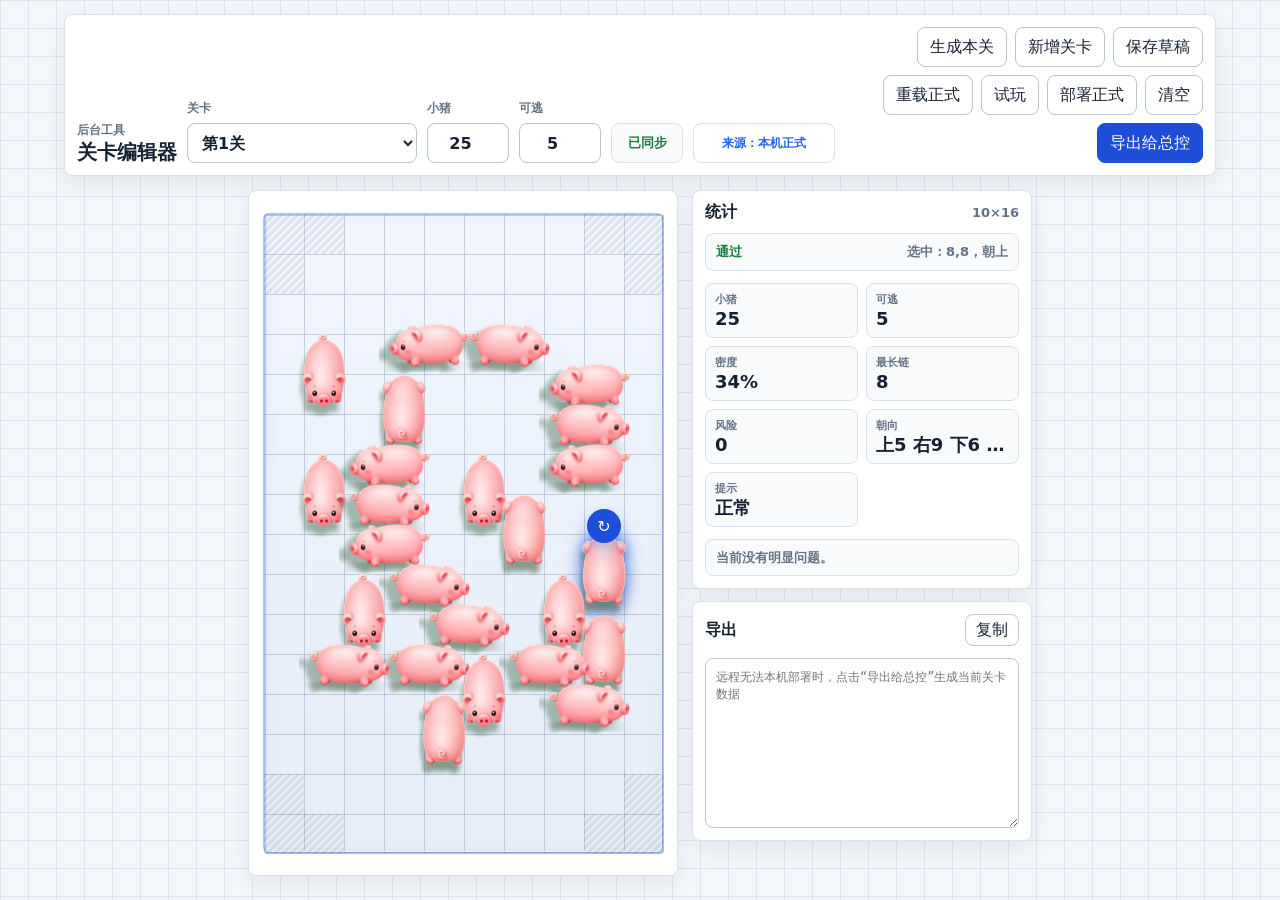
==== commit da4ce994: "Update game visuals audio and levels" ====
--- a/level-editor.html
+++ b/level-editor.html
@@ -5,7 +5,7 @@
     <meta name="viewport" content="width=device-width, initial-scale=1.0" />
     <title>小猪快跑 - 关卡编辑器</title>
     <link rel="stylesheet" href="./styles.css?v=score-pop-1" />
-    <link rel="stylesheet" href="./level-editor.css?v=board-10x16-1" />
+    <link rel="stylesheet" href="./level-editor.css?v=generation-open-target-1" />
   </head>
   <body class="level-editor-page">
     <main class="editor-shell">
@@ -21,8 +21,13 @@
         </label>
 
         <label class="editor-field editor-count-field">
-          <span>数量</span>
+          <span>小猪</span>
           <input id="editorGenerateCount" type="number" min="1" max="78" step="1" value="30" inputmode="numeric" aria-label="生成小猪数量" />
+        </label>
+
+        <label class="editor-field editor-open-field">
+          <span>可逃</span>
+          <input id="editorGenerateOpenCount" type="number" min="0" max="78" step="1" value="3" inputmode="numeric" aria-label="生成初始可逃数量" />
         </label>
 
         <div class="editor-status" id="editorLevelStatus">未保存</div>
@@ -32,7 +37,7 @@
           <button class="editor-button" id="editorGenerateCurrent" type="button">生成本关</button>
           <button class="editor-button" id="editorNewLevel" type="button">新增关卡</button>
           <button class="editor-button" id="editorSaveDraft" type="button">保存草稿</button>
-          <button class="editor-button" id="editorReloadOfficial" type="button">重置空白</button>
+          <button class="editor-button" id="editorReloadOfficial" type="button">重载正式</button>
           <button class="editor-button" id="editorPlaytest" type="button">试玩</button>
           <button class="editor-button" id="editorDeployOfficial" type="button">部署正式</button>
           <button class="editor-button" id="editorClearLevel" type="button">清空</button>
@@ -51,7 +56,7 @@
           <section class="editor-card">
             <div class="editor-card-head">
               <h2>统计</h2>
-              <span id="editorPigCount">小猪 0</span>
+              <span id="editorBoardSize">10×16</span>
             </div>
             <div class="editor-status-line">
               <strong id="editorValidationState">待检查</strong>
@@ -72,8 +77,8 @@
       </section>
     </main>
 
-    <script src="./board-core.js?v=board-core-2"></script>
-    <script src="./levels.js?v=levels-split-2"></script>
-    <script src="./level-editor.js?v=board-10x16-1"></script>
+    <script src="./board-core.js?v=first-blocker-deadlock-1"></script>
+    <script src="./levels.js?v=levels-50-10x16-1"></script>
+    <script src="./level-editor.js?v=first-blocker-deadlock-1"></script>
   </body>
 </html>
--- a/styles.css
+++ b/styles.css
@@ -24,10 +24,11 @@
   --pig-down-sprite: url("./assets/optimized/pig-down-shadow-2oclock.png");
   --pig-right-sprite: url("./assets/optimized/pig-right-shadow-2oclock.png");
   --pig-left-sprite: url("./assets/optimized/pig-left-shadow-2oclock.png");
-  --pig-black-up-sprite: url("./assets/optimized/pig-black-up-shadow-2oclock.png");
-  --pig-black-down-sprite: url("./assets/optimized/pig-black-down-shadow-2oclock.png");
-  --pig-black-right-sprite: url("./assets/optimized/pig-black-right-shadow-2oclock.png");
-  --pig-black-left-sprite: url("./assets/optimized/pig-black-left-shadow-2oclock.png");
+  --pig-black-up-sprite: url("./assets/optimized/pig-black-up-shadow-2oclock-v3.png");
+  --pig-black-down-sprite: url("./assets/optimized/pig-black-down-shadow-2oclock-v3.png");
+  --pig-black-right-sprite: url("./assets/optimized/pig-black-right-shadow-2oclock-v3.png");
+  --pig-black-left-sprite: url("./assets/optimized/pig-black-left-shadow-2oclock-v3.png");
+  --game-bg-v2: url("./assets/optimized/game-bg-farm-v2-mobile-q78.jpg");
   --button-cream: #fff4a6;
   --button-yellow: #f6bf43;
   --button-green: #76c94b;
@@ -61,27 +62,12 @@
 
 /* 全局田园背景 */
 body {
-  background:
-    linear-gradient(rgba(76, 158, 68, 0.58), rgba(76, 158, 68, 0.58)),
-    var(--grass-texture),
-    radial-gradient(ellipse at 18% 10%, rgba(176, 221, 104, 0.34), transparent 42%),
-    radial-gradient(ellipse at 82% 86%, rgba(54, 123, 55, 0.18), transparent 46%),
-    linear-gradient(145deg, #6ec15b, #89cf67 44%, #61b956 100%);
-  background-size:
-    100% 100%,
-    180px 180px,
-    100% 100%,
-    100% 100%,
-    100% 100%;
-  background-blend-mode: color, multiply, normal, normal, normal;
+  background: #6ab54e;
 }
 
 body::before,
 body::after {
-  position: fixed;
-  content: "";
-  z-index: 0;
-  pointer-events: none;
+  display: none;
 }
 
 body::before {
@@ -114,6 +100,15 @@
   margin: 0 auto;
   padding: max(12px, env(safe-area-inset-top)) var(--shell-pad-x) max(14px, env(safe-area-inset-bottom));
   overflow: hidden;
+}
+
+.game-shell::before {
+  position: absolute;
+  inset: 0;
+  z-index: 0;
+  content: "";
+  pointer-events: none;
+  background: var(--game-bg-v2) center / 100% 100% no-repeat;
 }
 
 /* 开始页面 */
@@ -660,9 +655,11 @@
   place-items: center;
   min-height: 0;
   padding: 6px 0 2px;
+  transform: translateY(-20px);
 }
 
 .pasture-shadow {
+  display: none;
   position: absolute;
   width: calc(var(--board-cols) * var(--cell) + 18px);
   height: calc(var(--board-rows) * var(--cell) + 18px);
@@ -695,6 +692,7 @@
 .pasture::before,
 .pasture::after {
   position: absolute;
+  display: none;
   content: "";
   pointer-events: none;
 }
@@ -1241,6 +1239,163 @@
   animation: run-bob 150ms ease-in-out infinite;
 }
 
+.pig.is-side-dashing {
+  z-index: 96;
+  --side-turn-tilt: 7deg;
+  --side-turn-tilt-mid: 3deg;
+  --side-turn-recoil-x: 0px;
+  --side-turn-recoil-y: 0px;
+  --side-turn-snap-x: 0px;
+  --side-turn-snap-y: 0px;
+  --side-turn-origin: 50% 50%;
+}
+
+.pig.is-side-dash-up {
+  --side-turn-tilt: -7deg;
+  --side-turn-tilt-mid: -3deg;
+  --side-turn-recoil-y: calc(var(--cell) * 0.09);
+  --side-turn-snap-y: calc(var(--cell) * -0.06);
+  --side-turn-origin: 50% 72%;
+}
+
+.pig.is-side-dash-down {
+  --side-turn-tilt: 7deg;
+  --side-turn-tilt-mid: 3deg;
+  --side-turn-recoil-y: calc(var(--cell) * -0.09);
+  --side-turn-snap-y: calc(var(--cell) * 0.06);
+  --side-turn-origin: 50% 28%;
+}
+
+.pig.is-side-dash-right {
+  --side-turn-tilt: 8deg;
+  --side-turn-tilt-mid: 3deg;
+  --side-turn-recoil-x: calc(var(--cell) * -0.09);
+  --side-turn-snap-x: calc(var(--cell) * 0.06);
+  --side-turn-origin: 24% 54%;
+}
+
+.pig.is-side-dash-left {
+  --side-turn-tilt: -8deg;
+  --side-turn-tilt-mid: -3deg;
+  --side-turn-recoil-x: calc(var(--cell) * 0.09);
+  --side-turn-snap-x: calc(var(--cell) * -0.06);
+  --side-turn-origin: 76% 54%;
+}
+
+.pig.is-side-dashing .pig-shape {
+  transform-origin: var(--side-turn-origin);
+}
+
+.pig.is-side-dashing.is-side-turning .pig-shape {
+  animation: side-dash-turn var(--side-turn-ms, 960ms) cubic-bezier(0.16, 0.82, 0.2, 1.08) both;
+}
+
+.pig.is-side-dashing.is-running .pig-shape {
+  animation:
+    side-dash-burst 340ms cubic-bezier(0.2, 0.86, 0.22, 1.06) both,
+    run-bob 104ms ease-in-out 260ms infinite;
+}
+
+.pig.is-side-dashing::after {
+  position: absolute;
+  left: 50%;
+  bottom: 7%;
+  width: 74%;
+  height: 18%;
+  content: "";
+  border-radius: 50%;
+  background:
+    radial-gradient(ellipse, rgba(236, 208, 155, 0.46) 0 34%, rgba(236, 208, 155, 0.15) 52%, transparent 72%);
+  opacity: 0;
+  transform: translate(-54%, 58%) scale(0.52);
+  pointer-events: none;
+  z-index: -1;
+}
+
+.pig.is-side-dashing.is-running::after {
+  animation: side-dash-dust 520ms ease-out both;
+}
+
+.pig.is-lead-charging {
+  z-index: 98;
+  --charge-tilt: -4deg;
+  --charge-tilt-mid: -2deg;
+  --charge-tilt-follow: -1.5deg;
+  --charge-recoil-x: 0px;
+  --charge-recoil-y: calc(var(--cell) * 0.09);
+  --charge-follow-x: 0px;
+  --charge-follow-y: calc(var(--cell) * 0.04);
+  --charge-snap-x: 0px;
+  --charge-snap-y: calc(var(--cell) * -0.04);
+  --charge-origin: 50% 72%;
+}
+
+.pig[aria-label="小猪朝下"].is-lead-charging {
+  --charge-tilt: 4deg;
+  --charge-tilt-mid: 2deg;
+  --charge-tilt-follow: 1.5deg;
+  --charge-recoil-y: calc(var(--cell) * -0.09);
+  --charge-follow-y: calc(var(--cell) * -0.04);
+  --charge-snap-y: calc(var(--cell) * 0.04);
+  --charge-origin: 50% 28%;
+}
+
+.pig[aria-label="小猪朝右"].is-lead-charging {
+  --charge-tilt: 3deg;
+  --charge-tilt-mid: 1.5deg;
+  --charge-tilt-follow: 1deg;
+  --charge-recoil-x: calc(var(--cell) * -0.09);
+  --charge-recoil-y: 0px;
+  --charge-follow-x: calc(var(--cell) * -0.04);
+  --charge-follow-y: 0px;
+  --charge-snap-x: calc(var(--cell) * 0.04);
+  --charge-snap-y: 0px;
+  --charge-origin: 24% 54%;
+}
+
+.pig[aria-label="小猪朝左"].is-lead-charging {
+  --charge-tilt: -3deg;
+  --charge-tilt-mid: -1.5deg;
+  --charge-tilt-follow: -1deg;
+  --charge-recoil-x: calc(var(--cell) * 0.09);
+  --charge-recoil-y: 0px;
+  --charge-follow-x: calc(var(--cell) * 0.04);
+  --charge-follow-y: 0px;
+  --charge-snap-x: calc(var(--cell) * -0.04);
+  --charge-snap-y: 0px;
+  --charge-origin: 76% 54%;
+}
+
+.pig.is-lead-charging .pig-shape {
+  transform-origin: var(--charge-origin);
+  animation:
+    lead-charge-follow 520ms cubic-bezier(0.2, 0.9, 0.24, 1.1) var(--charge-delay, 0ms) both,
+    run-bob 112ms ease-in-out calc(var(--charge-delay, 0ms) + 660ms) infinite;
+}
+
+.pig.is-lead-charging.is-charge-leader .pig-shape {
+  animation:
+    lead-charge-lift 780ms cubic-bezier(0.16, 0.88, 0.24, 1.14) var(--charge-delay, 0ms) both,
+    run-bob 108ms ease-in-out calc(var(--charge-delay, 0ms) + 760ms) infinite;
+}
+
+.pig.is-lead-charging::after {
+  position: absolute;
+  left: 50%;
+  bottom: 6%;
+  width: 92%;
+  height: 22%;
+  content: "";
+  border-radius: 50%;
+  background:
+    radial-gradient(ellipse, rgba(236, 208, 155, 0.56) 0 35%, rgba(236, 208, 155, 0.18) 50%, transparent 72%);
+  opacity: 0;
+  transform: translate(-54%, 55%) scale(0.45);
+  animation: lead-charge-dust 860ms ease-out var(--charge-delay, 0ms) both;
+  pointer-events: none;
+  z-index: -1;
+}
+
 .pig.is-boosted .pig-shape {
   filter:
     saturate(2.1)
@@ -1417,6 +1572,248 @@
   }
 }
 
+@keyframes side-dash-turn {
+  0% {
+    transform:
+      rotate(var(--sprite-rot, 0deg))
+      scaleX(var(--sprite-scale-x, 1))
+      translate(0, 0)
+      scale(1);
+  }
+
+  8% {
+    transform:
+      rotate(calc(var(--sprite-rot, 0deg) - 4deg))
+      scaleX(var(--sprite-scale-x, 1))
+      translate(calc(var(--cell) * -0.015), 0)
+      scale(1.03, 0.98);
+  }
+
+  16% {
+    transform:
+      rotate(calc(var(--sprite-rot, 0deg) + 5deg))
+      scaleX(var(--sprite-scale-x, 1))
+      translate(calc(var(--cell) * 0.018), 0)
+      scale(1.04, 0.97);
+  }
+
+  24% {
+    transform:
+      rotate(calc(var(--sprite-rot, 0deg) - 4.5deg))
+      scaleX(var(--sprite-scale-x, 1))
+      translate(calc(var(--cell) * -0.014), 0)
+      scale(1.04, 0.97);
+  }
+
+  32% {
+    transform:
+      rotate(calc(var(--sprite-rot, 0deg) + 3.5deg))
+      scaleX(var(--sprite-scale-x, 1))
+      translate(calc(var(--cell) * 0.012), 0)
+      scale(1.03, 0.98);
+  }
+
+  42% {
+    transform:
+      rotate(calc(var(--sprite-rot, 0deg) - 2.5deg))
+      scaleX(var(--sprite-scale-x, 1))
+      translate(calc(var(--cell) * -0.008), 0)
+      scale(1.02, 0.99);
+  }
+
+  56% {
+    transform:
+      rotate(calc(var(--sprite-rot, 0deg) + 2deg))
+      scaleX(var(--sprite-scale-x, 1))
+      translate(calc(var(--cell) * 0.006), 0)
+      scale(1.02, 0.99);
+  }
+
+  66% {
+    transform:
+      rotate(var(--sprite-rot, 0deg))
+      scaleX(var(--sprite-scale-x, 1))
+      translate(0, 0)
+      scale(1);
+  }
+
+  76% {
+    transform:
+      rotate(calc(var(--sprite-rot, 0deg) + var(--side-turn-tilt)))
+      scaleX(var(--sprite-scale-x, 1))
+      translate(var(--side-turn-recoil-x), var(--side-turn-recoil-y))
+      scale(1.08, 0.9);
+  }
+
+  86% {
+    transform:
+      rotate(calc(var(--sprite-rot, 0deg) + var(--side-turn-tilt)))
+      scaleX(var(--sprite-scale-x, 1))
+      translate(var(--side-turn-recoil-x), var(--side-turn-recoil-y))
+      scale(1.1, 0.88);
+  }
+
+  94% {
+    transform:
+      rotate(calc(var(--sprite-rot, 0deg) + var(--side-turn-tilt-mid)))
+      scaleX(var(--sprite-scale-x, 1))
+      translate(var(--side-turn-snap-x), var(--side-turn-snap-y))
+      scale(1.06, 1.04);
+  }
+
+  100% {
+    transform:
+      rotate(var(--sprite-rot, 0deg))
+      scaleX(var(--sprite-scale-x, 1))
+      translate(0, 0)
+      scale(1);
+  }
+}
+
+@keyframes side-dash-burst {
+  0% {
+    transform:
+      rotate(var(--sprite-rot, 0deg))
+      scaleX(var(--sprite-scale-x, 1))
+      translate(var(--side-turn-snap-x), var(--side-turn-snap-y))
+      scale(1.12, 0.86);
+  }
+
+  42% {
+    transform:
+      rotate(var(--sprite-rot, 0deg))
+      scaleX(var(--sprite-scale-x, 1))
+      translate(0, 0)
+      scale(0.94, 1.1);
+  }
+
+  72% {
+    transform:
+      rotate(var(--sprite-rot, 0deg))
+      scaleX(var(--sprite-scale-x, 1))
+      translate(0, 0)
+      scale(1.03, 0.98);
+  }
+
+  100% {
+    transform:
+      rotate(var(--sprite-rot, 0deg))
+      scaleX(var(--sprite-scale-x, 1))
+      translate(0, 0)
+      scale(1);
+  }
+}
+
+@keyframes side-dash-dust {
+  0% {
+    opacity: 0;
+    transform: translate(-54%, 58%) scale(0.52);
+  }
+
+  36% {
+    opacity: 0.46;
+    transform: translate(-60%, 60%) scale(0.88);
+  }
+
+  100% {
+    opacity: 0;
+    transform: translate(-72%, 60%) scale(1.28);
+  }
+}
+
+@keyframes lead-charge-lift {
+  0% {
+    transform:
+      rotate(var(--sprite-rot, 0deg))
+      scaleX(var(--sprite-scale-x, 1))
+      translate(0, 0)
+      scale(1);
+  }
+
+  16% {
+    transform:
+      rotate(var(--sprite-rot, 0deg))
+      scaleX(var(--sprite-scale-x, 1))
+      translate(var(--charge-recoil-x), var(--charge-recoil-y))
+      scale(1.08, 0.88);
+  }
+
+  48% {
+    transform:
+      rotate(calc(var(--sprite-rot, 0deg) + var(--charge-tilt)))
+      scaleX(var(--sprite-scale-x, 1))
+      translate(var(--charge-recoil-x), var(--charge-recoil-y))
+      scale(1.12, 0.86);
+  }
+
+  66% {
+    transform:
+      rotate(calc(var(--sprite-rot, 0deg) + var(--charge-tilt)))
+      scaleX(var(--sprite-scale-x, 1))
+      translate(var(--charge-recoil-x), var(--charge-recoil-y))
+      scale(1.1, 0.87);
+  }
+
+  84% {
+    transform:
+      rotate(calc(var(--sprite-rot, 0deg) + var(--charge-tilt-mid)))
+      scaleX(var(--sprite-scale-x, 1))
+      translate(var(--charge-snap-x), var(--charge-snap-y))
+      scale(1.05, 1.03);
+  }
+
+  100% {
+    transform:
+      rotate(var(--sprite-rot, 0deg))
+      scaleX(var(--sprite-scale-x, 1))
+      translate(0, 0)
+      scale(1);
+  }
+}
+
+@keyframes lead-charge-follow {
+  0% {
+    transform:
+      rotate(var(--sprite-rot, 0deg))
+      scaleX(var(--sprite-scale-x, 1))
+      translate(0, 0)
+      scale(1);
+  }
+
+  58% {
+    transform:
+      rotate(calc(var(--sprite-rot, 0deg) + var(--charge-tilt-follow)))
+      scaleX(var(--sprite-scale-x, 1))
+      translate(var(--charge-follow-x), var(--charge-follow-y))
+      scale(1.04, 0.93);
+  }
+
+  100% {
+    transform:
+      rotate(var(--sprite-rot, 0deg))
+      scaleX(var(--sprite-scale-x, 1))
+      translate(0, 0)
+      scale(1);
+  }
+}
+
+@keyframes lead-charge-dust {
+  0% {
+    opacity: 0;
+    transform: translate(-54%, 55%) scale(0.45);
+  }
+
+  58% {
+    opacity: 0.55;
+    transform: translate(-62%, 58%) scale(0.88);
+  }
+
+  100% {
+    opacity: 0;
+    transform: translate(-74%, 58%) scale(1.45);
+  }
+}
+
 @keyframes stimulant-color-charge {
   0% {
     filter:
@@ -1861,7 +2258,9 @@
 }
 
 .tool-flip,
-.tool-stimulant {
+.tool-stimulant,
+.tool-side-dash,
+.tool-lead-charge {
   display: grid;
   place-items: center;
   width: 32px;
@@ -1893,6 +2292,32 @@
   font-size: 21px;
   line-height: 1;
   text-shadow: 0 2px 0 rgba(124, 62, 11, 0.28);
+}
+
+.tool-side-dash {
+  color: #fffbe5;
+  background:
+    radial-gradient(circle at 36% 25%, rgba(255, 255, 255, 0.68) 0 12%, transparent 13%),
+    linear-gradient(180deg, #9bdcff, #5d82eb);
+  box-shadow:
+    inset 0 2px 0 rgba(255, 255, 255, 0.34),
+    0 3px 0 rgba(40, 70, 156, 0.22);
+  font-size: 20px;
+  line-height: 1;
+  text-shadow: 0 2px 0 rgba(35, 62, 138, 0.28);
+}
+
+.tool-lead-charge {
+  color: #fff8d8;
+  background:
+    radial-gradient(circle at 36% 25%, rgba(255, 255, 255, 0.68) 0 12%, transparent 13%),
+    linear-gradient(180deg, #ffb85c, #e45133);
+  box-shadow:
+    inset 0 2px 0 rgba(255, 255, 255, 0.34),
+    0 3px 0 rgba(143, 52, 31, 0.22);
+  font-size: 18px;
+  line-height: 1;
+  text-shadow: 0 2px 0 rgba(117, 45, 28, 0.28);
 }
 
 .tool-card:disabled {
--- a/level-editor.css
+++ b/level-editor.css
@@ -56,7 +56,7 @@
 
 .editor-topbar {
   display: grid;
-  grid-template-columns: auto minmax(150px, 230px) minmax(64px, 82px) auto auto minmax(0, 1fr);
+  grid-template-columns: auto minmax(150px, 230px) minmax(64px, 82px) minmax(64px, 82px) auto auto minmax(0, 1fr);
   gap: 10px;
   align-items: end;
   padding: 12px;
@@ -473,11 +473,11 @@
 
 .editor-drag-target {
   position: absolute;
-  left: calc(var(--x) * var(--cell));
-  top: calc(var(--y) * var(--cell));
+  left: calc(var(--target-x) * var(--cell));
+  top: calc(var(--target-y) * var(--cell));
   z-index: 205;
-  width: var(--cell);
-  height: var(--cell);
+  width: calc(var(--target-cols) * var(--cell));
+  height: calc(var(--target-rows) * var(--cell));
   border: 3px solid rgba(37, 99, 235, 0.95);
   border-radius: 7px;
   background: rgba(37, 99, 235, 0.18);
@@ -574,7 +574,7 @@
   }
 
   .editor-topbar {
-    grid-template-columns: minmax(0, 1fr) auto;
+    grid-template-columns: minmax(0, 1fr) 72px 72px;
     gap: 8px;
     padding: 10px;
   }
@@ -592,9 +592,20 @@
     grid-column: 2 / 3;
   }
 
+  .editor-open-field {
+    grid-column: 3 / 4;
+  }
+
   .editor-status {
     grid-column: 1 / 2;
     justify-self: start;
+  }
+
+  .editor-source {
+    grid-column: 2 / -1;
+    justify-self: end;
+    min-width: 0;
+    max-width: 100%;
   }
 
   .editor-main {
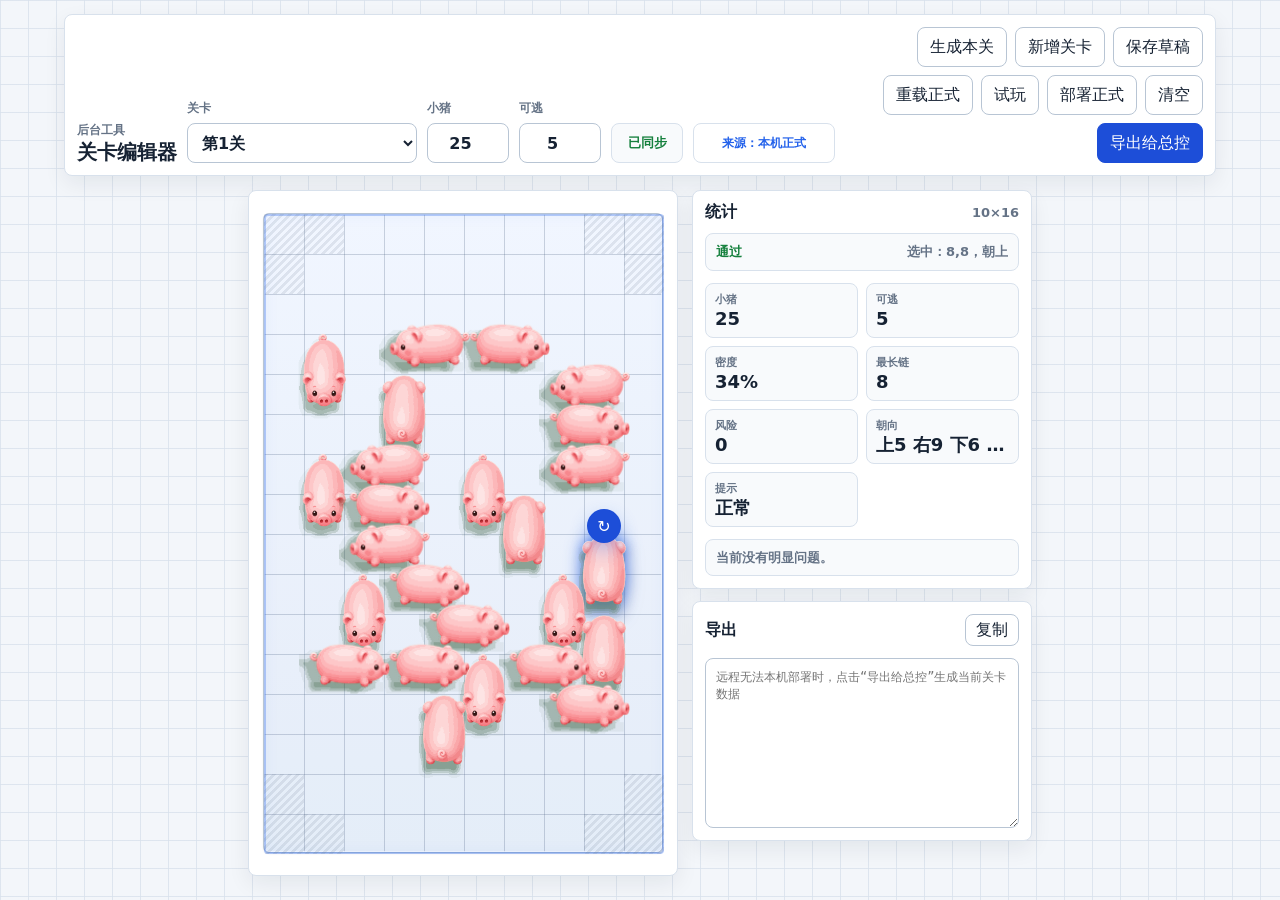
==== commit 35da1cd3: "Tighten three-star thresholds" ====
--- a/level-editor.html
+++ b/level-editor.html
@@ -78,7 +78,7 @@
     </main>
 
     <script src="./board-core.js?v=first-blocker-deadlock-1"></script>
-    <script src="./levels.js?v=levels-50-10x16-1"></script>
+    <script src="./levels.js?v=stars-tight-50-v1"></script>
     <script src="./level-editor.js?v=first-blocker-deadlock-1"></script>
   </body>
 </html>
--- a/styles.css
+++ b/styles.css
@@ -1184,7 +1184,7 @@
   --sprite-scale-x: 1;
 }
 
-.pig:not(.path-runner):not(.is-dropping):not(.is-running):not(.is-crashing):not(.is-stunned):not(.is-leaving) .pig-shape {
+.pig.is-idle-animated:not(.path-runner):not(.is-dropping):not(.is-running):not(.is-crashing):not(.is-stunned):not(.is-leaving) .pig-shape {
   animation: animal-breathe 1.8s ease-in-out var(--breath-delay, 0s) infinite;
 }
 
